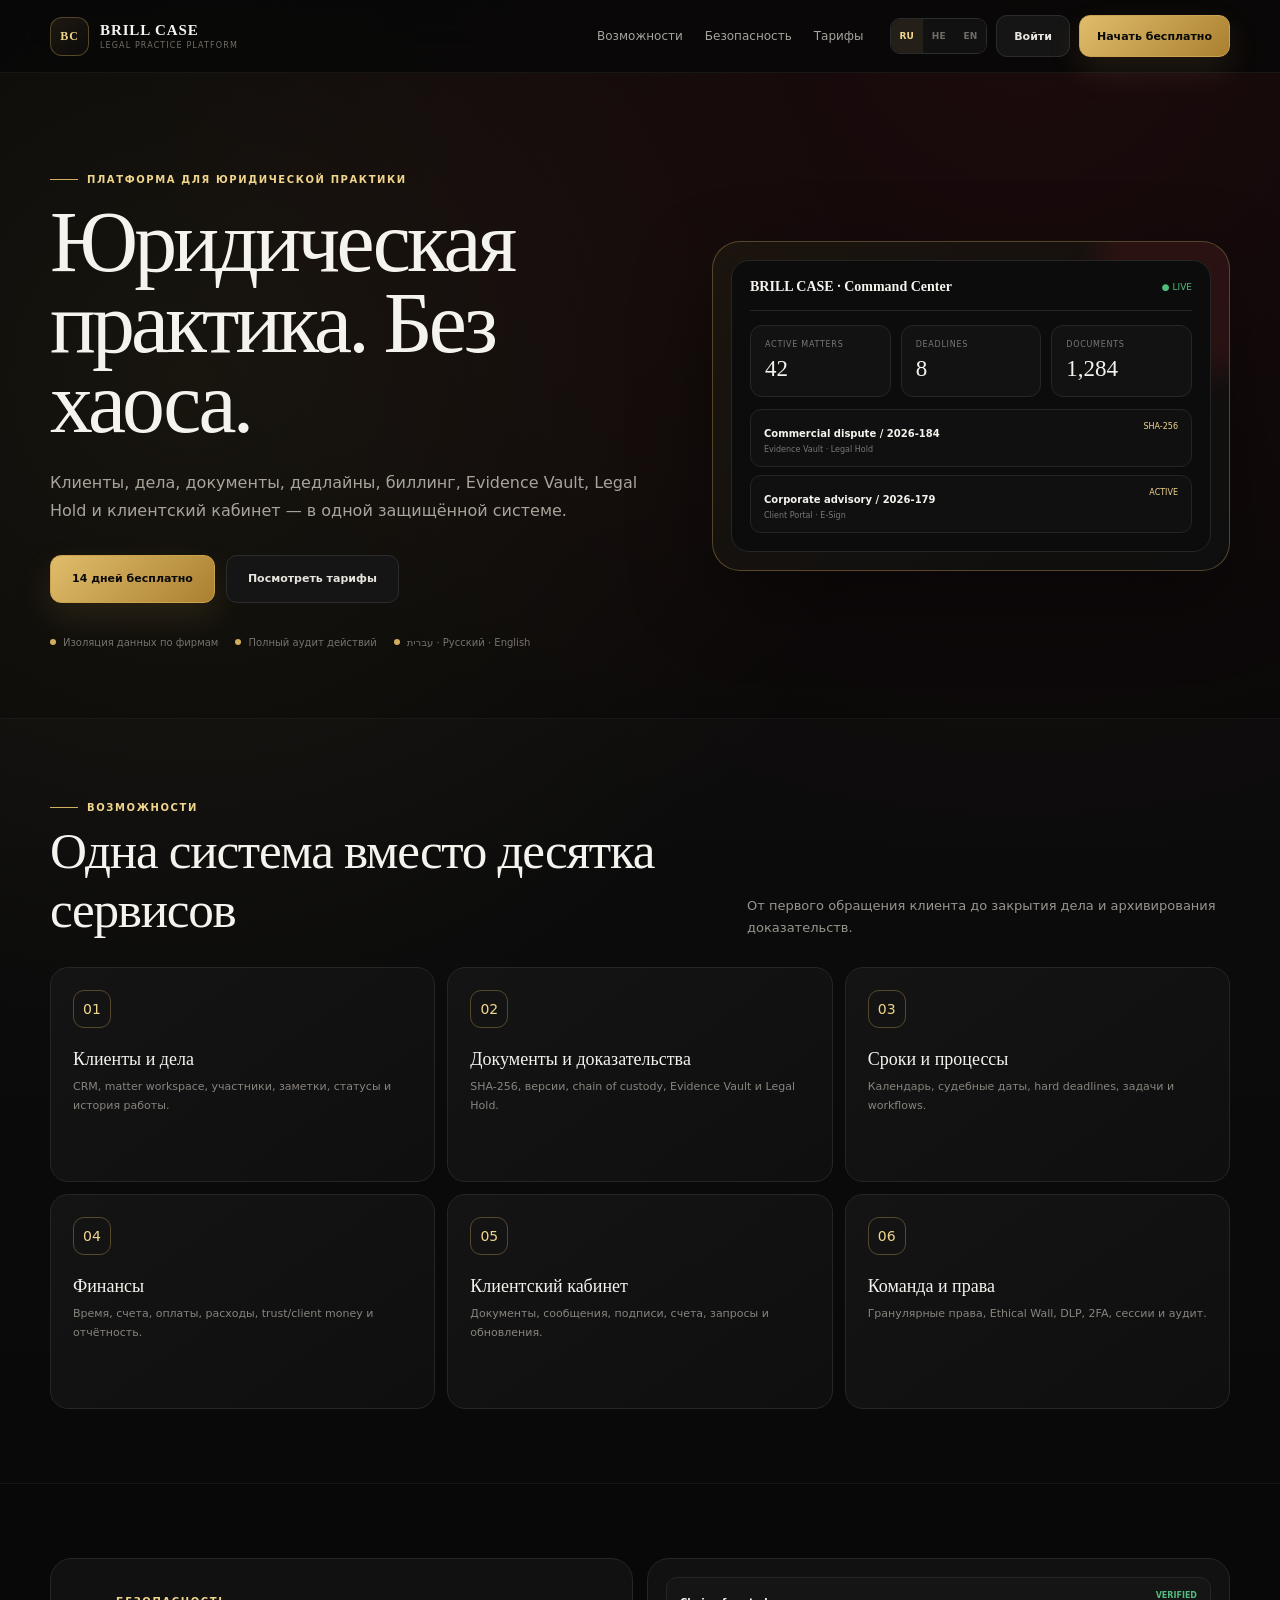
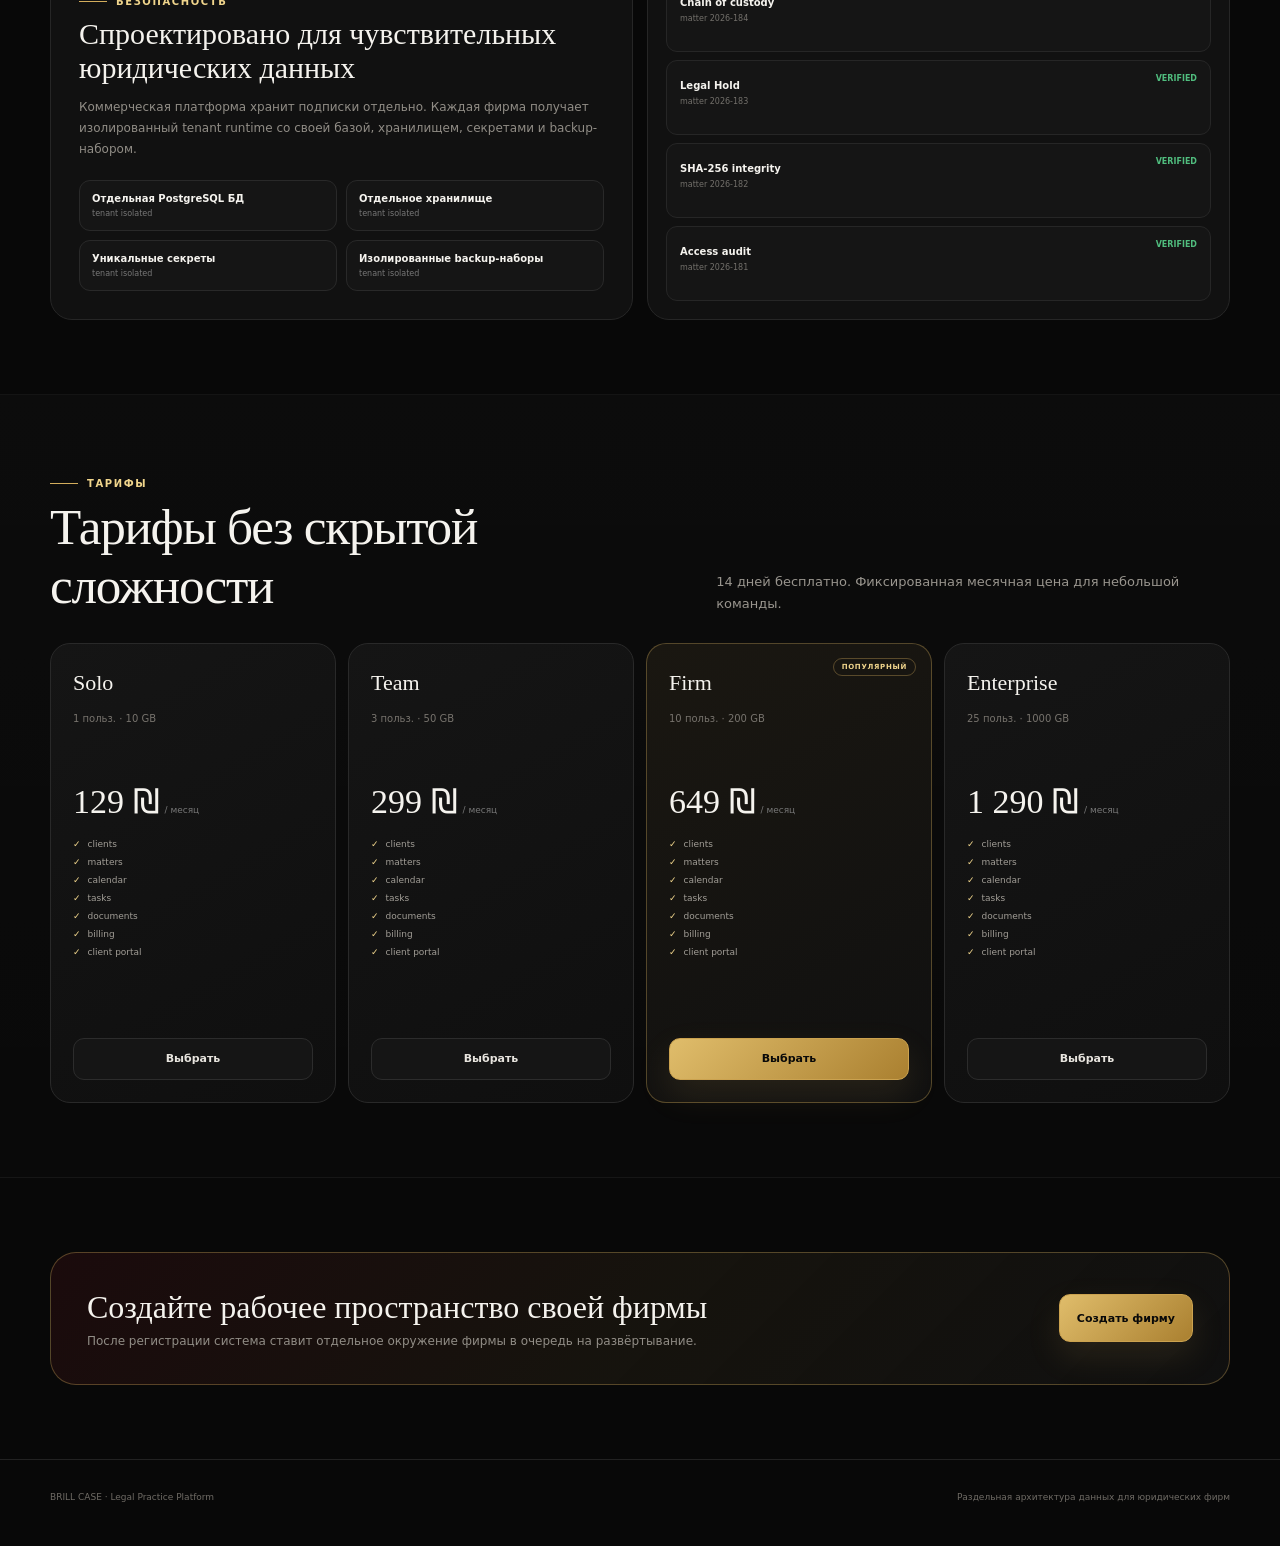
==== index.html @ d0a577e8 "feat: publish BRILL CASE interactive demo" ====
<!doctype html>
<html lang="ru">
<head>
  <meta charset="utf-8">
  <meta name="viewport" content="width=device-width,initial-scale=1,viewport-fit=cover">
  <meta name="theme-color" content="#090909">
  <meta name="description" content="BRILL CASE — secure legal practice management for modern law firms.">
  <title>BRILL CASE</title>
  <link rel="stylesheet" href="./styles.css">
  <script src="./demo-shim.js"></script>
  <script src="./app.js" defer></script>
</head>
<body>
  <div id="app">
    <div class="boot">
      <div class="brand-seal">BC</div>
      <strong>BRILL CASE</strong>
      <span>Legal Practice Platform</span>
    </div>
  </div>
</body>
</html>
---- styles.css ----
:root{
  --bg:#080808;
  --bg2:#101010;
  --panel:#141414;
  --panel2:#191919;
  --line:#2c2c2c;
  --line-gold:rgba(211,173,92,.34);
  --text:#f5f3ee;
  --muted:#99958e;
  --gold:#d3ad5c;
  --gold2:#f0d58c;
  --red:#b21f2d;
  --red2:#e14652;
  --green:#50bd7e;
  --shadow:0 28px 80px rgba(0,0,0,.38);
  --radius:22px;
}
*{box-sizing:border-box}
html{scroll-behavior:smooth}
body{margin:0;min-height:100vh;background:
  radial-gradient(circle at 80% 0,rgba(178,31,45,.12),transparent 27%),
  radial-gradient(circle at 15% 12%,rgba(211,173,92,.08),transparent 23%),
  var(--bg);color:var(--text);font-family:Inter,ui-sans-serif,system-ui,-apple-system,BlinkMacSystemFont,"Segoe UI",sans-serif}
body.rtl{direction:rtl}
button,input,select{font:inherit}
button,a{touch-action:manipulation}
a{color:inherit;text-decoration:none}
.boot{min-height:100vh;display:grid;place-items:center;align-content:center;gap:12px}
.brand-seal{width:64px;height:64px;border:1px solid var(--line-gold);border-radius:18px;display:grid;place-items:center;color:var(--gold2);font-family:Georgia,serif;font-size:20px;letter-spacing:.08em;background:linear-gradient(145deg,#1d1811,#0d0d0d)}
.boot strong{font-family:Georgia,serif;font-size:22px;letter-spacing:.08em}.boot span{color:var(--muted);font-size:12px}
.shell{min-height:100vh}.container{width:min(1180px,calc(100% - 36px));margin:0 auto}
.topbar{position:sticky;top:0;z-index:50;border-bottom:1px solid rgba(255,255,255,.06);background:rgba(8,8,8,.86);backdrop-filter:blur(18px)}
.topbar-in{height:72px;display:flex;align-items:center;gap:26px}
.brand{display:flex;align-items:center;gap:11px;min-width:max-content}
.brand-mark{width:39px;height:39px;border-radius:12px;border:1px solid var(--line-gold);display:grid;place-items:center;color:var(--gold2);font-family:Georgia,serif;font-size:12px;font-weight:700;letter-spacing:.08em;background:linear-gradient(145deg,#1e1810,#0b0b0b)}
.brand-copy strong{display:block;font-family:Georgia,serif;font-size:15px;letter-spacing:.06em}.brand-copy span{display:block;color:#746f67;font-size:8px;letter-spacing:.14em;text-transform:uppercase;margin-top:2px}
.nav{display:flex;gap:22px;margin-left:auto}.rtl .nav{margin-left:0;margin-right:auto}
.nav a{color:#a7a39d;font-size:12px}.nav a:hover{color:#fff}
.top-actions{display:flex;align-items:center;gap:9px}
.lang{display:flex;border:1px solid var(--line);border-radius:10px;overflow:hidden}.lang button{height:34px;padding:0 9px;border:0;background:#111;color:#716d66;cursor:pointer;font-size:9px;font-weight:900}.lang button.active{background:#242019;color:var(--gold2)}
.btn{height:42px;padding:0 17px;border-radius:11px;border:1px solid var(--line);background:#151515;color:#e7e4de;font-weight:800;font-size:11px;cursor:pointer;display:inline-flex;align-items:center;justify-content:center;gap:8px}
.btn:hover{border-color:#494949}.btn.primary{border-color:#cba24f;background:linear-gradient(135deg,#e0bd6b,#aa8030);color:#090909;box-shadow:0 14px 34px rgba(211,173,92,.12)}
.btn.red{border-color:#8f2731;background:linear-gradient(135deg,#b22230,#711922);color:#fff}
.hero{padding:92px 0 70px}.hero-grid{display:grid;grid-template-columns:1.08fr .92fr;gap:54px;align-items:center}
.kicker{display:inline-flex;align-items:center;gap:9px;color:var(--gold2);font-size:10px;font-weight:900;letter-spacing:.16em;text-transform:uppercase}.kicker:before{content:"";width:28px;height:1px;background:var(--gold)}
.hero h1{font-family:Georgia,serif;font-size:clamp(46px,6.7vw,86px);line-height:.94;letter-spacing:-.045em;margin:18px 0 24px;max-width:760px;font-weight:500}.hero h1 em{font-style:normal;color:var(--gold2)}
.hero p{max-width:690px;color:#a9a49b;font-size:16px;line-height:1.75;margin:0}.hero-actions{display:flex;gap:11px;margin-top:30px;flex-wrap:wrap}.hero-actions .btn{height:48px;padding:0 21px}
.trust-line{display:flex;flex-wrap:wrap;gap:17px;margin-top:34px;color:#77736d;font-size:10px}.trust-line span{display:flex;align-items:center;gap:7px}.trust-line i{width:6px;height:6px;border-radius:50%;background:var(--gold)}
.hero-card{position:relative;border:1px solid var(--line-gold);border-radius:28px;padding:18px;background:linear-gradient(145deg,rgba(30,24,16,.75),rgba(15,15,15,.96));box-shadow:var(--shadow);overflow:hidden}.hero-card:before{content:"";position:absolute;inset:-80px -80px auto auto;width:210px;height:210px;border-radius:50%;background:rgba(178,31,45,.14);filter:blur(15px)}
.mini-window{position:relative;background:#0c0c0c;border:1px solid #262626;border-radius:18px;padding:18px}.window-top{display:flex;justify-content:space-between;align-items:center;padding-bottom:15px;border-bottom:1px solid #242424}.window-top strong{font-family:Georgia,serif;font-size:14px}.live{color:var(--green);font-size:9px}.stats{display:grid;grid-template-columns:repeat(3,1fr);gap:10px;margin-top:14px}.stat{padding:14px;border:1px solid #262626;border-radius:12px;background:#121212}.stat span{display:block;color:#777;font-size:8px;text-transform:uppercase;letter-spacing:.09em}.stat b{display:block;font-family:Georgia,serif;font-size:23px;margin-top:7px;font-weight:500}
.case-list{display:grid;gap:8px;margin-top:12px}.case-row{display:grid;grid-template-columns:1fr auto;gap:12px;padding:12px 13px;border:1px solid #242424;border-radius:11px;background:#101010}.case-row strong{font-size:10px}.case-row span{display:block;color:#777;font-size:8px;margin-top:4px}.case-row small{color:var(--gold2);font-size:8px}
.section{padding:74px 0}.section.alt{background:linear-gradient(180deg,rgba(255,255,255,.015),rgba(255,255,255,.005));border-top:1px solid rgba(255,255,255,.045);border-bottom:1px solid rgba(255,255,255,.045)}
.section-head{display:flex;justify-content:space-between;gap:28px;align-items:flex-end;margin-bottom:28px}.section-head h2{font-family:Georgia,serif;font-size:clamp(30px,4vw,52px);font-weight:500;margin:8px 0 0;letter-spacing:-.025em}.section-head p{max-width:520px;color:var(--muted);font-size:13px;line-height:1.7;margin:0}
.feature-grid{display:grid;grid-template-columns:repeat(3,1fr);gap:12px}.feature{min-height:215px;padding:22px;border:1px solid #262626;border-radius:18px;background:linear-gradient(145deg,#141414,#0f0f0f)}.feature .icon{width:38px;height:38px;border:1px solid var(--line-gold);border-radius:11px;display:grid;place-items:center;color:var(--gold2);font-size:14px}.feature h3{font-family:Georgia,serif;font-size:18px;font-weight:500;margin:21px 0 8px}.feature p{color:#88847e;font-size:11px;line-height:1.7;margin:0}
.security-panel{display:grid;grid-template-columns:1fr 1fr;gap:14px}.security-main,.security-side{border:1px solid #262626;border-radius:22px;background:#111}.security-main{padding:28px}.security-main h3{font-family:Georgia,serif;font-size:30px;font-weight:500;margin:10px 0 12px}.security-main p{color:#918d86;line-height:1.75;font-size:12px}.security-points{display:grid;grid-template-columns:1fr 1fr;gap:9px;margin-top:20px}.security-point{padding:12px;border:1px solid #292929;border-radius:11px;background:#151515}.security-point strong{display:block;font-size:10px}.security-point span{display:block;color:#777;font-size:8px;margin-top:5px}
.security-side{padding:18px;display:grid;gap:8px}.audit-row{padding:13px;border:1px solid #262626;border-radius:11px;background:#151515;display:flex;justify-content:space-between;gap:10px}.audit-row strong{font-size:10px}.audit-row span{display:block;color:#73706b;font-size:8px;margin-top:4px}.audit-row b{color:var(--green);font-size:8px}
.pricing-grid{display:grid;grid-template-columns:repeat(4,1fr);gap:12px}.price-card{position:relative;padding:22px;border:1px solid #292929;border-radius:20px;background:linear-gradient(150deg,#151515,#0f0f0f);display:flex;flex-direction:column;min-height:460px}.price-card.featured{border-color:var(--line-gold);background:linear-gradient(150deg,#1a1711,#101010)}.price-badge{position:absolute;right:15px;top:14px;border:1px solid rgba(211,173,92,.35);border-radius:999px;padding:4px 8px;color:var(--gold2);font-size:7px;font-weight:900;text-transform:uppercase;letter-spacing:.1em}.rtl .price-badge{right:auto;left:15px}
.price-card h3{font-family:Georgia,serif;font-size:22px;font-weight:500;margin:4px 0 5px}.price-card>p{color:#77736d;font-size:10px;line-height:1.6;min-height:48px}.price{display:flex;align-items:flex-end;gap:5px;margin:12px 0 18px}.price strong{font-family:Georgia,serif;font-size:34px;font-weight:500}.price span{color:#777;font-size:9px;margin-bottom:6px}.features{display:grid;gap:8px;margin-bottom:20px}.features span{font-size:9px;color:#a19d96;display:flex;gap:7px;align-items:flex-start}.features span:before{content:"✓";color:var(--gold2);font-weight:900}.price-card .btn{margin-top:auto}
.trial-note{text-align:center;margin-top:18px;color:#777;font-size:10px}
.cta{padding:36px;border:1px solid var(--line-gold);border-radius:26px;background:linear-gradient(135deg,rgba(178,31,45,.11),rgba(211,173,92,.07),#101010);display:flex;justify-content:space-between;align-items:center;gap:24px}.cta h2{font-family:Georgia,serif;font-size:32px;font-weight:500;margin:0 0 8px}.cta p{color:#918d86;margin:0;font-size:12px}.cta .btn{height:48px}
.footer{padding:32px 0 44px;border-top:1px solid #222;color:#6f6b65;font-size:9px}.footer-in{display:flex;justify-content:space-between;gap:20px;align-items:center}
.modal-backdrop{position:fixed;inset:0;z-index:100;background:rgba(0,0,0,.74);backdrop-filter:blur(8px);display:grid;place-items:center;padding:18px}.modal{width:min(520px,100%);max-height:calc(100vh - 36px);overflow:auto;border:1px solid #333;border-radius:22px;background:#111;box-shadow:0 30px 100px rgba(0,0,0,.55)}.modal-head{padding:22px 22px 14px;display:flex;justify-content:space-between;gap:15px}.modal-head h2{font-family:Georgia,serif;font-size:25px;font-weight:500;margin:0}.modal-head p{color:#7f7b75;font-size:10px;margin:7px 0 0}.close{width:34px;height:34px;border:1px solid #303030;border-radius:10px;background:#151515;color:#aaa;cursor:pointer}.modal-body{padding:0 22px 22px}.form-grid{display:grid;grid-template-columns:1fr 1fr;gap:11px}.field{display:grid;gap:6px}.field.full{grid-column:1/-1}.field span{color:#8d8982;font-size:8px;font-weight:900;letter-spacing:.08em;text-transform:uppercase}.field input,.field select{height:44px;border:1px solid #303030;border-radius:10px;background:#0b0b0b;color:#eee;padding:0 12px;outline:0}.field input:focus,.field select:focus{border-color:#80692f}.form-error{min-height:18px;color:#f06a73;font-size:9px;margin-top:10px}.modal-foot{display:flex;gap:9px;justify-content:flex-end;margin-top:10px}
.dashboard{min-height:100vh}.dash-top{height:74px;border-bottom:1px solid #222;display:flex;align-items:center}.dash-top-in{display:flex;align-items:center;gap:14px}.dash-spacer{flex:1}.account-chip{padding:8px 11px;border:1px solid #2d2d2d;border-radius:10px;background:#111}.account-chip strong{display:block;font-size:9px}.account-chip span{display:block;color:#777;font-size:7px;margin-top:2px}
.dashboard-main{padding:36px 0 70px}.dash-head{display:flex;justify-content:space-between;gap:20px;align-items:flex-end;margin-bottom:22px}.dash-head h1{font-family:Georgia,serif;font-size:38px;font-weight:500;margin:0}.dash-head p{color:#888;margin:7px 0 0;font-size:11px}
.metric-grid{display:grid;grid-template-columns:repeat(4,1fr);gap:11px;margin-bottom:18px}.metric{padding:18px;border:1px solid #292929;border-radius:16px;background:#121212}.metric span{display:block;color:#74716b;font-size:8px;text-transform:uppercase;letter-spacing:.08em}.metric strong{display:block;font-family:Georgia,serif;font-size:25px;font-weight:500;margin-top:8px}
.firm-card{padding:20px;border:1px solid #292929;border-radius:18px;background:#111;margin-bottom:12px}.firm-top{display:flex;align-items:flex-start;justify-content:space-between;gap:15px}.firm-top h3{font-family:Georgia,serif;font-size:21px;font-weight:500;margin:0}.firm-top p{color:#777;font-size:9px;margin:5px 0 0}.pills{display:flex;gap:6px;flex-wrap:wrap}.pill{display:inline-flex;align-items:center;height:25px;padding:0 9px;border:1px solid #333;border-radius:999px;color:#aaa;font-size:8px}.pill.gold{border-color:rgba(211,173,92,.35);color:var(--gold2);background:rgba(211,173,92,.07)}.pill.green{border-color:rgba(80,189,126,.35);color:#83dca7;background:rgba(80,189,126,.06)}.pill.red{border-color:rgba(225,70,82,.35);color:#ef8088;background:rgba(178,31,45,.07)}
.firm-data{display:grid;grid-template-columns:repeat(4,1fr);gap:9px;margin-top:16px}.firm-data>div{padding:12px;border:1px solid #252525;border-radius:11px;background:#151515}.firm-data span{display:block;color:#73706a;font-size:7px;text-transform:uppercase}.firm-data strong{display:block;font-size:10px;margin-top:6px}.firm-actions{display:flex;gap:8px;flex-wrap:wrap;margin-top:15px}
.admin-table{overflow:auto;border:1px solid #292929;border-radius:16px;background:#111}.admin-table table{width:100%;border-collapse:collapse;min-width:920px}.admin-table th,.admin-table td{padding:12px 13px;border-bottom:1px solid #242424;text-align:left;font-size:9px}.rtl .admin-table th,.rtl .admin-table td{text-align:right}.admin-table th{color:#777;text-transform:uppercase;letter-spacing:.07em;font-size:7px}.admin-table tr:last-child td{border-bottom:0}.admin-table strong{font-size:10px}
.empty{padding:36px;border:1px dashed #333;border-radius:16px;text-align:center;color:#777}
.toast{position:fixed;z-index:200;right:20px;bottom:20px;max-width:340px;padding:13px 15px;border:1px solid #353535;border-radius:12px;background:#171717;color:#eee;font-size:10px;box-shadow:var(--shadow)}.rtl .toast{right:auto;left:20px}
@media(max-width:980px){.nav{display:none}.hero-grid,.security-panel{grid-template-columns:1fr}.hero-card{max-width:650px}.feature-grid{grid-template-columns:1fr 1fr}.pricing-grid{grid-template-columns:1fr 1fr}.metric-grid{grid-template-columns:1fr 1fr}.firm-data{grid-template-columns:1fr 1fr}}
@media(max-width:640px){.container{width:min(100% - 22px,1180px)}.topbar-in{height:66px}.brand-copy span{display:none}.top-actions>.btn:not(.primary){display:none}.hero{padding:58px 0 46px}.hero h1{font-size:46px}.hero p{font-size:13px}.section{padding:52px 0}.section-head{display:block}.section-head p{margin-top:12px}.feature-grid,.pricing-grid,.metric-grid,.security-points{grid-template-columns:1fr}.stats{grid-template-columns:1fr 1fr}.stats .stat:last-child{grid-column:1/-1}.cta{display:block;padding:25px}.cta .btn{margin-top:18px}.footer-in{display:block}.footer-in>div:last-child{margin-top:10px}.form-grid{grid-template-columns:1fr}.field.full{grid-column:auto}.dash-head,.firm-top{display:block}.pills{margin-top:11px}.firm-data{grid-template-columns:1fr 1fr}.top-actions{gap:5px}.lang button{padding:0 7px}.dashboard-main{padding-top:24px}.dash-head h1{font-size:30px}}
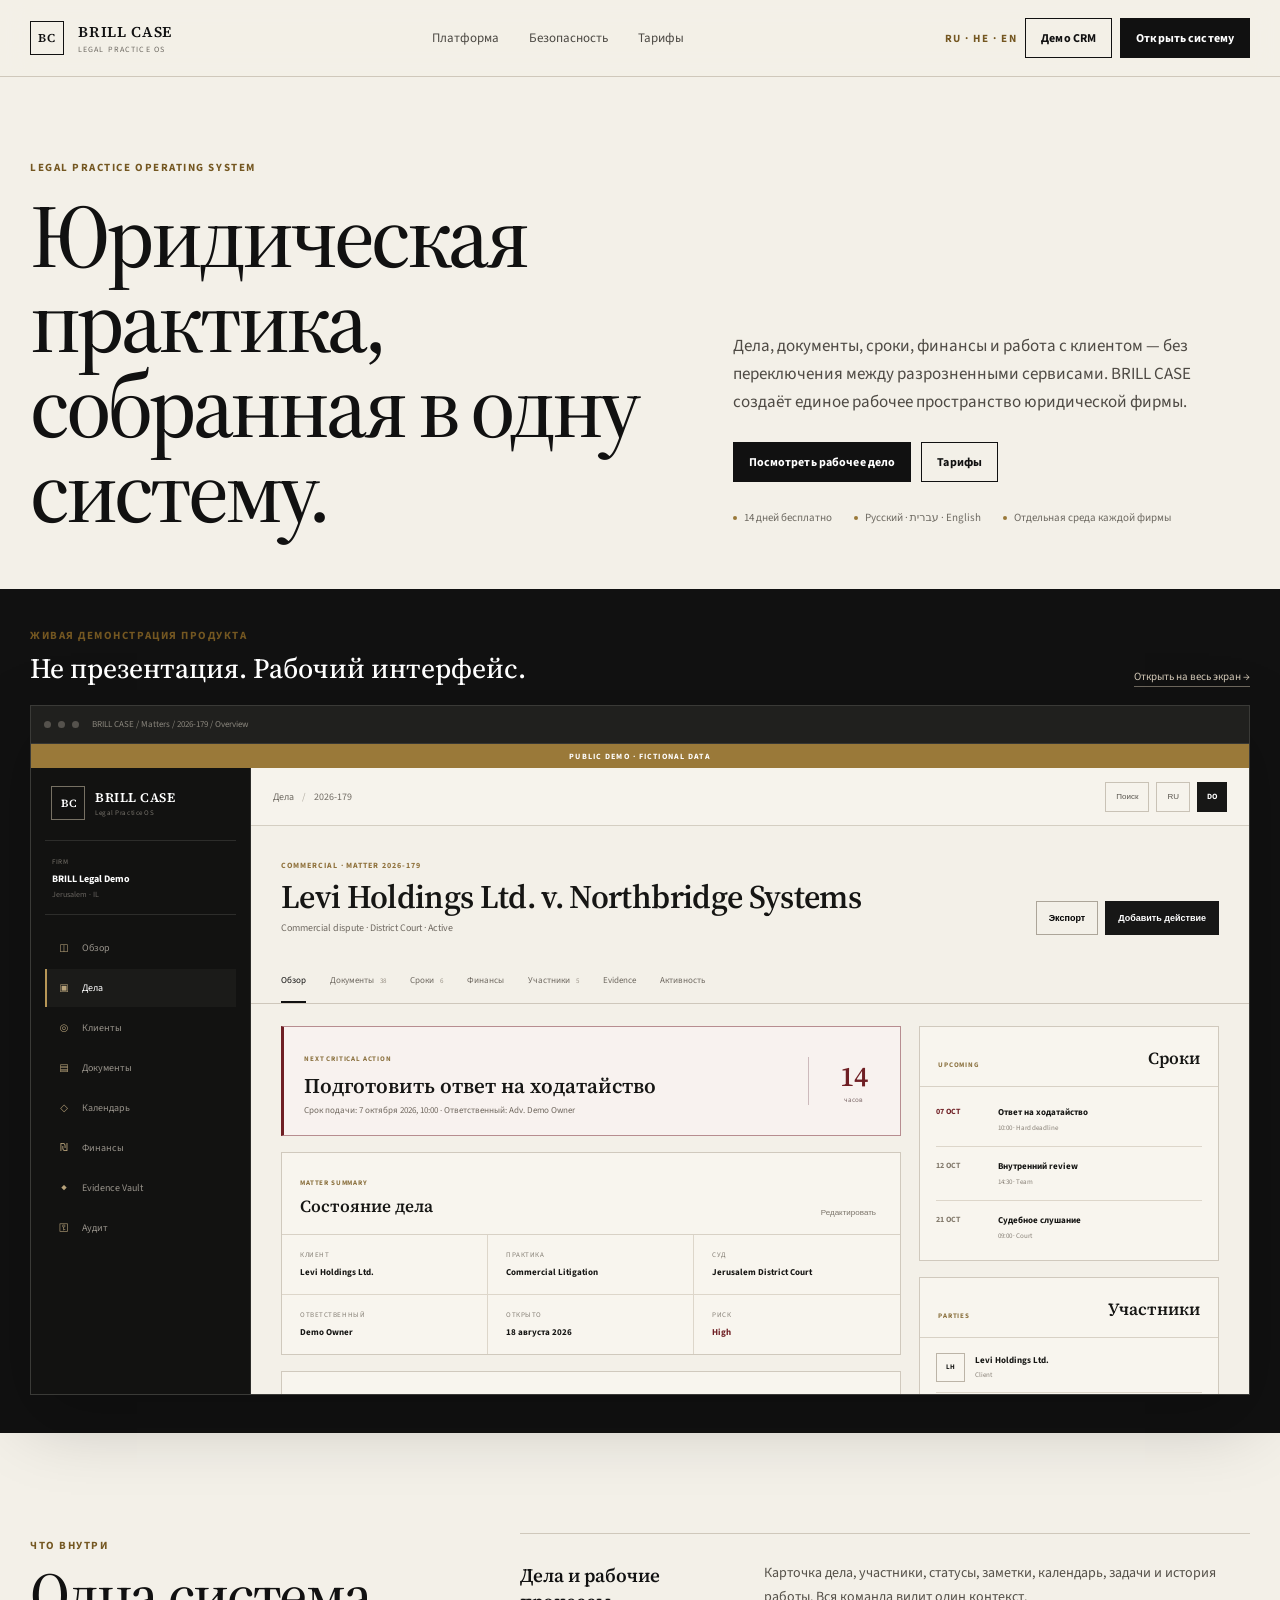
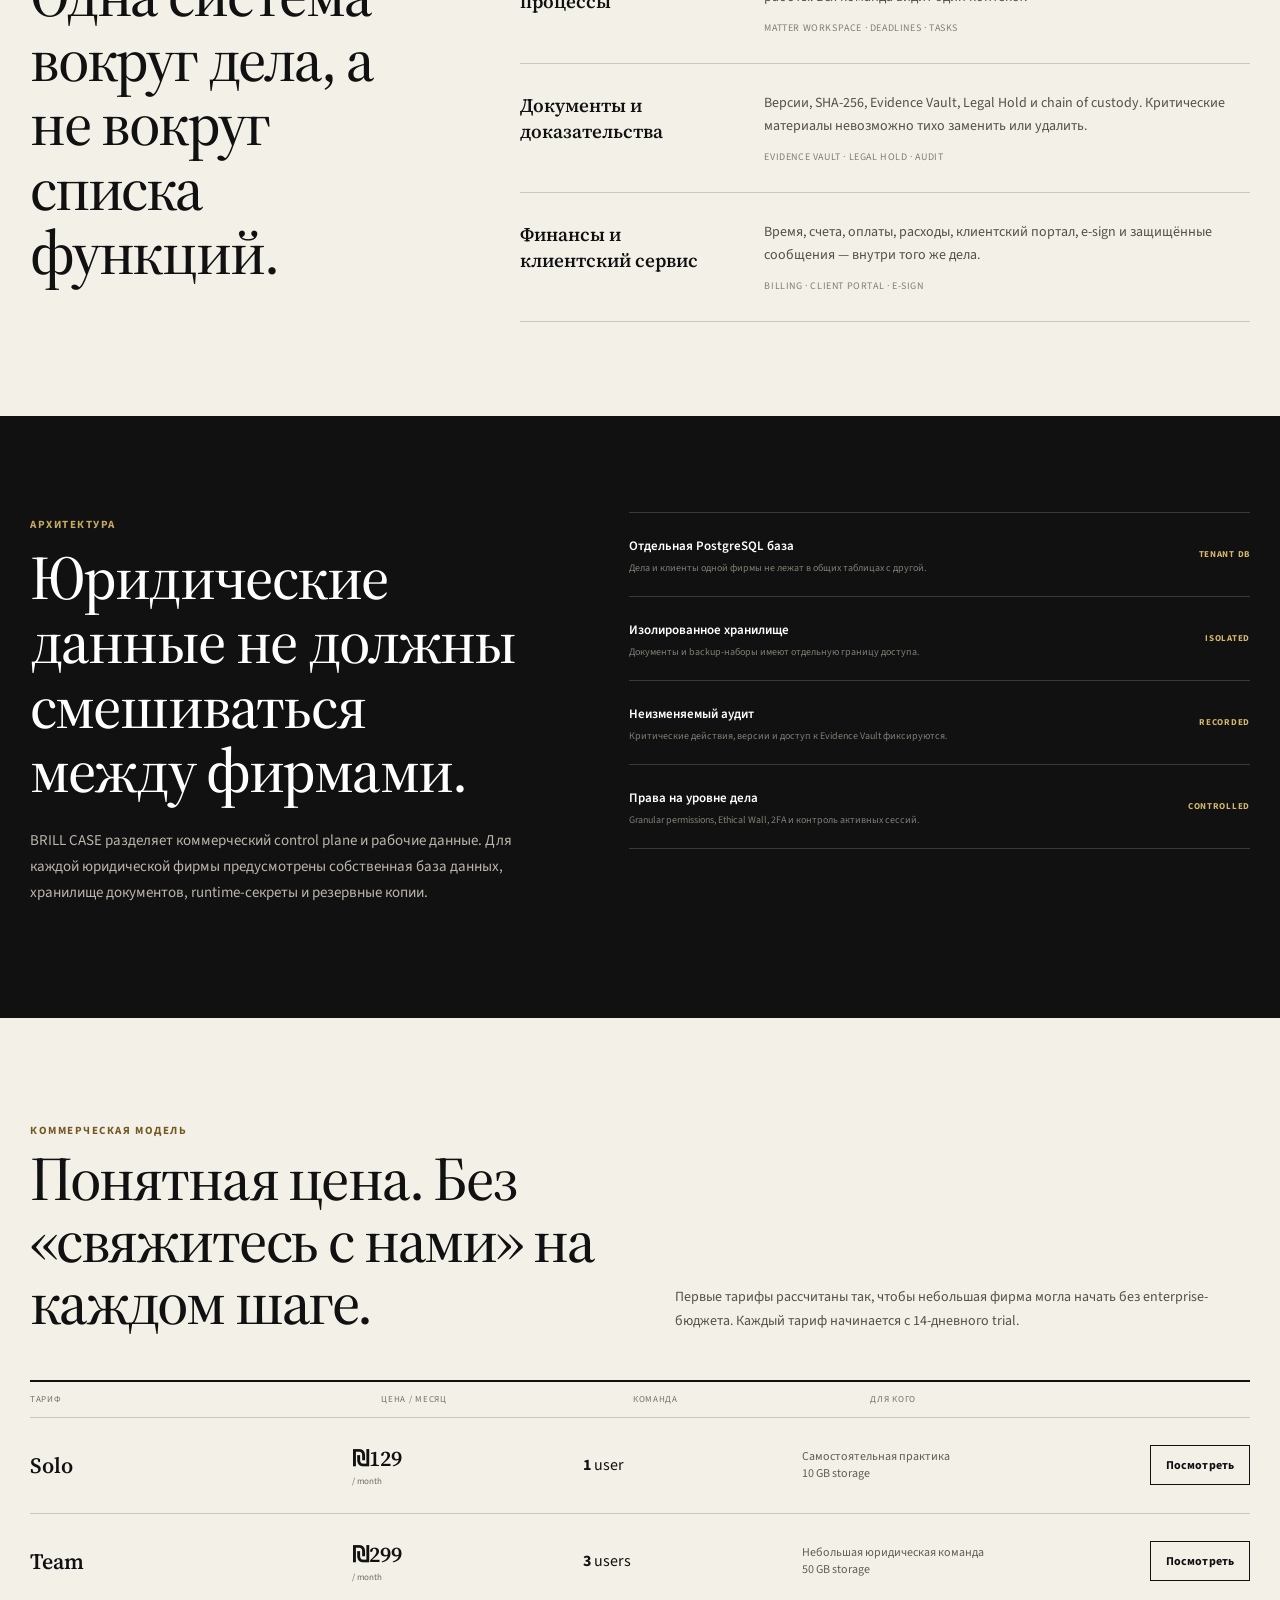
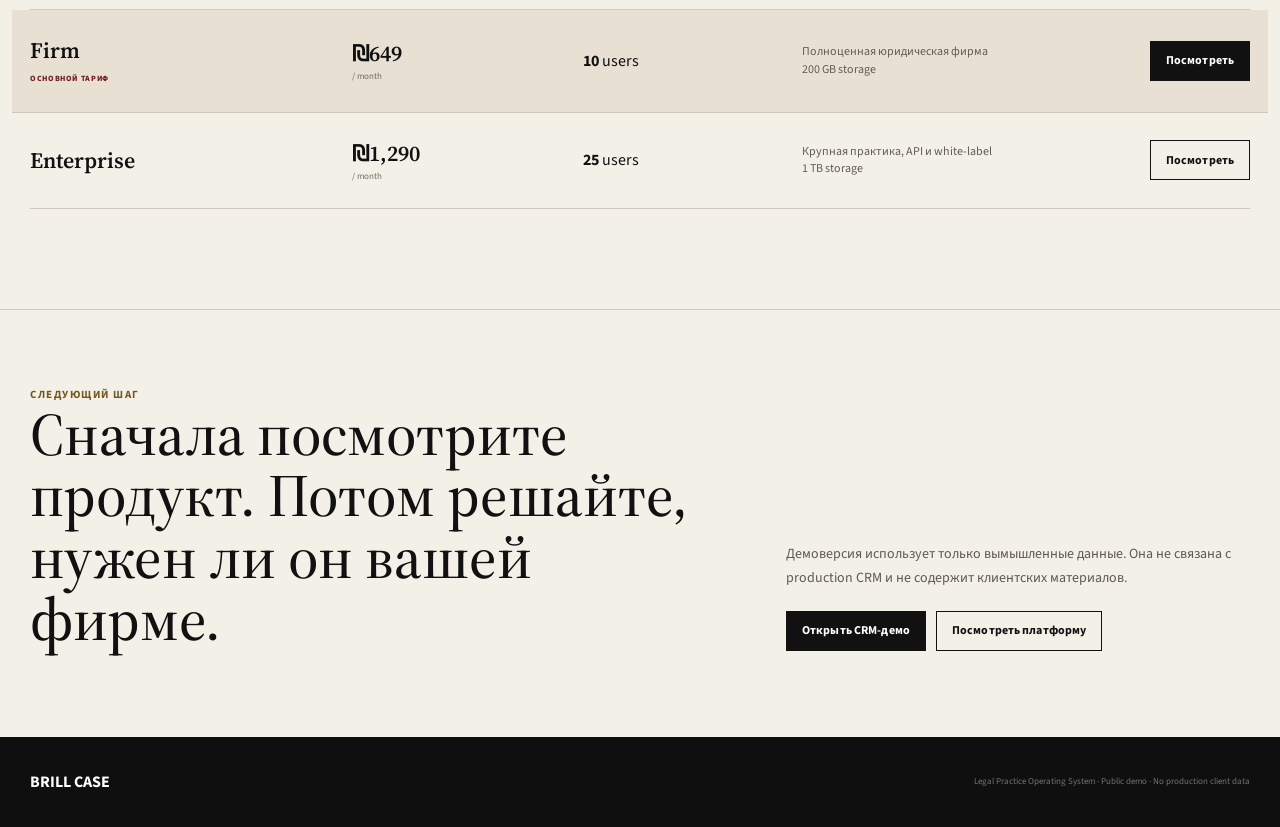
==== commit 87eed163: "redesign: replace AI-style demo with editorial legal product UI" ====
--- a/index.html
+++ b/index.html
@@ -3,20 +3,91 @@
 <head>
   <meta charset="utf-8">
   <meta name="viewport" content="width=device-width,initial-scale=1,viewport-fit=cover">
-  <meta name="theme-color" content="#090909">
-  <meta name="description" content="BRILL CASE — secure legal practice management for modern law firms.">
-  <title>BRILL CASE</title>
+  <meta name="theme-color" content="#111111">
+  <meta name="description" content="BRILL CASE — операционная система юридической фирмы.">
+  <title>BRILL CASE — Legal Practice Operating System</title>
+  <link rel="preconnect" href="https://fonts.googleapis.com">
+  <link rel="preconnect" href="https://fonts.gstatic.com" crossorigin>
+  <link href="https://fonts.googleapis.com/css2?family=Source+Sans+3:wght@400;500;600;700&family=Source+Serif+4:opsz,wght@8..60,500;8..60,600&display=swap" rel="stylesheet">
   <link rel="stylesheet" href="./styles.css">
-  <script src="./demo-shim.js"></script>
-  <script src="./app.js" defer></script>
 </head>
 <body>
-  <div id="app">
-    <div class="boot">
-      <div class="brand-seal">BC</div>
-      <strong>BRILL CASE</strong>
-      <span>Legal Practice Platform</span>
+<header class="site-header">
+  <div class="wrap header-row">
+    <a class="wordmark" href="./"><span class="mark">BC</span><span><strong>BRILL CASE</strong><small>Legal Practice OS</small></span></a>
+    <nav class="primary-nav"><a href="#platform">Платформа</a><a href="#security">Безопасность</a><a href="#pricing">Тарифы</a></nav>
+    <div class="header-actions"><span class="eyebrow">RU · HE · EN</span><a class="button" href="./crm-preview.html">Демо CRM</a><a class="button dark" href="./crm-preview.html">Открыть систему</a></div>
+  </div>
+</header>
+
+<main>
+  <section class="hero">
+    <div class="wrap">
+      <div class="hero-copy">
+        <div><span class="eyebrow">Legal Practice Operating System</span><h1>Юридическая практика, собранная в одну систему.</h1></div>
+        <div class="hero-note">
+          <p>Дела, документы, сроки, финансы и работа с клиентом — без переключения между разрозненными сервисами. BRILL CASE создаёт единое рабочее пространство юридической фирмы.</p>
+          <div class="hero-actions"><a class="button dark" href="./crm-preview.html">Посмотреть рабочее дело</a><a class="button" href="#pricing">Тарифы</a></div>
+          <div class="hero-proof"><span><i></i>14 дней бесплатно</span><span><i></i>Русский · עברית · English</span><span><i></i>Отдельная среда каждой фирмы</span></div>
+        </div>
+      </div>
     </div>
-  </div>
+  </section>
+
+  <section class="product-stage">
+    <div class="wrap">
+      <div class="stage-head"><div><span class="eyebrow">Живая демонстрация продукта</span><h2>Не презентация. Рабочий интерфейс.</h2></div><a href="./crm-preview.html">Открыть на весь экран →</a></div>
+      <div class="product-browser">
+        <div class="browser-bar"><i></i><i></i><i></i><span>BRILL CASE / Matters / 2026-179 / Overview</span></div>
+        <iframe src="./crm-preview.html" title="BRILL CASE CRM demo"></iframe>
+      </div>
+    </div>
+  </section>
+
+  <section class="statement" id="platform">
+    <div class="wrap statement-grid">
+      <div><span class="eyebrow">Что внутри</span><h2>Одна система вокруг дела, а не вокруг списка функций.</h2></div>
+      <div class="statement-copy">
+        <div class="cap-row"><h3>Дела и рабочие процессы</h3><div><p>Карточка дела, участники, статусы, заметки, календарь, задачи и история работы. Вся команда видит один контекст.</p><div class="cap-meta">Matter workspace · Deadlines · Tasks</div></div></div>
+        <div class="cap-row"><h3>Документы и доказательства</h3><div><p>Версии, SHA-256, Evidence Vault, Legal Hold и chain of custody. Критические материалы невозможно тихо заменить или удалить.</p><div class="cap-meta">Evidence Vault · Legal Hold · Audit</div></div></div>
+        <div class="cap-row"><h3>Финансы и клиентский сервис</h3><div><p>Время, счета, оплаты, расходы, клиентский портал, e-sign и защищённые сообщения — внутри того же дела.</p><div class="cap-meta">Billing · Client Portal · E-Sign</div></div></div>
+      </div>
+    </div>
+  </section>
+
+  <section class="security" id="security">
+    <div class="wrap security-grid">
+      <div><span class="eyebrow">Архитектура</span><h2>Юридические данные не должны смешиваться между фирмами.</h2><p>BRILL CASE разделяет коммерческий control plane и рабочие данные. Для каждой юридической фирмы предусмотрены собственная база данных, хранилище документов, runtime-секреты и резервные копии.</p></div>
+      <div class="ledger">
+        <div class="ledger-row"><div><strong>Отдельная PostgreSQL база</strong><span>Дела и клиенты одной фирмы не лежат в общих таблицах с другой.</span></div><b>Tenant DB</b></div>
+        <div class="ledger-row"><div><strong>Изолированное хранилище</strong><span>Документы и backup-наборы имеют отдельную границу доступа.</span></div><b>Isolated</b></div>
+        <div class="ledger-row"><div><strong>Неизменяемый аудит</strong><span>Критические действия, версии и доступ к Evidence Vault фиксируются.</span></div><b>Recorded</b></div>
+        <div class="ledger-row"><div><strong>Права на уровне дела</strong><span>Granular permissions, Ethical Wall, 2FA и контроль активных сессий.</span></div><b>Controlled</b></div>
+      </div>
+    </div>
+  </section>
+
+  <section class="pricing" id="pricing">
+    <div class="wrap">
+      <div class="pricing-head"><div><span class="eyebrow">Коммерческая модель</span><h2>Понятная цена. Без «свяжитесь с нами» на каждом шаге.</h2></div><p>Первые тарифы рассчитаны так, чтобы небольшая фирма могла начать без enterprise-бюджета. Каждый тариф начинается с 14-дневного trial.</p></div>
+      <div class="plan-table">
+        <div class="plan-row head"><span>Тариф</span><span>Цена / месяц</span><span>Команда</span><span>Для кого</span><span></span></div>
+        <div class="plan-row"><div><h3>Solo</h3></div><div class="price"><strong>₪129</strong><span>/ month</span></div><div><strong>1</strong> user</div><p>Самостоятельная практика<br>10 GB storage</p><a class="button" href="./crm-preview.html">Посмотреть</a></div>
+        <div class="plan-row"><div><h3>Team</h3></div><div class="price"><strong>₪299</strong><span>/ month</span></div><div><strong>3</strong> users</div><p>Небольшая юридическая команда<br>50 GB storage</p><a class="button" href="./crm-preview.html">Посмотреть</a></div>
+        <div class="plan-row featured"><div><h3>Firm</h3><span class="plan-tag">Основной тариф</span></div><div class="price"><strong>₪649</strong><span>/ month</span></div><div><strong>10</strong> users</div><p>Полноценная юридическая фирма<br>200 GB storage</p><a class="button dark" href="./crm-preview.html">Посмотреть</a></div>
+        <div class="plan-row"><div><h3>Enterprise</h3></div><div class="price"><strong>₪1,290</strong><span>/ month</span></div><div><strong>25</strong> users</div><p>Крупная практика, API и white-label<br>1 TB storage</p><a class="button" href="./crm-preview.html">Посмотреть</a></div>
+      </div>
+    </div>
+  </section>
+
+  <section class="closing">
+    <div class="wrap closing-grid">
+      <div><span class="eyebrow">Следующий шаг</span><h2>Сначала посмотрите продукт. Потом решайте, нужен ли он вашей фирме.</h2></div>
+      <div class="closing-copy"><p>Демоверсия использует только вымышленные данные. Она не связана с production CRM и не содержит клиентских материалов.</p><div class="hero-actions"><a class="button dark" href="./crm-preview.html">Открыть CRM-демо</a><a class="button" href="#platform">Посмотреть платформу</a></div></div>
+    </div>
+  </section>
+</main>
+
+<footer class="footer"><div class="wrap footer-row"><strong>BRILL CASE</strong><small>Legal Practice Operating System · Public demo · No production client data</small></div></footer>
 </body>
-</html>
+</html>
--- a/styles.css
+++ b/styles.css
@@ -1,72 +1,147 @@
 :root{
-  --bg:#080808;
-  --bg2:#101010;
-  --panel:#141414;
-  --panel2:#191919;
-  --line:#2c2c2c;
-  --line-gold:rgba(211,173,92,.34);
-  --text:#f5f3ee;
-  --muted:#99958e;
-  --gold:#d3ad5c;
-  --gold2:#f0d58c;
-  --red:#b21f2d;
-  --red2:#e14652;
-  --green:#50bd7e;
-  --shadow:0 28px 80px rgba(0,0,0,.38);
-  --radius:22px;
+  --ink:#111111;
+  --ink-2:#1b1b1a;
+  --paper:#f3f0e8;
+  --paper-2:#ebe6dc;
+  --paper-3:#ddd6c8;
+  --muted:#6e6a62;
+  --line:#cfc8bb;
+  --line-dark:#343432;
+  --gold:#9a7939;
+  --gold-dark:#745721;
+  --oxblood:#6f1f24;
+  --green:#2f6d4c;
 }
 *{box-sizing:border-box}
 html{scroll-behavior:smooth}
-body{margin:0;min-height:100vh;background:
-  radial-gradient(circle at 80% 0,rgba(178,31,45,.12),transparent 27%),
-  radial-gradient(circle at 15% 12%,rgba(211,173,92,.08),transparent 23%),
-  var(--bg);color:var(--text);font-family:Inter,ui-sans-serif,system-ui,-apple-system,BlinkMacSystemFont,"Segoe UI",sans-serif}
+body{margin:0;background:var(--paper);color:var(--ink);font-family:"Source Sans 3",system-ui,sans-serif;-webkit-font-smoothing:antialiased}
 body.rtl{direction:rtl}
 button,input,select{font:inherit}
-button,a{touch-action:manipulation}
+button{cursor:pointer}
 a{color:inherit;text-decoration:none}
-.boot{min-height:100vh;display:grid;place-items:center;align-content:center;gap:12px}
-.brand-seal{width:64px;height:64px;border:1px solid var(--line-gold);border-radius:18px;display:grid;place-items:center;color:var(--gold2);font-family:Georgia,serif;font-size:20px;letter-spacing:.08em;background:linear-gradient(145deg,#1d1811,#0d0d0d)}
-.boot strong{font-family:Georgia,serif;font-size:22px;letter-spacing:.08em}.boot span{color:var(--muted);font-size:12px}
-.shell{min-height:100vh}.container{width:min(1180px,calc(100% - 36px));margin:0 auto}
-.topbar{position:sticky;top:0;z-index:50;border-bottom:1px solid rgba(255,255,255,.06);background:rgba(8,8,8,.86);backdrop-filter:blur(18px)}
-.topbar-in{height:72px;display:flex;align-items:center;gap:26px}
-.brand{display:flex;align-items:center;gap:11px;min-width:max-content}
-.brand-mark{width:39px;height:39px;border-radius:12px;border:1px solid var(--line-gold);display:grid;place-items:center;color:var(--gold2);font-family:Georgia,serif;font-size:12px;font-weight:700;letter-spacing:.08em;background:linear-gradient(145deg,#1e1810,#0b0b0b)}
-.brand-copy strong{display:block;font-family:Georgia,serif;font-size:15px;letter-spacing:.06em}.brand-copy span{display:block;color:#746f67;font-size:8px;letter-spacing:.14em;text-transform:uppercase;margin-top:2px}
-.nav{display:flex;gap:22px;margin-left:auto}.rtl .nav{margin-left:0;margin-right:auto}
-.nav a{color:#a7a39d;font-size:12px}.nav a:hover{color:#fff}
-.top-actions{display:flex;align-items:center;gap:9px}
-.lang{display:flex;border:1px solid var(--line);border-radius:10px;overflow:hidden}.lang button{height:34px;padding:0 9px;border:0;background:#111;color:#716d66;cursor:pointer;font-size:9px;font-weight:900}.lang button.active{background:#242019;color:var(--gold2)}
-.btn{height:42px;padding:0 17px;border-radius:11px;border:1px solid var(--line);background:#151515;color:#e7e4de;font-weight:800;font-size:11px;cursor:pointer;display:inline-flex;align-items:center;justify-content:center;gap:8px}
-.btn:hover{border-color:#494949}.btn.primary{border-color:#cba24f;background:linear-gradient(135deg,#e0bd6b,#aa8030);color:#090909;box-shadow:0 14px 34px rgba(211,173,92,.12)}
-.btn.red{border-color:#8f2731;background:linear-gradient(135deg,#b22230,#711922);color:#fff}
-.hero{padding:92px 0 70px}.hero-grid{display:grid;grid-template-columns:1.08fr .92fr;gap:54px;align-items:center}
-.kicker{display:inline-flex;align-items:center;gap:9px;color:var(--gold2);font-size:10px;font-weight:900;letter-spacing:.16em;text-transform:uppercase}.kicker:before{content:"";width:28px;height:1px;background:var(--gold)}
-.hero h1{font-family:Georgia,serif;font-size:clamp(46px,6.7vw,86px);line-height:.94;letter-spacing:-.045em;margin:18px 0 24px;max-width:760px;font-weight:500}.hero h1 em{font-style:normal;color:var(--gold2)}
-.hero p{max-width:690px;color:#a9a49b;font-size:16px;line-height:1.75;margin:0}.hero-actions{display:flex;gap:11px;margin-top:30px;flex-wrap:wrap}.hero-actions .btn{height:48px;padding:0 21px}
-.trust-line{display:flex;flex-wrap:wrap;gap:17px;margin-top:34px;color:#77736d;font-size:10px}.trust-line span{display:flex;align-items:center;gap:7px}.trust-line i{width:6px;height:6px;border-radius:50%;background:var(--gold)}
-.hero-card{position:relative;border:1px solid var(--line-gold);border-radius:28px;padding:18px;background:linear-gradient(145deg,rgba(30,24,16,.75),rgba(15,15,15,.96));box-shadow:var(--shadow);overflow:hidden}.hero-card:before{content:"";position:absolute;inset:-80px -80px auto auto;width:210px;height:210px;border-radius:50%;background:rgba(178,31,45,.14);filter:blur(15px)}
-.mini-window{position:relative;background:#0c0c0c;border:1px solid #262626;border-radius:18px;padding:18px}.window-top{display:flex;justify-content:space-between;align-items:center;padding-bottom:15px;border-bottom:1px solid #242424}.window-top strong{font-family:Georgia,serif;font-size:14px}.live{color:var(--green);font-size:9px}.stats{display:grid;grid-template-columns:repeat(3,1fr);gap:10px;margin-top:14px}.stat{padding:14px;border:1px solid #262626;border-radius:12px;background:#121212}.stat span{display:block;color:#777;font-size:8px;text-transform:uppercase;letter-spacing:.09em}.stat b{display:block;font-family:Georgia,serif;font-size:23px;margin-top:7px;font-weight:500}
-.case-list{display:grid;gap:8px;margin-top:12px}.case-row{display:grid;grid-template-columns:1fr auto;gap:12px;padding:12px 13px;border:1px solid #242424;border-radius:11px;background:#101010}.case-row strong{font-size:10px}.case-row span{display:block;color:#777;font-size:8px;margin-top:4px}.case-row small{color:var(--gold2);font-size:8px}
-.section{padding:74px 0}.section.alt{background:linear-gradient(180deg,rgba(255,255,255,.015),rgba(255,255,255,.005));border-top:1px solid rgba(255,255,255,.045);border-bottom:1px solid rgba(255,255,255,.045)}
-.section-head{display:flex;justify-content:space-between;gap:28px;align-items:flex-end;margin-bottom:28px}.section-head h2{font-family:Georgia,serif;font-size:clamp(30px,4vw,52px);font-weight:500;margin:8px 0 0;letter-spacing:-.025em}.section-head p{max-width:520px;color:var(--muted);font-size:13px;line-height:1.7;margin:0}
-.feature-grid{display:grid;grid-template-columns:repeat(3,1fr);gap:12px}.feature{min-height:215px;padding:22px;border:1px solid #262626;border-radius:18px;background:linear-gradient(145deg,#141414,#0f0f0f)}.feature .icon{width:38px;height:38px;border:1px solid var(--line-gold);border-radius:11px;display:grid;place-items:center;color:var(--gold2);font-size:14px}.feature h3{font-family:Georgia,serif;font-size:18px;font-weight:500;margin:21px 0 8px}.feature p{color:#88847e;font-size:11px;line-height:1.7;margin:0}
-.security-panel{display:grid;grid-template-columns:1fr 1fr;gap:14px}.security-main,.security-side{border:1px solid #262626;border-radius:22px;background:#111}.security-main{padding:28px}.security-main h3{font-family:Georgia,serif;font-size:30px;font-weight:500;margin:10px 0 12px}.security-main p{color:#918d86;line-height:1.75;font-size:12px}.security-points{display:grid;grid-template-columns:1fr 1fr;gap:9px;margin-top:20px}.security-point{padding:12px;border:1px solid #292929;border-radius:11px;background:#151515}.security-point strong{display:block;font-size:10px}.security-point span{display:block;color:#777;font-size:8px;margin-top:5px}
-.security-side{padding:18px;display:grid;gap:8px}.audit-row{padding:13px;border:1px solid #262626;border-radius:11px;background:#151515;display:flex;justify-content:space-between;gap:10px}.audit-row strong{font-size:10px}.audit-row span{display:block;color:#73706b;font-size:8px;margin-top:4px}.audit-row b{color:var(--green);font-size:8px}
-.pricing-grid{display:grid;grid-template-columns:repeat(4,1fr);gap:12px}.price-card{position:relative;padding:22px;border:1px solid #292929;border-radius:20px;background:linear-gradient(150deg,#151515,#0f0f0f);display:flex;flex-direction:column;min-height:460px}.price-card.featured{border-color:var(--line-gold);background:linear-gradient(150deg,#1a1711,#101010)}.price-badge{position:absolute;right:15px;top:14px;border:1px solid rgba(211,173,92,.35);border-radius:999px;padding:4px 8px;color:var(--gold2);font-size:7px;font-weight:900;text-transform:uppercase;letter-spacing:.1em}.rtl .price-badge{right:auto;left:15px}
-.price-card h3{font-family:Georgia,serif;font-size:22px;font-weight:500;margin:4px 0 5px}.price-card>p{color:#77736d;font-size:10px;line-height:1.6;min-height:48px}.price{display:flex;align-items:flex-end;gap:5px;margin:12px 0 18px}.price strong{font-family:Georgia,serif;font-size:34px;font-weight:500}.price span{color:#777;font-size:9px;margin-bottom:6px}.features{display:grid;gap:8px;margin-bottom:20px}.features span{font-size:9px;color:#a19d96;display:flex;gap:7px;align-items:flex-start}.features span:before{content:"✓";color:var(--gold2);font-weight:900}.price-card .btn{margin-top:auto}
-.trial-note{text-align:center;margin-top:18px;color:#777;font-size:10px}
-.cta{padding:36px;border:1px solid var(--line-gold);border-radius:26px;background:linear-gradient(135deg,rgba(178,31,45,.11),rgba(211,173,92,.07),#101010);display:flex;justify-content:space-between;align-items:center;gap:24px}.cta h2{font-family:Georgia,serif;font-size:32px;font-weight:500;margin:0 0 8px}.cta p{color:#918d86;margin:0;font-size:12px}.cta .btn{height:48px}
-.footer{padding:32px 0 44px;border-top:1px solid #222;color:#6f6b65;font-size:9px}.footer-in{display:flex;justify-content:space-between;gap:20px;align-items:center}
-.modal-backdrop{position:fixed;inset:0;z-index:100;background:rgba(0,0,0,.74);backdrop-filter:blur(8px);display:grid;place-items:center;padding:18px}.modal{width:min(520px,100%);max-height:calc(100vh - 36px);overflow:auto;border:1px solid #333;border-radius:22px;background:#111;box-shadow:0 30px 100px rgba(0,0,0,.55)}.modal-head{padding:22px 22px 14px;display:flex;justify-content:space-between;gap:15px}.modal-head h2{font-family:Georgia,serif;font-size:25px;font-weight:500;margin:0}.modal-head p{color:#7f7b75;font-size:10px;margin:7px 0 0}.close{width:34px;height:34px;border:1px solid #303030;border-radius:10px;background:#151515;color:#aaa;cursor:pointer}.modal-body{padding:0 22px 22px}.form-grid{display:grid;grid-template-columns:1fr 1fr;gap:11px}.field{display:grid;gap:6px}.field.full{grid-column:1/-1}.field span{color:#8d8982;font-size:8px;font-weight:900;letter-spacing:.08em;text-transform:uppercase}.field input,.field select{height:44px;border:1px solid #303030;border-radius:10px;background:#0b0b0b;color:#eee;padding:0 12px;outline:0}.field input:focus,.field select:focus{border-color:#80692f}.form-error{min-height:18px;color:#f06a73;font-size:9px;margin-top:10px}.modal-foot{display:flex;gap:9px;justify-content:flex-end;margin-top:10px}
-.dashboard{min-height:100vh}.dash-top{height:74px;border-bottom:1px solid #222;display:flex;align-items:center}.dash-top-in{display:flex;align-items:center;gap:14px}.dash-spacer{flex:1}.account-chip{padding:8px 11px;border:1px solid #2d2d2d;border-radius:10px;background:#111}.account-chip strong{display:block;font-size:9px}.account-chip span{display:block;color:#777;font-size:7px;margin-top:2px}
-.dashboard-main{padding:36px 0 70px}.dash-head{display:flex;justify-content:space-between;gap:20px;align-items:flex-end;margin-bottom:22px}.dash-head h1{font-family:Georgia,serif;font-size:38px;font-weight:500;margin:0}.dash-head p{color:#888;margin:7px 0 0;font-size:11px}
-.metric-grid{display:grid;grid-template-columns:repeat(4,1fr);gap:11px;margin-bottom:18px}.metric{padding:18px;border:1px solid #292929;border-radius:16px;background:#121212}.metric span{display:block;color:#74716b;font-size:8px;text-transform:uppercase;letter-spacing:.08em}.metric strong{display:block;font-family:Georgia,serif;font-size:25px;font-weight:500;margin-top:8px}
-.firm-card{padding:20px;border:1px solid #292929;border-radius:18px;background:#111;margin-bottom:12px}.firm-top{display:flex;align-items:flex-start;justify-content:space-between;gap:15px}.firm-top h3{font-family:Georgia,serif;font-size:21px;font-weight:500;margin:0}.firm-top p{color:#777;font-size:9px;margin:5px 0 0}.pills{display:flex;gap:6px;flex-wrap:wrap}.pill{display:inline-flex;align-items:center;height:25px;padding:0 9px;border:1px solid #333;border-radius:999px;color:#aaa;font-size:8px}.pill.gold{border-color:rgba(211,173,92,.35);color:var(--gold2);background:rgba(211,173,92,.07)}.pill.green{border-color:rgba(80,189,126,.35);color:#83dca7;background:rgba(80,189,126,.06)}.pill.red{border-color:rgba(225,70,82,.35);color:#ef8088;background:rgba(178,31,45,.07)}
-.firm-data{display:grid;grid-template-columns:repeat(4,1fr);gap:9px;margin-top:16px}.firm-data>div{padding:12px;border:1px solid #252525;border-radius:11px;background:#151515}.firm-data span{display:block;color:#73706a;font-size:7px;text-transform:uppercase}.firm-data strong{display:block;font-size:10px;margin-top:6px}.firm-actions{display:flex;gap:8px;flex-wrap:wrap;margin-top:15px}
-.admin-table{overflow:auto;border:1px solid #292929;border-radius:16px;background:#111}.admin-table table{width:100%;border-collapse:collapse;min-width:920px}.admin-table th,.admin-table td{padding:12px 13px;border-bottom:1px solid #242424;text-align:left;font-size:9px}.rtl .admin-table th,.rtl .admin-table td{text-align:right}.admin-table th{color:#777;text-transform:uppercase;letter-spacing:.07em;font-size:7px}.admin-table tr:last-child td{border-bottom:0}.admin-table strong{font-size:10px}
-.empty{padding:36px;border:1px dashed #333;border-radius:16px;text-align:center;color:#777}
-.toast{position:fixed;z-index:200;right:20px;bottom:20px;max-width:340px;padding:13px 15px;border:1px solid #353535;border-radius:12px;background:#171717;color:#eee;font-size:10px;box-shadow:var(--shadow)}.rtl .toast{right:auto;left:20px}
-@media(max-width:980px){.nav{display:none}.hero-grid,.security-panel{grid-template-columns:1fr}.hero-card{max-width:650px}.feature-grid{grid-template-columns:1fr 1fr}.pricing-grid{grid-template-columns:1fr 1fr}.metric-grid{grid-template-columns:1fr 1fr}.firm-data{grid-template-columns:1fr 1fr}}
-@media(max-width:640px){.container{width:min(100% - 22px,1180px)}.topbar-in{height:66px}.brand-copy span{display:none}.top-actions>.btn:not(.primary){display:none}.hero{padding:58px 0 46px}.hero h1{font-size:46px}.hero p{font-size:13px}.section{padding:52px 0}.section-head{display:block}.section-head p{margin-top:12px}.feature-grid,.pricing-grid,.metric-grid,.security-points{grid-template-columns:1fr}.stats{grid-template-columns:1fr 1fr}.stats .stat:last-child{grid-column:1/-1}.cta{display:block;padding:25px}.cta .btn{margin-top:18px}.footer-in{display:block}.footer-in>div:last-child{margin-top:10px}.form-grid{grid-template-columns:1fr}.field.full{grid-column:auto}.dash-head,.firm-top{display:block}.pills{margin-top:11px}.firm-data{grid-template-columns:1fr 1fr}.top-actions{gap:5px}.lang button{padding:0 7px}.dashboard-main{padding-top:24px}.dash-head h1{font-size:30px}}
+.wrap{width:min(1220px,calc(100% - 48px));margin:0 auto}
+.rule{border-top:1px solid var(--line)}
+.serif{font-family:"Source Serif 4",Georgia,serif}
+.eyebrow{font-size:11px;font-weight:700;letter-spacing:.14em;text-transform:uppercase;color:var(--gold-dark)}
+.site-header{position:sticky;top:0;z-index:40;background:rgba(243,240,232,.96);backdrop-filter:blur(14px);border-bottom:1px solid var(--line)}
+.header-row{height:76px;display:grid;grid-template-columns:auto 1fr auto;align-items:center;gap:30px}
+.wordmark{display:flex;align-items:center;gap:14px}
+.mark{width:34px;height:34px;border:1px solid var(--ink);display:grid;place-items:center;font:600 12px "Source Serif 4",serif;letter-spacing:.07em}
+.wordmark strong{display:block;font:600 15px "Source Serif 4",serif;letter-spacing:.055em}
+.wordmark small{display:block;font-size:8px;letter-spacing:.14em;color:var(--muted);margin-top:2px;text-transform:uppercase}
+.primary-nav{display:flex;justify-content:center;gap:30px}
+.primary-nav a{font-size:13px;color:#4c4943}
+.primary-nav a:hover{color:var(--ink)}
+.header-actions{display:flex;align-items:center;gap:8px}
+.lang{display:flex;border:1px solid var(--line)}
+.lang button{border:0;border-right:1px solid var(--line);background:transparent;height:34px;padding:0 9px;font-size:9px;font-weight:700;color:var(--muted)}
+.lang button:last-child{border-right:0}
+.rtl .lang button{border-right:0;border-left:1px solid var(--line)}
+.rtl .lang button:last-child{border-left:0}
+.lang button.active{background:var(--ink);color:#fff}
+.button{min-height:40px;border:1px solid var(--ink);background:transparent;color:var(--ink);padding:0 15px;display:inline-flex;align-items:center;justify-content:center;gap:8px;font-size:12px;font-weight:700;letter-spacing:.01em}
+.button:hover{background:var(--ink);color:#fff}
+.button.dark{background:var(--ink);color:#fff}.button.dark:hover{background:#2a2a28}
+.button.oxblood{background:var(--oxblood);border-color:var(--oxblood);color:#fff}
+.button.text{border:0;padding:0;min-height:auto;border-bottom:1px solid currentColor}
+.hero{padding:78px 0 0}
+.hero-copy{display:grid;grid-template-columns:1.1fr .9fr;gap:70px;align-items:end;padding-bottom:56px}
+.hero h1{font:500 clamp(52px,7vw,90px)/.95 "Source Serif 4",Georgia,serif;letter-spacing:-.045em;margin:16px 0 0;max-width:880px}
+.hero-note{padding-bottom:8px}
+.hero-note p{font-size:17px;line-height:1.65;color:#4e4a44;margin:0 0 26px;max-width:520px}
+.hero-actions{display:flex;gap:10px;flex-wrap:wrap}
+.hero-proof{display:flex;gap:22px;flex-wrap:wrap;margin-top:28px;color:var(--muted);font-size:11px}
+.hero-proof span{display:inline-flex;align-items:center;gap:7px}
+.hero-proof i{width:4px;height:4px;background:var(--gold);border-radius:50%}
+.product-stage{background:var(--ink);padding:34px 0 38px}
+.stage-head{display:flex;justify-content:space-between;gap:20px;align-items:end;color:#fff;margin-bottom:18px}
+.stage-head h2{font:500 28px "Source Serif 4",serif;margin:4px 0 0}
+.stage-head a{font-size:11px;color:#d1c7b6;border-bottom:1px solid #6b655b;padding-bottom:2px}
+.product-browser{background:#20201e;border:1px solid #3a3a37;box-shadow:0 24px 70px rgba(0,0,0,.22)}
+.browser-bar{height:38px;border-bottom:1px solid #373734;display:flex;align-items:center;gap:7px;padding:0 13px;color:#89857c;font-size:9px}
+.browser-bar i{width:7px;height:7px;border-radius:50%;background:#55524d}
+.browser-bar span{margin-left:6px}
+.rtl .browser-bar span{margin-left:0;margin-right:6px}
+.product-browser iframe{display:block;width:100%;height:650px;border:0;background:#0d0d0d}
+.statement{padding:100px 0 94px}
+.statement-grid{display:grid;grid-template-columns:.72fr 1.28fr;gap:80px}
+.statement h2{font:500 clamp(38px,5vw,62px)/1.04 "Source Serif 4",serif;letter-spacing:-.035em;margin:8px 0 0}
+.statement-copy{border-top:1px solid var(--line)}
+.cap-row{display:grid;grid-template-columns:210px 1fr;gap:34px;padding:28px 0;border-bottom:1px solid var(--line)}
+.cap-row h3{font:600 19px "Source Serif 4",serif;margin:0}
+.cap-row p{margin:0;color:#555149;line-height:1.65;font-size:14px;max-width:650px}
+.cap-meta{display:flex;gap:14px;flex-wrap:wrap;margin-top:12px;color:#847e74;font-size:10px;text-transform:uppercase;letter-spacing:.06em}
+.security{background:var(--ink);color:#fff;padding:96px 0}
+.security-grid{display:grid;grid-template-columns:.9fr 1.1fr;gap:90px}
+.security h2{font:500 clamp(38px,5vw,62px)/1.04 "Source Serif 4",serif;letter-spacing:-.03em;margin:12px 0 24px;max-width:600px}
+.security p{font-size:15px;line-height:1.75;color:#bbb5aa;max-width:600px}
+.security .eyebrow{color:#c8a963}
+.ledger{border-top:1px solid #393936}
+.ledger-row{display:grid;grid-template-columns:1fr auto;gap:30px;padding:21px 0;border-bottom:1px solid #393936}
+.ledger-row strong{font-size:13px;font-weight:600}.ledger-row span{display:block;color:#817d75;font-size:10px;margin-top:5px}
+.ledger-row b{font-size:9px;color:#d3b76e;letter-spacing:.08em;text-transform:uppercase;align-self:center}
+.pricing{padding:100px 0}
+.pricing-head{display:grid;grid-template-columns:1fr 1fr;gap:70px;align-items:end;margin-bottom:46px}
+.pricing h2{font:500 clamp(40px,5vw,62px)/1 "Source Serif 4",serif;letter-spacing:-.035em;margin:8px 0 0}
+.pricing-head p{margin:0;color:#565149;font-size:14px;line-height:1.7;max-width:570px}
+.plan-table{border-top:2px solid var(--ink)}
+.plan-row{display:grid;grid-template-columns:1.15fr .8fr .75fr 1.25fr auto;gap:24px;align-items:center;padding:25px 0;border-bottom:1px solid var(--line)}
+.plan-row.head{padding:11px 0;color:#777168;text-transform:uppercase;letter-spacing:.08em;font-size:9px}
+.plan-row h3{font:600 22px "Source Serif 4",serif;margin:0}
+.plan-row .price strong{font:600 22px "Source Serif 4",serif}.plan-row .price span{display:block;color:var(--muted);font-size:9px;margin-top:2px}
+.plan-row p{margin:0;color:#625d55;font-size:12px;line-height:1.45}
+.plan-row.featured{background:#e8e0d2;margin:0 -18px;padding-left:18px;padding-right:18px}
+.rtl .plan-row.featured{padding-left:18px;padding-right:18px}
+.plan-tag{display:inline-block;margin-top:5px;color:var(--oxblood);font-size:8px;font-weight:800;letter-spacing:.08em;text-transform:uppercase}
+.closing{border-top:1px solid var(--line);padding:72px 0 86px}
+.closing-grid{display:grid;grid-template-columns:1.2fr .8fr;gap:60px;align-items:end}
+.closing h2{font:500 clamp(38px,5vw,60px)/1.03 "Source Serif 4",serif;margin:0}
+.closing-copy p{color:#5f5a52;line-height:1.7;font-size:14px;margin:0 0 20px}
+.footer{background:#0f0f0f;color:#fff;padding:34px 0}
+.footer-row{display:flex;justify-content:space-between;gap:30px;align-items:center}
+.footer small{color:#77736c;font-size:9px}
+.modal-backdrop{position:fixed;inset:0;z-index:100;background:rgba(15,15,15,.72);display:grid;place-items:center;padding:18px}
+.modal{width:min(510px,100%);max-height:calc(100vh - 36px);overflow:auto;background:var(--paper);border:1px solid var(--ink)}
+.modal-head{display:flex;justify-content:space-between;gap:18px;padding:24px 25px 16px;border-bottom:1px solid var(--line)}
+.modal-head h2{font:600 28px "Source Serif 4",serif;margin:0}.modal-head p{margin:5px 0 0;color:var(--muted);font-size:11px}
+.close{border:0;background:transparent;font-size:22px;color:#655f56}
+.modal-body{padding:23px 25px 25px}
+.form-grid{display:grid;grid-template-columns:1fr 1fr;gap:14px}.field{display:grid;gap:6px}.field.full{grid-column:1/-1}
+.field span{font-size:9px;font-weight:700;letter-spacing:.08em;text-transform:uppercase;color:#706a61}
+.field input,.field select{height:44px;border:1px solid #aaa397;background:#fffdf7;color:var(--ink);padding:0 11px;outline:none;border-radius:0}
+.field input:focus,.field select:focus{border-color:var(--ink)}
+.form-error{min-height:18px;color:var(--oxblood);font-size:10px;margin-top:10px}
+.modal-foot{display:flex;justify-content:flex-end;gap:9px;margin-top:5px}
+.dashboard{min-height:100vh;background:#ece8df}
+.dash-header{background:#111;color:#fff;border-bottom:1px solid #333}
+.dash-header .header-row{height:70px}.dash-header .mark{border-color:#777;color:#fff}.dash-header .wordmark small{color:#777}
+.account{margin-left:auto}.rtl .account{margin-left:0;margin-right:auto}
+.account strong{display:block;font-size:11px}.account small{display:block;font-size:8px;color:#888}
+.dashboard-main{padding:54px 0 80px}
+.dashboard-intro{display:grid;grid-template-columns:1.3fr .7fr;gap:40px;align-items:end;padding-bottom:28px;border-bottom:1px solid #c8c2b8}
+.dashboard-intro h1{font:500 48px "Source Serif 4",serif;margin:8px 0 0}
+.dashboard-intro p{margin:0;color:#635e56;line-height:1.65}
+.firm-sheet{margin-top:28px;background:#f7f4ed;border:1px solid #c8c1b5}
+.firm-head{padding:24px 26px;display:flex;justify-content:space-between;gap:24px;border-bottom:1px solid #d4cec2}
+.firm-head h2{font:600 24px "Source Serif 4",serif;margin:0}.firm-head p{font-size:10px;color:#777168;margin:5px 0 0}
+.status{font-size:9px;font-weight:800;text-transform:uppercase;letter-spacing:.08em;padding:7px 9px;border:1px solid #9f998e;height:max-content}
+.status.good{color:var(--green);border-color:#7ca18d}.status.wait{color:var(--gold-dark);border-color:#af9662}
+.firm-body{display:grid;grid-template-columns:repeat(4,1fr)}
+.firm-cell{padding:20px 24px;border-right:1px solid #d4cec2}.rtl .firm-cell{border-right:0;border-left:1px solid #d4cec2}.firm-cell:last-child{border-right:0;border-left:0}
+.firm-cell span{display:block;color:#777168;font-size:8px;text-transform:uppercase;letter-spacing:.08em}.firm-cell strong{display:block;font-size:13px;margin-top:7px}
+.firm-actions{padding:18px 24px;border-top:1px solid #d4cec2;display:flex;gap:10px;flex-wrap:wrap}
+.toast{position:fixed;z-index:200;right:22px;bottom:22px;background:#111;color:#fff;padding:12px 14px;font-size:11px;max-width:330px}.rtl .toast{right:auto;left:22px}
+@media(max-width:980px){
+  .primary-nav{display:none}.hero-copy,.statement-grid,.security-grid,.pricing-head,.closing-grid,.dashboard-intro{grid-template-columns:1fr;gap:32px}
+  .hero{padding-top:50px}.product-browser iframe{height:560px}.statement,.security,.pricing{padding:72px 0}
+  .plan-row{grid-template-columns:1fr .7fr .65fr auto}.plan-row>p{display:none}.firm-body{grid-template-columns:1fr 1fr}.firm-cell:nth-child(2){border-right:0}.rtl .firm-cell:nth-child(2){border-left:0}
+}
+@media(max-width:680px){
+  .wrap{width:min(100% - 24px,1220px)}.header-row{grid-template-columns:1fr auto;height:66px}.wordmark small{display:none}.header-actions>.button:not(.dark){display:none}
+  .hero-copy{padding-bottom:38px}.hero h1{font-size:48px}.hero-note p{font-size:15px}.product-stage{padding-top:24px}.product-browser iframe{height:610px}
+  .stage-head{display:block}.stage-head a{display:inline-block;margin-top:10px}.statement{padding:62px 0}.cap-row{grid-template-columns:1fr;gap:10px;padding:22px 0}
+  .security{padding:64px 0}.pricing{padding:64px 0}.plan-row,.plan-row.head{grid-template-columns:1fr auto}.plan-row.head{display:none}.plan-row .price{grid-column:2}.plan-row p{display:block;grid-column:1/-1}.plan-row .button{grid-column:1/-1;width:100%}
+  .closing{padding:54px 0 62px}.footer-row{display:block}.footer-row small{display:block;margin-top:8px}.lang button{padding:0 7px}
+  .dashboard-main{padding-top:36px}.dashboard-intro h1{font-size:36px}.firm-head{display:block}.firm-head .status{display:inline-block;margin-top:12px}
+  .firm-body{grid-template-columns:1fr}.firm-cell{border-right:0!important;border-left:0!important;border-bottom:1px solid #d4cec2}.firm-cell:last-child{border-bottom:0}
+}
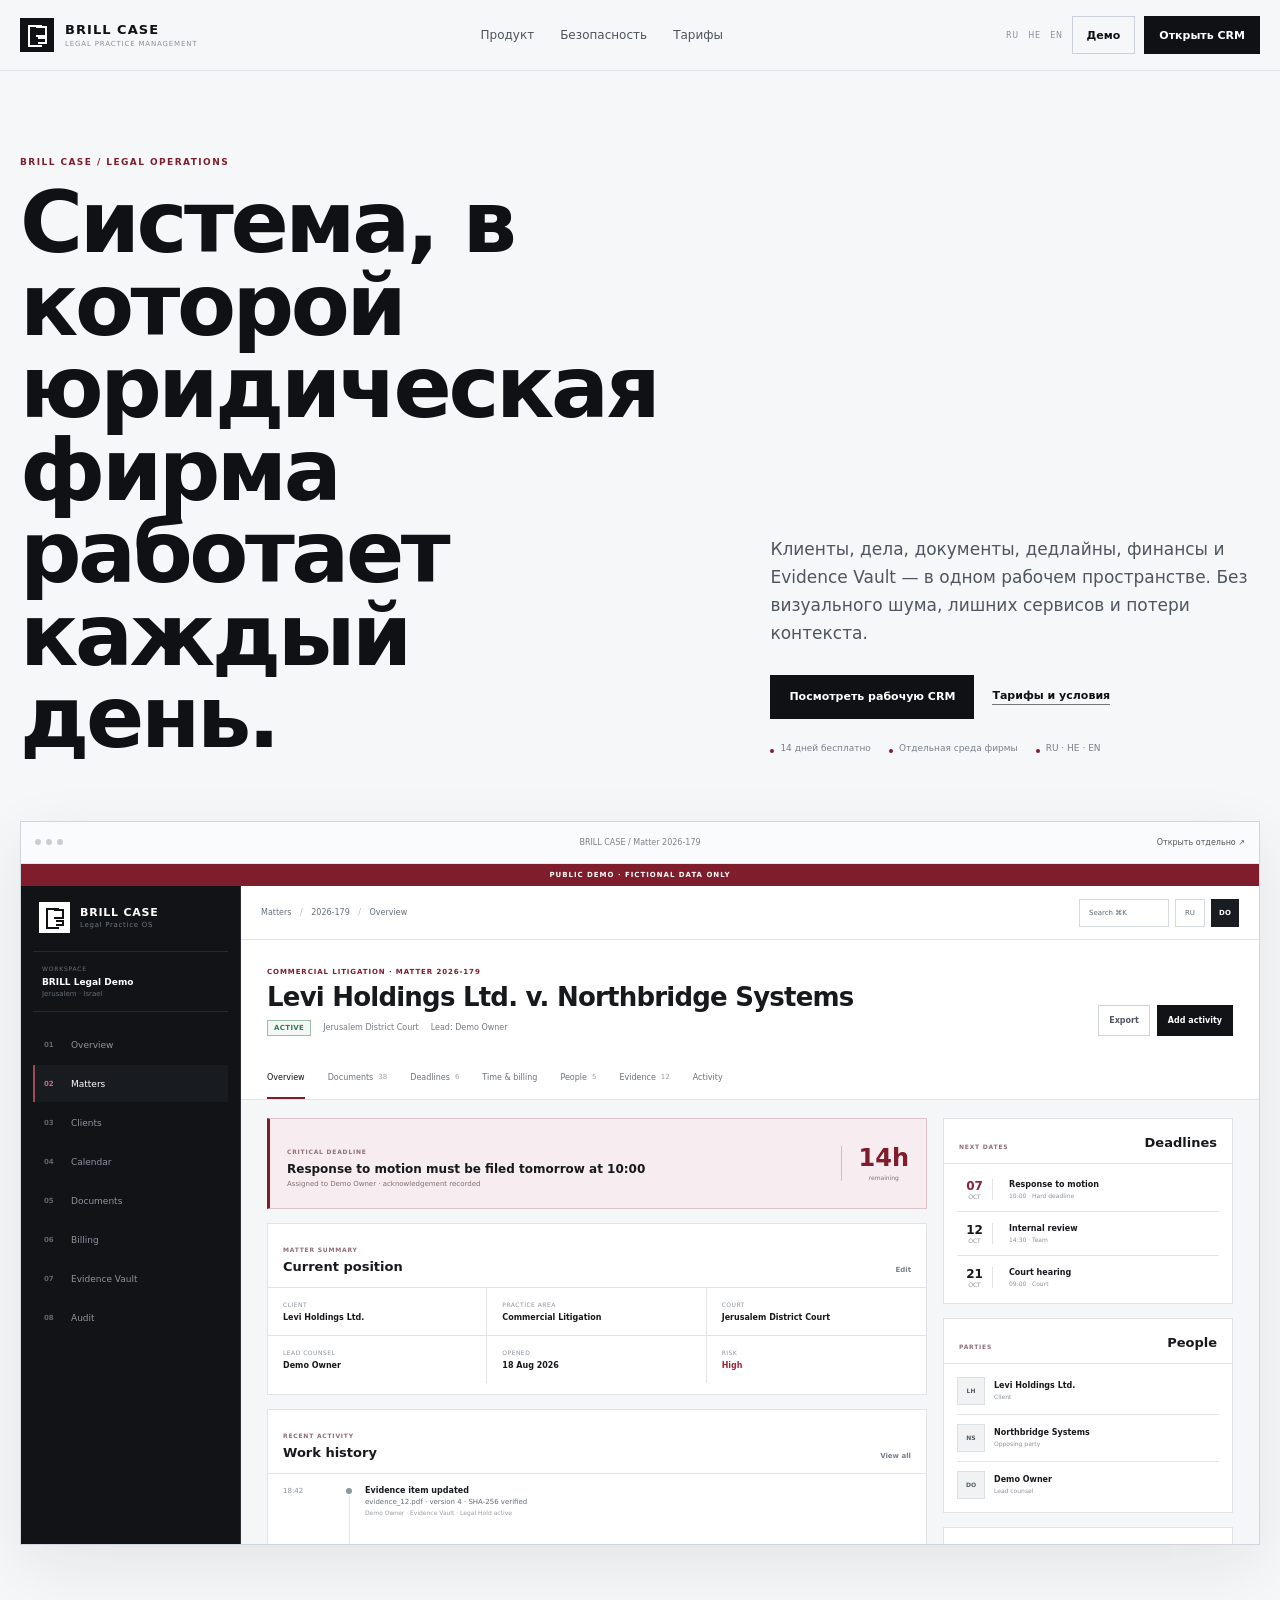
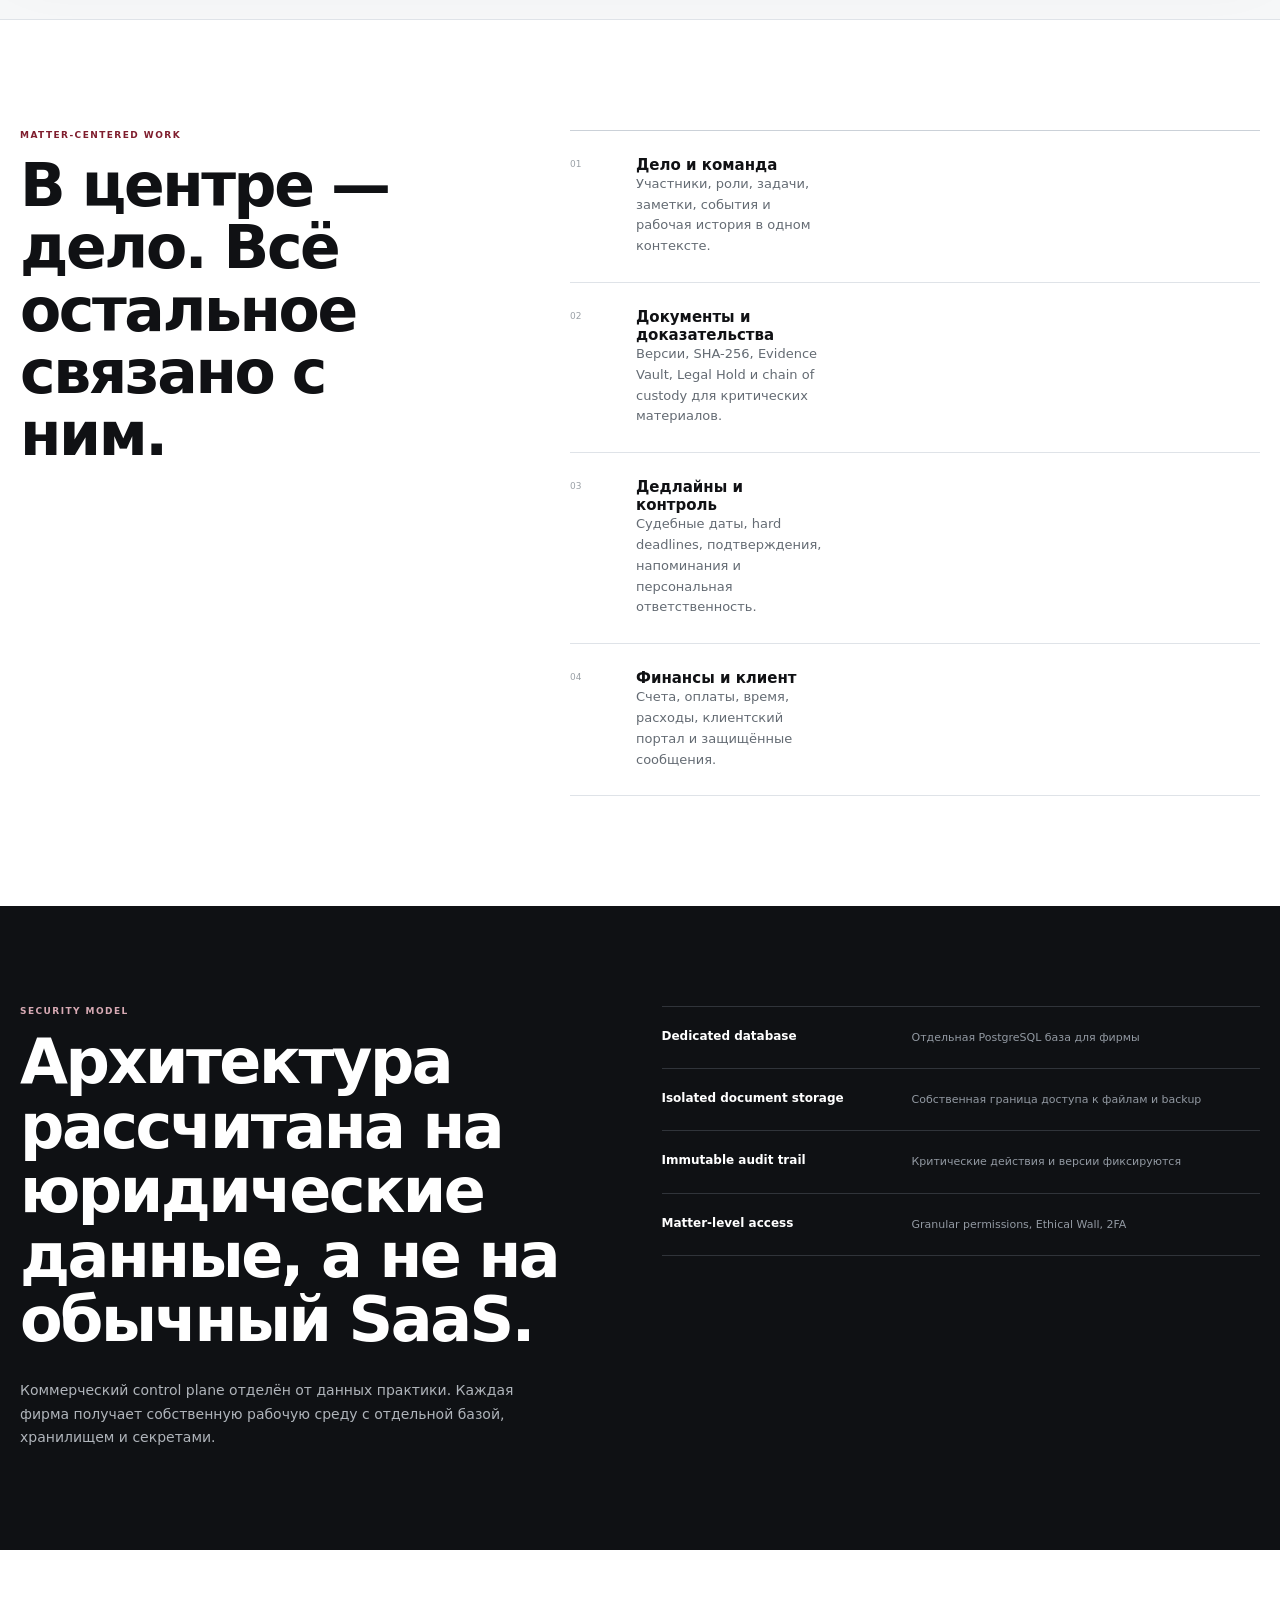
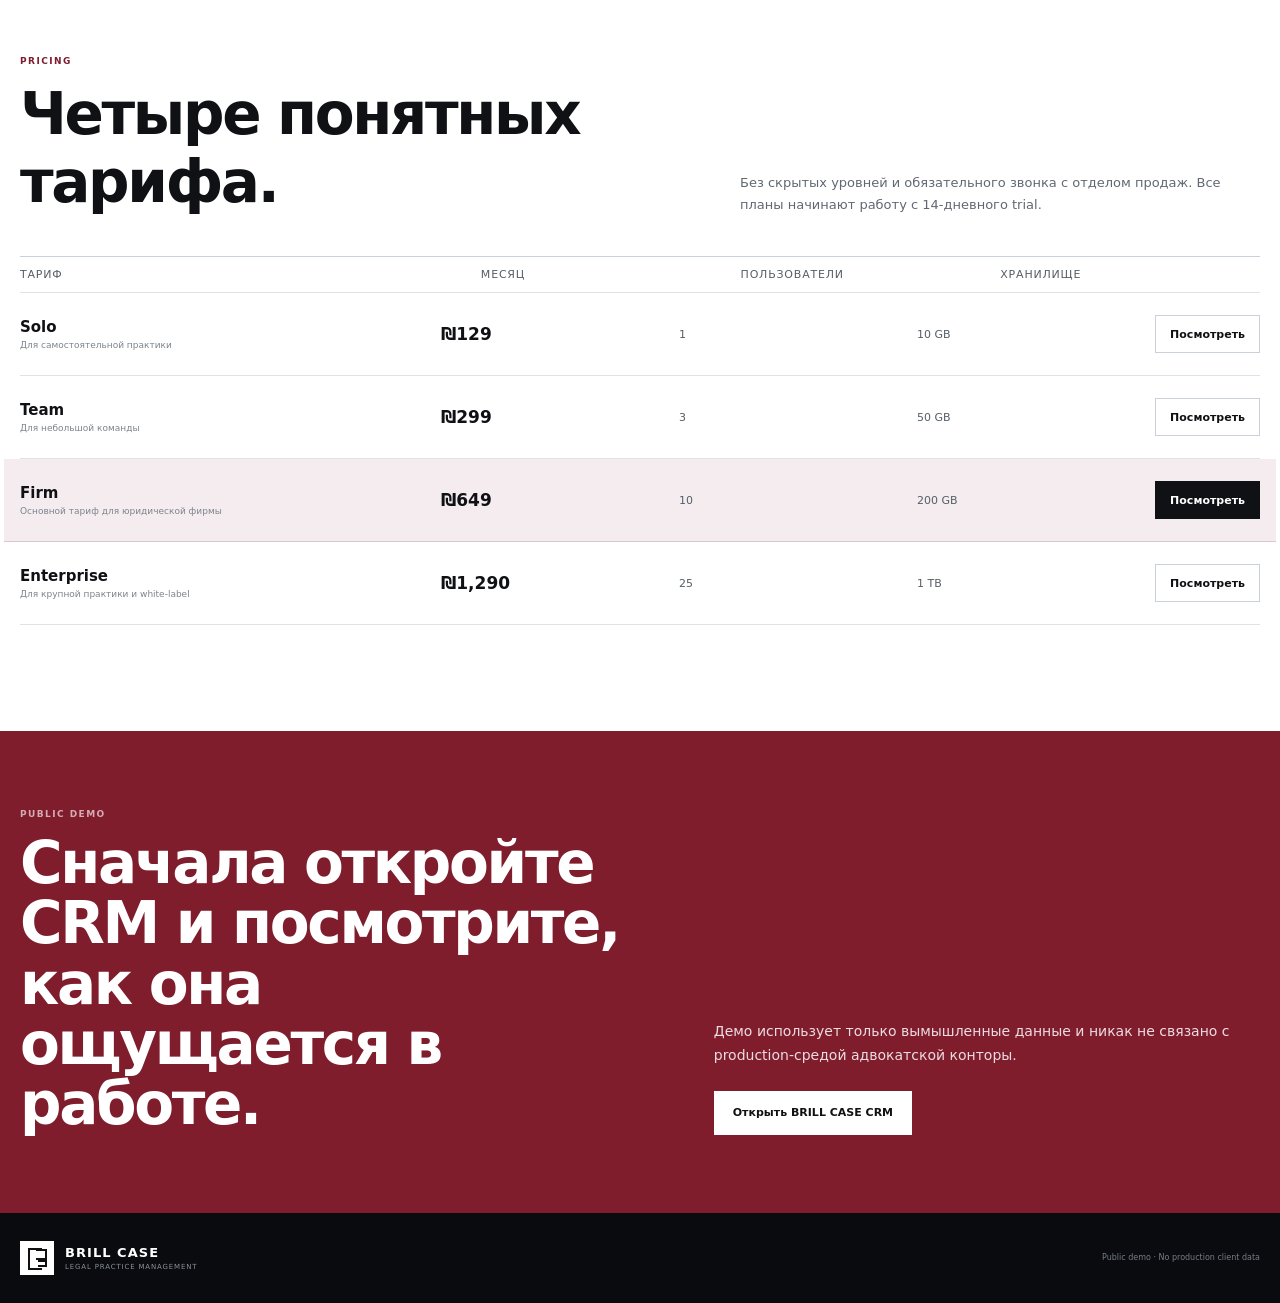
==== commit 1e84419e: "redesign: rebuild demo as clean enterprise legal software" ====
--- a/index.html
+++ b/index.html
@@ -3,91 +3,160 @@
 <head>
   <meta charset="utf-8">
   <meta name="viewport" content="width=device-width,initial-scale=1,viewport-fit=cover">
-  <meta name="theme-color" content="#111111">
-  <meta name="description" content="BRILL CASE — операционная система юридической фирмы.">
-  <title>BRILL CASE — Legal Practice Operating System</title>
-  <link rel="preconnect" href="https://fonts.googleapis.com">
-  <link rel="preconnect" href="https://fonts.gstatic.com" crossorigin>
-  <link href="https://fonts.googleapis.com/css2?family=Source+Sans+3:wght@400;500;600;700&family=Source+Serif+4:opsz,wght@8..60,500;8..60,600&display=swap" rel="stylesheet">
+  <meta name="theme-color" content="#0f1114">
+  <meta name="description" content="BRILL CASE — современная система управления юридической практикой.">
+  <title>BRILL CASE — Legal Practice Management</title>
   <link rel="stylesheet" href="./styles.css">
 </head>
 <body>
-<header class="site-header">
-  <div class="wrap header-row">
-    <a class="wordmark" href="./"><span class="mark">BC</span><span><strong>BRILL CASE</strong><small>Legal Practice OS</small></span></a>
-    <nav class="primary-nav"><a href="#platform">Платформа</a><a href="#security">Безопасность</a><a href="#pricing">Тарифы</a></nav>
-    <div class="header-actions"><span class="eyebrow">RU · HE · EN</span><a class="button" href="./crm-preview.html">Демо CRM</a><a class="button dark" href="./crm-preview.html">Открыть систему</a></div>
-  </div>
-</header>
+  <header class="top">
+    <div class="shell top-row">
+      <a class="brand" href="./">
+        <span class="brand-symbol"><span></span></span>
+        <span class="brand-copy"><strong>BRILL CASE</strong><small>LEGAL PRACTICE MANAGEMENT</small></span>
+      </a>
+      <nav class="nav">
+        <a href="#product">Продукт</a>
+        <a href="#security">Безопасность</a>
+        <a href="#pricing">Тарифы</a>
+      </nav>
+      <div class="top-actions">
+        <span class="langs">RU&nbsp;&nbsp; HE&nbsp;&nbsp; EN</span>
+        <a class="btn ghost" href="./crm-preview.html">Демо</a>
+        <a class="btn dark" href="./crm-preview.html">Открыть CRM</a>
+      </div>
+    </div>
+  </header>
 
-<main>
-  <section class="hero">
-    <div class="wrap">
-      <div class="hero-copy">
-        <div><span class="eyebrow">Legal Practice Operating System</span><h1>Юридическая практика, собранная в одну систему.</h1></div>
-        <div class="hero-note">
-          <p>Дела, документы, сроки, финансы и работа с клиентом — без переключения между разрозненными сервисами. BRILL CASE создаёт единое рабочее пространство юридической фирмы.</p>
-          <div class="hero-actions"><a class="button dark" href="./crm-preview.html">Посмотреть рабочее дело</a><a class="button" href="#pricing">Тарифы</a></div>
-          <div class="hero-proof"><span><i></i>14 дней бесплатно</span><span><i></i>Русский · עברית · English</span><span><i></i>Отдельная среда каждой фирмы</span></div>
+  <main>
+    <section class="hero">
+      <div class="shell">
+        <div class="hero-grid">
+          <div>
+            <div class="micro">BRILL CASE / LEGAL OPERATIONS</div>
+            <h1>Система, в которой юридическая фирма работает каждый день.</h1>
+          </div>
+          <div class="hero-side">
+            <p>Клиенты, дела, документы, дедлайны, финансы и Evidence Vault — в одном рабочем пространстве. Без визуального шума, лишних сервисов и потери контекста.</p>
+            <div class="hero-actions">
+              <a class="btn dark large" href="./crm-preview.html">Посмотреть рабочую CRM</a>
+              <a class="text-link" href="#pricing">Тарифы и условия</a>
+            </div>
+            <div class="proof">
+              <span>14 дней бесплатно</span>
+              <span>Отдельная среда фирмы</span>
+              <span>RU · HE · EN</span>
+            </div>
+          </div>
+        </div>
+
+        <div class="product-frame" id="product">
+          <div class="frame-bar">
+            <div class="frame-dots"><i></i><i></i><i></i></div>
+            <div>BRILL CASE / Matter 2026-179</div>
+            <a href="./crm-preview.html">Открыть отдельно ↗</a>
+          </div>
+          <iframe src="./crm-preview.html" title="BRILL CASE CRM demo"></iframe>
         </div>
       </div>
+    </section>
+
+    <section class="plain-section">
+      <div class="shell split">
+        <div>
+          <div class="micro">MATTER-CENTERED WORK</div>
+          <h2>В центре — дело. Всё остальное связано с ним.</h2>
+        </div>
+        <div class="feature-lines">
+          <article>
+            <span>01</span>
+            <div><h3>Дело и команда</h3><p>Участники, роли, задачи, заметки, события и рабочая история в одном контексте.</p></div>
+          </article>
+          <article>
+            <span>02</span>
+            <div><h3>Документы и доказательства</h3><p>Версии, SHA-256, Evidence Vault, Legal Hold и chain of custody для критических материалов.</p></div>
+          </article>
+          <article>
+            <span>03</span>
+            <div><h3>Дедлайны и контроль</h3><p>Судебные даты, hard deadlines, подтверждения, напоминания и персональная ответственность.</p></div>
+          </article>
+          <article>
+            <span>04</span>
+            <div><h3>Финансы и клиент</h3><p>Счета, оплаты, время, расходы, клиентский портал и защищённые сообщения.</p></div>
+          </article>
+        </div>
+      </div>
+    </section>
+
+    <section class="security" id="security">
+      <div class="shell security-grid">
+        <div class="security-copy">
+          <div class="micro light">SECURITY MODEL</div>
+          <h2>Архитектура рассчитана на юридические данные, а не на обычный SaaS.</h2>
+          <p>Коммерческий control plane отделён от данных практики. Каждая фирма получает собственную рабочую среду с отдельной базой, хранилищем и секретами.</p>
+        </div>
+        <div class="security-list">
+          <div><strong>Dedicated database</strong><span>Отдельная PostgreSQL база для фирмы</span></div>
+          <div><strong>Isolated document storage</strong><span>Собственная граница доступа к файлам и backup</span></div>
+          <div><strong>Immutable audit trail</strong><span>Критические действия и версии фиксируются</span></div>
+          <div><strong>Matter-level access</strong><span>Granular permissions, Ethical Wall, 2FA</span></div>
+        </div>
+      </div>
+    </section>
+
+    <section class="pricing" id="pricing">
+      <div class="shell">
+        <div class="pricing-intro">
+          <div><div class="micro">PRICING</div><h2>Четыре понятных тарифа.</h2></div>
+          <p>Без скрытых уровней и обязательного звонка с отделом продаж. Все планы начинают работу с 14-дневного trial.</p>
+        </div>
+
+        <div class="pricing-table">
+          <div class="pricing-row pricing-head">
+            <span>Тариф</span><span>Месяц</span><span>Пользователи</span><span>Хранилище</span><span></span>
+          </div>
+          <div class="pricing-row">
+            <div><strong>Solo</strong><small>Для самостоятельной практики</small></div>
+            <b>₪129</b><span>1</span><span>10 GB</span><a class="btn ghost" href="./crm-preview.html">Посмотреть</a>
+          </div>
+          <div class="pricing-row">
+            <div><strong>Team</strong><small>Для небольшой команды</small></div>
+            <b>₪299</b><span>3</span><span>50 GB</span><a class="btn ghost" href="./crm-preview.html">Посмотреть</a>
+          </div>
+          <div class="pricing-row highlight">
+            <div><strong>Firm</strong><small>Основной тариф для юридической фирмы</small></div>
+            <b>₪649</b><span>10</span><span>200 GB</span><a class="btn dark" href="./crm-preview.html">Посмотреть</a>
+          </div>
+          <div class="pricing-row">
+            <div><strong>Enterprise</strong><small>Для крупной практики и white-label</small></div>
+            <b>₪1,290</b><span>25</span><span>1 TB</span><a class="btn ghost" href="./crm-preview.html">Посмотреть</a>
+          </div>
+        </div>
+      </div>
+    </section>
+
+    <section class="final-cta">
+      <div class="shell final-grid">
+        <div>
+          <div class="micro light">PUBLIC DEMO</div>
+          <h2>Сначала откройте CRM и посмотрите, как она ощущается в работе.</h2>
+        </div>
+        <div>
+          <p>Демо использует только вымышленные данные и никак не связано с production-средой адвокатской конторы.</p>
+          <a class="btn white large" href="./crm-preview.html">Открыть BRILL CASE CRM</a>
+        </div>
+      </div>
+    </section>
+  </main>
+
+  <footer>
+    <div class="shell footer-row">
+      <div class="brand footer-brand">
+        <span class="brand-symbol"><span></span></span>
+        <span class="brand-copy"><strong>BRILL CASE</strong><small>LEGAL PRACTICE MANAGEMENT</small></span>
+      </div>
+      <span>Public demo · No production client data</span>
     </div>
-  </section>
-
-  <section class="product-stage">
-    <div class="wrap">
-      <div class="stage-head"><div><span class="eyebrow">Живая демонстрация продукта</span><h2>Не презентация. Рабочий интерфейс.</h2></div><a href="./crm-preview.html">Открыть на весь экран →</a></div>
-      <div class="product-browser">
-        <div class="browser-bar"><i></i><i></i><i></i><span>BRILL CASE / Matters / 2026-179 / Overview</span></div>
-        <iframe src="./crm-preview.html" title="BRILL CASE CRM demo"></iframe>
-      </div>
-    </div>
-  </section>
-
-  <section class="statement" id="platform">
-    <div class="wrap statement-grid">
-      <div><span class="eyebrow">Что внутри</span><h2>Одна система вокруг дела, а не вокруг списка функций.</h2></div>
-      <div class="statement-copy">
-        <div class="cap-row"><h3>Дела и рабочие процессы</h3><div><p>Карточка дела, участники, статусы, заметки, календарь, задачи и история работы. Вся команда видит один контекст.</p><div class="cap-meta">Matter workspace · Deadlines · Tasks</div></div></div>
-        <div class="cap-row"><h3>Документы и доказательства</h3><div><p>Версии, SHA-256, Evidence Vault, Legal Hold и chain of custody. Критические материалы невозможно тихо заменить или удалить.</p><div class="cap-meta">Evidence Vault · Legal Hold · Audit</div></div></div>
-        <div class="cap-row"><h3>Финансы и клиентский сервис</h3><div><p>Время, счета, оплаты, расходы, клиентский портал, e-sign и защищённые сообщения — внутри того же дела.</p><div class="cap-meta">Billing · Client Portal · E-Sign</div></div></div>
-      </div>
-    </div>
-  </section>
-
-  <section class="security" id="security">
-    <div class="wrap security-grid">
-      <div><span class="eyebrow">Архитектура</span><h2>Юридические данные не должны смешиваться между фирмами.</h2><p>BRILL CASE разделяет коммерческий control plane и рабочие данные. Для каждой юридической фирмы предусмотрены собственная база данных, хранилище документов, runtime-секреты и резервные копии.</p></div>
-      <div class="ledger">
-        <div class="ledger-row"><div><strong>Отдельная PostgreSQL база</strong><span>Дела и клиенты одной фирмы не лежат в общих таблицах с другой.</span></div><b>Tenant DB</b></div>
-        <div class="ledger-row"><div><strong>Изолированное хранилище</strong><span>Документы и backup-наборы имеют отдельную границу доступа.</span></div><b>Isolated</b></div>
-        <div class="ledger-row"><div><strong>Неизменяемый аудит</strong><span>Критические действия, версии и доступ к Evidence Vault фиксируются.</span></div><b>Recorded</b></div>
-        <div class="ledger-row"><div><strong>Права на уровне дела</strong><span>Granular permissions, Ethical Wall, 2FA и контроль активных сессий.</span></div><b>Controlled</b></div>
-      </div>
-    </div>
-  </section>
-
-  <section class="pricing" id="pricing">
-    <div class="wrap">
-      <div class="pricing-head"><div><span class="eyebrow">Коммерческая модель</span><h2>Понятная цена. Без «свяжитесь с нами» на каждом шаге.</h2></div><p>Первые тарифы рассчитаны так, чтобы небольшая фирма могла начать без enterprise-бюджета. Каждый тариф начинается с 14-дневного trial.</p></div>
-      <div class="plan-table">
-        <div class="plan-row head"><span>Тариф</span><span>Цена / месяц</span><span>Команда</span><span>Для кого</span><span></span></div>
-        <div class="plan-row"><div><h3>Solo</h3></div><div class="price"><strong>₪129</strong><span>/ month</span></div><div><strong>1</strong> user</div><p>Самостоятельная практика<br>10 GB storage</p><a class="button" href="./crm-preview.html">Посмотреть</a></div>
-        <div class="plan-row"><div><h3>Team</h3></div><div class="price"><strong>₪299</strong><span>/ month</span></div><div><strong>3</strong> users</div><p>Небольшая юридическая команда<br>50 GB storage</p><a class="button" href="./crm-preview.html">Посмотреть</a></div>
-        <div class="plan-row featured"><div><h3>Firm</h3><span class="plan-tag">Основной тариф</span></div><div class="price"><strong>₪649</strong><span>/ month</span></div><div><strong>10</strong> users</div><p>Полноценная юридическая фирма<br>200 GB storage</p><a class="button dark" href="./crm-preview.html">Посмотреть</a></div>
-        <div class="plan-row"><div><h3>Enterprise</h3></div><div class="price"><strong>₪1,290</strong><span>/ month</span></div><div><strong>25</strong> users</div><p>Крупная практика, API и white-label<br>1 TB storage</p><a class="button" href="./crm-preview.html">Посмотреть</a></div>
-      </div>
-    </div>
-  </section>
-
-  <section class="closing">
-    <div class="wrap closing-grid">
-      <div><span class="eyebrow">Следующий шаг</span><h2>Сначала посмотрите продукт. Потом решайте, нужен ли он вашей фирме.</h2></div>
-      <div class="closing-copy"><p>Демоверсия использует только вымышленные данные. Она не связана с production CRM и не содержит клиентских материалов.</p><div class="hero-actions"><a class="button dark" href="./crm-preview.html">Открыть CRM-демо</a><a class="button" href="#platform">Посмотреть платформу</a></div></div>
-    </div>
-  </section>
-</main>
-
-<footer class="footer"><div class="wrap footer-row"><strong>BRILL CASE</strong><small>Legal Practice Operating System · Public demo · No production client data</small></div></footer>
+  </footer>
 </body>
 </html>
--- a/styles.css
+++ b/styles.css
@@ -1,147 +1,102 @@
 :root{
-  --ink:#111111;
-  --ink-2:#1b1b1a;
-  --paper:#f3f0e8;
-  --paper-2:#ebe6dc;
-  --paper-3:#ddd6c8;
-  --muted:#6e6a62;
-  --line:#cfc8bb;
-  --line-dark:#343432;
-  --gold:#9a7939;
-  --gold-dark:#745721;
-  --oxblood:#6f1f24;
-  --green:#2f6d4c;
+  --bg:#f6f7f8;
+  --surface:#ffffff;
+  --ink:#101114;
+  --muted:#69707a;
+  --line:#dfe3e8;
+  --line-strong:#cbd1d8;
+  --accent:#7f1d2d;
+  --accent-soft:#f5ecef;
+  --dark:#0f1114;
 }
 *{box-sizing:border-box}
 html{scroll-behavior:smooth}
-body{margin:0;background:var(--paper);color:var(--ink);font-family:"Source Sans 3",system-ui,sans-serif;-webkit-font-smoothing:antialiased}
-body.rtl{direction:rtl}
+body{margin:0;background:var(--bg);color:var(--ink);font-family:Inter,ui-sans-serif,system-ui,-apple-system,BlinkMacSystemFont,"Segoe UI",sans-serif;-webkit-font-smoothing:antialiased}
+a{text-decoration:none;color:inherit}
 button,input,select{font:inherit}
-button{cursor:pointer}
-a{color:inherit;text-decoration:none}
-.wrap{width:min(1220px,calc(100% - 48px));margin:0 auto}
-.rule{border-top:1px solid var(--line)}
-.serif{font-family:"Source Serif 4",Georgia,serif}
-.eyebrow{font-size:11px;font-weight:700;letter-spacing:.14em;text-transform:uppercase;color:var(--gold-dark)}
-.site-header{position:sticky;top:0;z-index:40;background:rgba(243,240,232,.96);backdrop-filter:blur(14px);border-bottom:1px solid var(--line)}
-.header-row{height:76px;display:grid;grid-template-columns:auto 1fr auto;align-items:center;gap:30px}
-.wordmark{display:flex;align-items:center;gap:14px}
-.mark{width:34px;height:34px;border:1px solid var(--ink);display:grid;place-items:center;font:600 12px "Source Serif 4",serif;letter-spacing:.07em}
-.wordmark strong{display:block;font:600 15px "Source Serif 4",serif;letter-spacing:.055em}
-.wordmark small{display:block;font-size:8px;letter-spacing:.14em;color:var(--muted);margin-top:2px;text-transform:uppercase}
-.primary-nav{display:flex;justify-content:center;gap:30px}
-.primary-nav a{font-size:13px;color:#4c4943}
-.primary-nav a:hover{color:var(--ink)}
-.header-actions{display:flex;align-items:center;gap:8px}
-.lang{display:flex;border:1px solid var(--line)}
-.lang button{border:0;border-right:1px solid var(--line);background:transparent;height:34px;padding:0 9px;font-size:9px;font-weight:700;color:var(--muted)}
-.lang button:last-child{border-right:0}
-.rtl .lang button{border-right:0;border-left:1px solid var(--line)}
-.rtl .lang button:last-child{border-left:0}
-.lang button.active{background:var(--ink);color:#fff}
-.button{min-height:40px;border:1px solid var(--ink);background:transparent;color:var(--ink);padding:0 15px;display:inline-flex;align-items:center;justify-content:center;gap:8px;font-size:12px;font-weight:700;letter-spacing:.01em}
-.button:hover{background:var(--ink);color:#fff}
-.button.dark{background:var(--ink);color:#fff}.button.dark:hover{background:#2a2a28}
-.button.oxblood{background:var(--oxblood);border-color:var(--oxblood);color:#fff}
-.button.text{border:0;padding:0;min-height:auto;border-bottom:1px solid currentColor}
-.hero{padding:78px 0 0}
-.hero-copy{display:grid;grid-template-columns:1.1fr .9fr;gap:70px;align-items:end;padding-bottom:56px}
-.hero h1{font:500 clamp(52px,7vw,90px)/.95 "Source Serif 4",Georgia,serif;letter-spacing:-.045em;margin:16px 0 0;max-width:880px}
-.hero-note{padding-bottom:8px}
-.hero-note p{font-size:17px;line-height:1.65;color:#4e4a44;margin:0 0 26px;max-width:520px}
-.hero-actions{display:flex;gap:10px;flex-wrap:wrap}
-.hero-proof{display:flex;gap:22px;flex-wrap:wrap;margin-top:28px;color:var(--muted);font-size:11px}
-.hero-proof span{display:inline-flex;align-items:center;gap:7px}
-.hero-proof i{width:4px;height:4px;background:var(--gold);border-radius:50%}
-.product-stage{background:var(--ink);padding:34px 0 38px}
-.stage-head{display:flex;justify-content:space-between;gap:20px;align-items:end;color:#fff;margin-bottom:18px}
-.stage-head h2{font:500 28px "Source Serif 4",serif;margin:4px 0 0}
-.stage-head a{font-size:11px;color:#d1c7b6;border-bottom:1px solid #6b655b;padding-bottom:2px}
-.product-browser{background:#20201e;border:1px solid #3a3a37;box-shadow:0 24px 70px rgba(0,0,0,.22)}
-.browser-bar{height:38px;border-bottom:1px solid #373734;display:flex;align-items:center;gap:7px;padding:0 13px;color:#89857c;font-size:9px}
-.browser-bar i{width:7px;height:7px;border-radius:50%;background:#55524d}
-.browser-bar span{margin-left:6px}
-.rtl .browser-bar span{margin-left:0;margin-right:6px}
-.product-browser iframe{display:block;width:100%;height:650px;border:0;background:#0d0d0d}
-.statement{padding:100px 0 94px}
-.statement-grid{display:grid;grid-template-columns:.72fr 1.28fr;gap:80px}
-.statement h2{font:500 clamp(38px,5vw,62px)/1.04 "Source Serif 4",serif;letter-spacing:-.035em;margin:8px 0 0}
-.statement-copy{border-top:1px solid var(--line)}
-.cap-row{display:grid;grid-template-columns:210px 1fr;gap:34px;padding:28px 0;border-bottom:1px solid var(--line)}
-.cap-row h3{font:600 19px "Source Serif 4",serif;margin:0}
-.cap-row p{margin:0;color:#555149;line-height:1.65;font-size:14px;max-width:650px}
-.cap-meta{display:flex;gap:14px;flex-wrap:wrap;margin-top:12px;color:#847e74;font-size:10px;text-transform:uppercase;letter-spacing:.06em}
-.security{background:var(--ink);color:#fff;padding:96px 0}
-.security-grid{display:grid;grid-template-columns:.9fr 1.1fr;gap:90px}
-.security h2{font:500 clamp(38px,5vw,62px)/1.04 "Source Serif 4",serif;letter-spacing:-.03em;margin:12px 0 24px;max-width:600px}
-.security p{font-size:15px;line-height:1.75;color:#bbb5aa;max-width:600px}
-.security .eyebrow{color:#c8a963}
-.ledger{border-top:1px solid #393936}
-.ledger-row{display:grid;grid-template-columns:1fr auto;gap:30px;padding:21px 0;border-bottom:1px solid #393936}
-.ledger-row strong{font-size:13px;font-weight:600}.ledger-row span{display:block;color:#817d75;font-size:10px;margin-top:5px}
-.ledger-row b{font-size:9px;color:#d3b76e;letter-spacing:.08em;text-transform:uppercase;align-self:center}
-.pricing{padding:100px 0}
-.pricing-head{display:grid;grid-template-columns:1fr 1fr;gap:70px;align-items:end;margin-bottom:46px}
-.pricing h2{font:500 clamp(40px,5vw,62px)/1 "Source Serif 4",serif;letter-spacing:-.035em;margin:8px 0 0}
-.pricing-head p{margin:0;color:#565149;font-size:14px;line-height:1.7;max-width:570px}
-.plan-table{border-top:2px solid var(--ink)}
-.plan-row{display:grid;grid-template-columns:1.15fr .8fr .75fr 1.25fr auto;gap:24px;align-items:center;padding:25px 0;border-bottom:1px solid var(--line)}
-.plan-row.head{padding:11px 0;color:#777168;text-transform:uppercase;letter-spacing:.08em;font-size:9px}
-.plan-row h3{font:600 22px "Source Serif 4",serif;margin:0}
-.plan-row .price strong{font:600 22px "Source Serif 4",serif}.plan-row .price span{display:block;color:var(--muted);font-size:9px;margin-top:2px}
-.plan-row p{margin:0;color:#625d55;font-size:12px;line-height:1.45}
-.plan-row.featured{background:#e8e0d2;margin:0 -18px;padding-left:18px;padding-right:18px}
-.rtl .plan-row.featured{padding-left:18px;padding-right:18px}
-.plan-tag{display:inline-block;margin-top:5px;color:var(--oxblood);font-size:8px;font-weight:800;letter-spacing:.08em;text-transform:uppercase}
-.closing{border-top:1px solid var(--line);padding:72px 0 86px}
-.closing-grid{display:grid;grid-template-columns:1.2fr .8fr;gap:60px;align-items:end}
-.closing h2{font:500 clamp(38px,5vw,60px)/1.03 "Source Serif 4",serif;margin:0}
-.closing-copy p{color:#5f5a52;line-height:1.7;font-size:14px;margin:0 0 20px}
-.footer{background:#0f0f0f;color:#fff;padding:34px 0}
-.footer-row{display:flex;justify-content:space-between;gap:30px;align-items:center}
-.footer small{color:#77736c;font-size:9px}
-.modal-backdrop{position:fixed;inset:0;z-index:100;background:rgba(15,15,15,.72);display:grid;place-items:center;padding:18px}
-.modal{width:min(510px,100%);max-height:calc(100vh - 36px);overflow:auto;background:var(--paper);border:1px solid var(--ink)}
-.modal-head{display:flex;justify-content:space-between;gap:18px;padding:24px 25px 16px;border-bottom:1px solid var(--line)}
-.modal-head h2{font:600 28px "Source Serif 4",serif;margin:0}.modal-head p{margin:5px 0 0;color:var(--muted);font-size:11px}
-.close{border:0;background:transparent;font-size:22px;color:#655f56}
-.modal-body{padding:23px 25px 25px}
-.form-grid{display:grid;grid-template-columns:1fr 1fr;gap:14px}.field{display:grid;gap:6px}.field.full{grid-column:1/-1}
-.field span{font-size:9px;font-weight:700;letter-spacing:.08em;text-transform:uppercase;color:#706a61}
-.field input,.field select{height:44px;border:1px solid #aaa397;background:#fffdf7;color:var(--ink);padding:0 11px;outline:none;border-radius:0}
-.field input:focus,.field select:focus{border-color:var(--ink)}
-.form-error{min-height:18px;color:var(--oxblood);font-size:10px;margin-top:10px}
-.modal-foot{display:flex;justify-content:flex-end;gap:9px;margin-top:5px}
-.dashboard{min-height:100vh;background:#ece8df}
-.dash-header{background:#111;color:#fff;border-bottom:1px solid #333}
-.dash-header .header-row{height:70px}.dash-header .mark{border-color:#777;color:#fff}.dash-header .wordmark small{color:#777}
-.account{margin-left:auto}.rtl .account{margin-left:0;margin-right:auto}
-.account strong{display:block;font-size:11px}.account small{display:block;font-size:8px;color:#888}
-.dashboard-main{padding:54px 0 80px}
-.dashboard-intro{display:grid;grid-template-columns:1.3fr .7fr;gap:40px;align-items:end;padding-bottom:28px;border-bottom:1px solid #c8c2b8}
-.dashboard-intro h1{font:500 48px "Source Serif 4",serif;margin:8px 0 0}
-.dashboard-intro p{margin:0;color:#635e56;line-height:1.65}
-.firm-sheet{margin-top:28px;background:#f7f4ed;border:1px solid #c8c1b5}
-.firm-head{padding:24px 26px;display:flex;justify-content:space-between;gap:24px;border-bottom:1px solid #d4cec2}
-.firm-head h2{font:600 24px "Source Serif 4",serif;margin:0}.firm-head p{font-size:10px;color:#777168;margin:5px 0 0}
-.status{font-size:9px;font-weight:800;text-transform:uppercase;letter-spacing:.08em;padding:7px 9px;border:1px solid #9f998e;height:max-content}
-.status.good{color:var(--green);border-color:#7ca18d}.status.wait{color:var(--gold-dark);border-color:#af9662}
-.firm-body{display:grid;grid-template-columns:repeat(4,1fr)}
-.firm-cell{padding:20px 24px;border-right:1px solid #d4cec2}.rtl .firm-cell{border-right:0;border-left:1px solid #d4cec2}.firm-cell:last-child{border-right:0;border-left:0}
-.firm-cell span{display:block;color:#777168;font-size:8px;text-transform:uppercase;letter-spacing:.08em}.firm-cell strong{display:block;font-size:13px;margin-top:7px}
-.firm-actions{padding:18px 24px;border-top:1px solid #d4cec2;display:flex;gap:10px;flex-wrap:wrap}
-.toast{position:fixed;z-index:200;right:22px;bottom:22px;background:#111;color:#fff;padding:12px 14px;font-size:11px;max-width:330px}.rtl .toast{right:auto;left:22px}
-@media(max-width:980px){
-  .primary-nav{display:none}.hero-copy,.statement-grid,.security-grid,.pricing-head,.closing-grid,.dashboard-intro{grid-template-columns:1fr;gap:32px}
-  .hero{padding-top:50px}.product-browser iframe{height:560px}.statement,.security,.pricing{padding:72px 0}
-  .plan-row{grid-template-columns:1fr .7fr .65fr auto}.plan-row>p{display:none}.firm-body{grid-template-columns:1fr 1fr}.firm-cell:nth-child(2){border-right:0}.rtl .firm-cell:nth-child(2){border-left:0}
+.shell{width:min(1240px,calc(100% - 40px));margin:0 auto}
+.top{position:sticky;top:0;z-index:50;background:rgba(246,247,248,.92);backdrop-filter:blur(14px);border-bottom:1px solid var(--line)}
+.top-row{height:70px;display:grid;grid-template-columns:auto 1fr auto;align-items:center;gap:30px}
+.brand{display:flex;align-items:center;gap:11px}
+.brand-symbol{width:34px;height:34px;background:var(--dark);position:relative;display:grid;place-items:center}
+.brand-symbol:before,.brand-symbol:after,.brand-symbol span{content:"";position:absolute;border:2px solid #fff}
+.brand-symbol:before{width:12px;height:18px;left:8px;top:7px;border-right:0}
+.brand-symbol:after{width:9px;height:7px;right:7px;top:8px;border-left:0}
+.brand-symbol span{width:9px;height:7px;right:7px;bottom:8px;border-left:0}
+.brand-copy strong{display:block;font-size:13px;letter-spacing:.08em}
+.brand-copy small{display:block;font-size:7px;letter-spacing:.12em;color:#8b9198;margin-top:3px}
+.nav{display:flex;justify-content:center;gap:26px;font-size:12px;color:#4d535b}
+.nav a:hover{color:#000}
+.top-actions{display:flex;align-items:center;gap:9px}
+.langs{font-size:8px;color:#888f98;letter-spacing:.08em}
+.btn{height:38px;padding:0 14px;border:1px solid var(--line-strong);display:inline-flex;align-items:center;justify-content:center;font-size:11px;font-weight:700;background:#fff;color:var(--ink);transition:.15s ease}
+.btn:hover{transform:translateY(-1px);border-color:#9aa2aa}
+.btn.dark{background:var(--dark);border-color:var(--dark);color:#fff}
+.btn.white{background:#fff;border-color:#fff;color:#111}
+.btn.ghost{background:transparent}
+.btn.large{height:44px;padding:0 18px}
+.hero{padding:86px 0 74px}
+.hero-grid{display:grid;grid-template-columns:1.15fr .85fr;gap:88px;align-items:end}
+.micro{font-size:9px;font-weight:800;letter-spacing:.16em;color:var(--accent);text-transform:uppercase}
+.micro.light{color:#d7aab4}
+.hero h1,.plain-section h2,.security h2,.pricing h2,.final-cta h2{margin:14px 0 0;letter-spacing:-.04em;font-weight:650}
+.hero h1{font-size:clamp(50px,7vw,86px);line-height:.96;max-width:820px}
+.hero-side{padding-bottom:6px}
+.hero-side p{margin:0;color:#4f565f;font-size:17px;line-height:1.65;max-width:520px}
+.hero-actions{display:flex;align-items:center;gap:18px;flex-wrap:wrap;margin-top:28px}
+.text-link{font-size:11px;font-weight:700;border-bottom:1px solid #777;padding-bottom:2px}
+.proof{display:flex;gap:18px;flex-wrap:wrap;margin-top:24px;color:#7a8088;font-size:9px}
+.proof span{position:relative;padding-left:10px}
+.proof span:before{content:"";width:4px;height:4px;border-radius:50%;background:var(--accent);position:absolute;left:0;top:6px}
+.product-frame{margin-top:62px;border:1px solid #cfd5dc;background:#fff;box-shadow:0 20px 60px rgba(17,24,39,.08)}
+.frame-bar{height:42px;border-bottom:1px solid #e2e6ea;display:grid;grid-template-columns:1fr auto 1fr;align-items:center;padding:0 14px;font-size:8px;color:#7b828a;background:#fafbfc}
+.frame-dots{display:flex;gap:5px}.frame-dots i{width:6px;height:6px;border-radius:50%;background:#c9ced3}
+.frame-bar>a{justify-self:end;color:#4f5660}
+.product-frame iframe{display:block;width:100%;height:680px;border:0;background:#fff}
+.plain-section{padding:110px 0;background:#fff;border-top:1px solid var(--line)}
+.split{display:grid;grid-template-columns:.8fr 1.2fr;gap:90px}
+.plain-section h2{font-size:clamp(36px,4.7vw,60px);line-height:1.04;max-width:560px}
+.feature-lines{border-top:1px solid var(--line-strong)}
+.feature-lines article{display:grid;grid-template-columns:46px 190px 1fr;gap:20px;padding:25px 0;border-bottom:1px solid var(--line)}
+.feature-lines>article>span{font-size:9px;color:#9aa0a6;padding-top:3px}
+.feature-lines h3{margin:0;font-size:15px}
+.feature-lines p{margin:0;color:#646b73;line-height:1.6;font-size:13px}
+.security{background:var(--dark);color:#fff;padding:100px 0}
+.security-grid{display:grid;grid-template-columns:.95fr 1.05fr;gap:100px}
+.security h2{font-size:clamp(38px,5vw,62px);line-height:1.04;max-width:590px}
+.security-copy p{color:#afb4ba;line-height:1.7;font-size:14px;max-width:560px;margin:26px 0 0}
+.security-list{border-top:1px solid #30343a}
+.security-list>div{display:grid;grid-template-columns:220px 1fr;gap:30px;padding:22px 0;border-bottom:1px solid #30343a}
+.security-list strong{font-size:12px}
+.security-list span{font-size:11px;line-height:1.55;color:#9299a2}
+.pricing{padding:106px 0;background:#fff}
+.pricing-intro{display:grid;grid-template-columns:1fr .8fr;gap:70px;align-items:end;margin-bottom:40px}
+.pricing h2{font-size:clamp(40px,5vw,58px)}
+.pricing-intro p{margin:0;color:#616872;line-height:1.7;font-size:13px;max-width:500px}
+.pricing-table{border-top:1px solid var(--line-strong)}
+.pricing-row{display:grid;grid-template-columns:1.2fr .65fr .65fr .65fr auto;gap:22px;align-items:center;padding:22px 0;border-bottom:1px solid var(--line)}
+.pricing-head{font-size:8px;text-transform:uppercase;letter-spacing:.1em;color:#8d949c;padding:11px 0}
+.pricing-row strong{display:block;font-size:15px}.pricing-row small{display:block;color:#7d848c;font-size:9px;margin-top:4px}
+.pricing-row b{font-size:17px}.pricing-row>span{font-size:11px;color:#575e66}
+.pricing-row.highlight{background:var(--accent-soft);margin:0 -16px;padding-left:16px;padding-right:16px;border-bottom-color:#dcc7cd}
+.final-cta{background:var(--accent);color:#fff;padding:78px 0}
+.final-grid{display:grid;grid-template-columns:1.05fr .95fr;gap:90px;align-items:end}
+.final-cta h2{font-size:clamp(38px,5vw,58px);line-height:1.04}
+.final-cta p{color:#eddde1;line-height:1.65;font-size:14px;margin:0 0 24px}
+footer{background:#090b0e;color:#fff;padding:28px 0}
+.footer-row{display:flex;justify-content:space-between;align-items:center;gap:24px}
+.footer-brand .brand-symbol{background:#fff}.footer-brand .brand-symbol:before,.footer-brand .brand-symbol:after,.footer-brand .brand-symbol span{border-color:#111}
+footer>div>span{color:#777e86;font-size:8px}
+@media(max-width:1000px){
+  .nav{display:none}.hero-grid,.split,.security-grid,.pricing-intro,.final-grid{grid-template-columns:1fr;gap:36px}
+  .hero{padding-top:58px}.product-frame iframe{height:620px}
+  .feature-lines article{grid-template-columns:34px 170px 1fr}
 }
-@media(max-width:680px){
-  .wrap{width:min(100% - 24px,1220px)}.header-row{grid-template-columns:1fr auto;height:66px}.wordmark small{display:none}.header-actions>.button:not(.dark){display:none}
-  .hero-copy{padding-bottom:38px}.hero h1{font-size:48px}.hero-note p{font-size:15px}.product-stage{padding-top:24px}.product-browser iframe{height:610px}
-  .stage-head{display:block}.stage-head a{display:inline-block;margin-top:10px}.statement{padding:62px 0}.cap-row{grid-template-columns:1fr;gap:10px;padding:22px 0}
-  .security{padding:64px 0}.pricing{padding:64px 0}.plan-row,.plan-row.head{grid-template-columns:1fr auto}.plan-row.head{display:none}.plan-row .price{grid-column:2}.plan-row p{display:block;grid-column:1/-1}.plan-row .button{grid-column:1/-1;width:100%}
-  .closing{padding:54px 0 62px}.footer-row{display:block}.footer-row small{display:block;margin-top:8px}.lang button{padding:0 7px}
-  .dashboard-main{padding-top:36px}.dashboard-intro h1{font-size:36px}.firm-head{display:block}.firm-head .status{display:inline-block;margin-top:12px}
-  .firm-body{grid-template-columns:1fr}.firm-cell{border-right:0!important;border-left:0!important;border-bottom:1px solid #d4cec2}.firm-cell:last-child{border-bottom:0}
+@media(max-width:720px){
+  .shell{width:min(100% - 24px,1240px)}.top-row{height:62px;grid-template-columns:1fr auto}.brand-copy small,.langs{display:none}.top-actions .btn.ghost{display:none}
+  .hero{padding:48px 0 48px}.hero h1{font-size:46px}.hero-side p{font-size:15px}.product-frame{margin-top:40px}.product-frame iframe{height:650px}.frame-bar{grid-template-columns:1fr auto}.frame-bar>div:nth-child(2){display:none}
+  .plain-section,.pricing{padding:72px 0}.feature-lines article{grid-template-columns:28px 1fr}.feature-lines h3{grid-column:2}.feature-lines p{grid-column:2}
+  .security{padding:72px 0}.security-list>div{grid-template-columns:1fr;gap:8px}
+  .pricing-row,.pricing-head{grid-template-columns:1fr auto}.pricing-head{display:none}.pricing-row b{grid-column:2}.pricing-row>span{display:none}.pricing-row .btn{grid-column:1/-1;width:100%}
+  .final-cta{padding:62px 0}.footer-row{display:block}.footer-row>span{display:block;margin-top:12px}
 }
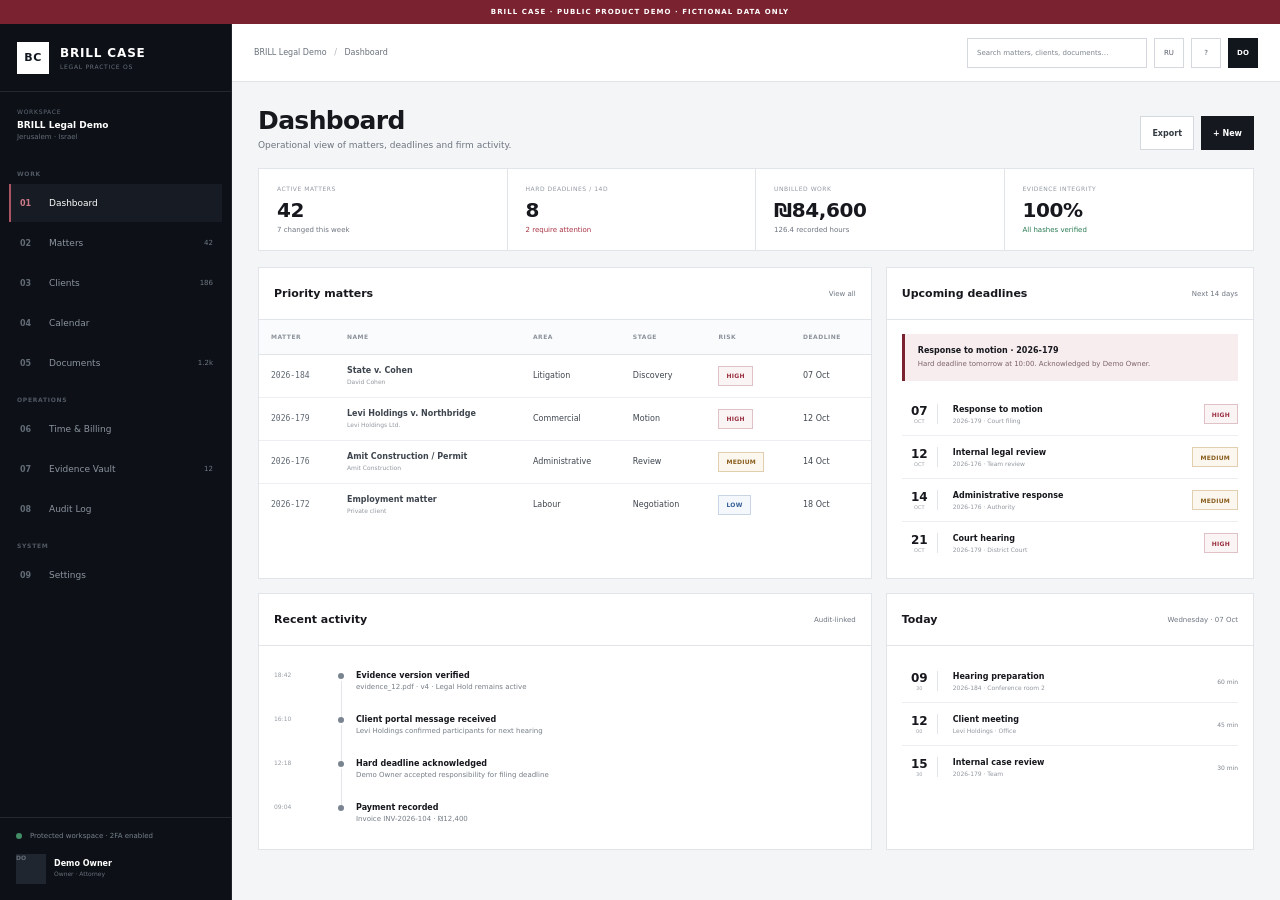
==== commit fd05ffd0: "redesign: replace marketing mock with interactive product demo" ====
--- a/index.html
+++ b/index.html
@@ -3,160 +3,13 @@
 <head>
   <meta charset="utf-8">
   <meta name="viewport" content="width=device-width,initial-scale=1,viewport-fit=cover">
-  <meta name="theme-color" content="#0f1114">
-  <meta name="description" content="BRILL CASE — современная система управления юридической практикой.">
-  <title>BRILL CASE — Legal Practice Management</title>
+  <meta name="theme-color" content="#0d1117">
+  <meta name="description" content="BRILL CASE public product demo">
+  <title>BRILL CASE — Product Demo</title>
   <link rel="stylesheet" href="./styles.css">
 </head>
 <body>
-  <header class="top">
-    <div class="shell top-row">
-      <a class="brand" href="./">
-        <span class="brand-symbol"><span></span></span>
-        <span class="brand-copy"><strong>BRILL CASE</strong><small>LEGAL PRACTICE MANAGEMENT</small></span>
-      </a>
-      <nav class="nav">
-        <a href="#product">Продукт</a>
-        <a href="#security">Безопасность</a>
-        <a href="#pricing">Тарифы</a>
-      </nav>
-      <div class="top-actions">
-        <span class="langs">RU&nbsp;&nbsp; HE&nbsp;&nbsp; EN</span>
-        <a class="btn ghost" href="./crm-preview.html">Демо</a>
-        <a class="btn dark" href="./crm-preview.html">Открыть CRM</a>
-      </div>
-    </div>
-  </header>
-
-  <main>
-    <section class="hero">
-      <div class="shell">
-        <div class="hero-grid">
-          <div>
-            <div class="micro">BRILL CASE / LEGAL OPERATIONS</div>
-            <h1>Система, в которой юридическая фирма работает каждый день.</h1>
-          </div>
-          <div class="hero-side">
-            <p>Клиенты, дела, документы, дедлайны, финансы и Evidence Vault — в одном рабочем пространстве. Без визуального шума, лишних сервисов и потери контекста.</p>
-            <div class="hero-actions">
-              <a class="btn dark large" href="./crm-preview.html">Посмотреть рабочую CRM</a>
-              <a class="text-link" href="#pricing">Тарифы и условия</a>
-            </div>
-            <div class="proof">
-              <span>14 дней бесплатно</span>
-              <span>Отдельная среда фирмы</span>
-              <span>RU · HE · EN</span>
-            </div>
-          </div>
-        </div>
-
-        <div class="product-frame" id="product">
-          <div class="frame-bar">
-            <div class="frame-dots"><i></i><i></i><i></i></div>
-            <div>BRILL CASE / Matter 2026-179</div>
-            <a href="./crm-preview.html">Открыть отдельно ↗</a>
-          </div>
-          <iframe src="./crm-preview.html" title="BRILL CASE CRM demo"></iframe>
-        </div>
-      </div>
-    </section>
-
-    <section class="plain-section">
-      <div class="shell split">
-        <div>
-          <div class="micro">MATTER-CENTERED WORK</div>
-          <h2>В центре — дело. Всё остальное связано с ним.</h2>
-        </div>
-        <div class="feature-lines">
-          <article>
-            <span>01</span>
-            <div><h3>Дело и команда</h3><p>Участники, роли, задачи, заметки, события и рабочая история в одном контексте.</p></div>
-          </article>
-          <article>
-            <span>02</span>
-            <div><h3>Документы и доказательства</h3><p>Версии, SHA-256, Evidence Vault, Legal Hold и chain of custody для критических материалов.</p></div>
-          </article>
-          <article>
-            <span>03</span>
-            <div><h3>Дедлайны и контроль</h3><p>Судебные даты, hard deadlines, подтверждения, напоминания и персональная ответственность.</p></div>
-          </article>
-          <article>
-            <span>04</span>
-            <div><h3>Финансы и клиент</h3><p>Счета, оплаты, время, расходы, клиентский портал и защищённые сообщения.</p></div>
-          </article>
-        </div>
-      </div>
-    </section>
-
-    <section class="security" id="security">
-      <div class="shell security-grid">
-        <div class="security-copy">
-          <div class="micro light">SECURITY MODEL</div>
-          <h2>Архитектура рассчитана на юридические данные, а не на обычный SaaS.</h2>
-          <p>Коммерческий control plane отделён от данных практики. Каждая фирма получает собственную рабочую среду с отдельной базой, хранилищем и секретами.</p>
-        </div>
-        <div class="security-list">
-          <div><strong>Dedicated database</strong><span>Отдельная PostgreSQL база для фирмы</span></div>
-          <div><strong>Isolated document storage</strong><span>Собственная граница доступа к файлам и backup</span></div>
-          <div><strong>Immutable audit trail</strong><span>Критические действия и версии фиксируются</span></div>
-          <div><strong>Matter-level access</strong><span>Granular permissions, Ethical Wall, 2FA</span></div>
-        </div>
-      </div>
-    </section>
-
-    <section class="pricing" id="pricing">
-      <div class="shell">
-        <div class="pricing-intro">
-          <div><div class="micro">PRICING</div><h2>Четыре понятных тарифа.</h2></div>
-          <p>Без скрытых уровней и обязательного звонка с отделом продаж. Все планы начинают работу с 14-дневного trial.</p>
-        </div>
-
-        <div class="pricing-table">
-          <div class="pricing-row pricing-head">
-            <span>Тариф</span><span>Месяц</span><span>Пользователи</span><span>Хранилище</span><span></span>
-          </div>
-          <div class="pricing-row">
-            <div><strong>Solo</strong><small>Для самостоятельной практики</small></div>
-            <b>₪129</b><span>1</span><span>10 GB</span><a class="btn ghost" href="./crm-preview.html">Посмотреть</a>
-          </div>
-          <div class="pricing-row">
-            <div><strong>Team</strong><small>Для небольшой команды</small></div>
-            <b>₪299</b><span>3</span><span>50 GB</span><a class="btn ghost" href="./crm-preview.html">Посмотреть</a>
-          </div>
-          <div class="pricing-row highlight">
-            <div><strong>Firm</strong><small>Основной тариф для юридической фирмы</small></div>
-            <b>₪649</b><span>10</span><span>200 GB</span><a class="btn dark" href="./crm-preview.html">Посмотреть</a>
-          </div>
-          <div class="pricing-row">
-            <div><strong>Enterprise</strong><small>Для крупной практики и white-label</small></div>
-            <b>₪1,290</b><span>25</span><span>1 TB</span><a class="btn ghost" href="./crm-preview.html">Посмотреть</a>
-          </div>
-        </div>
-      </div>
-    </section>
-
-    <section class="final-cta">
-      <div class="shell final-grid">
-        <div>
-          <div class="micro light">PUBLIC DEMO</div>
-          <h2>Сначала откройте CRM и посмотрите, как она ощущается в работе.</h2>
-        </div>
-        <div>
-          <p>Демо использует только вымышленные данные и никак не связано с production-средой адвокатской конторы.</p>
-          <a class="btn white large" href="./crm-preview.html">Открыть BRILL CASE CRM</a>
-        </div>
-      </div>
-    </section>
-  </main>
-
-  <footer>
-    <div class="shell footer-row">
-      <div class="brand footer-brand">
-        <span class="brand-symbol"><span></span></span>
-        <span class="brand-copy"><strong>BRILL CASE</strong><small>LEGAL PRACTICE MANAGEMENT</small></span>
-      </div>
-      <span>Public demo · No production client data</span>
-    </div>
-  </footer>
+  <div id="app"></div>
+  <script src="./app.js"></script>
 </body>
 </html>
--- a/styles.css
+++ b/styles.css
@@ -1,102 +1,153 @@
 :root{
-  --bg:#f6f7f8;
+  --bg:#f4f5f7;
   --surface:#ffffff;
-  --ink:#101114;
-  --muted:#69707a;
-  --line:#dfe3e8;
-  --line-strong:#cbd1d8;
-  --accent:#7f1d2d;
-  --accent-soft:#f5ecef;
-  --dark:#0f1114;
+  --surface-2:#f8f9fa;
+  --sidebar:#0d1117;
+  --sidebar-2:#151a21;
+  --text:#16181d;
+  --muted:#6e7580;
+  --muted-2:#9298a1;
+  --line:#e1e4e8;
+  --line-2:#d5d9df;
+  --accent:#7a2230;
+  --accent-soft:#f7edef;
+  --green:#287a52;
+  --amber:#9a681f;
+  --red:#a83243;
+  --blue:#2f5f9e;
+  --shadow:0 10px 35px rgba(15,23,42,.06);
+  --sidebar-w:232px;
 }
 *{box-sizing:border-box}
-html{scroll-behavior:smooth}
-body{margin:0;background:var(--bg);color:var(--ink);font-family:Inter,ui-sans-serif,system-ui,-apple-system,BlinkMacSystemFont,"Segoe UI",sans-serif;-webkit-font-smoothing:antialiased}
+html,body{margin:0;min-height:100%;font-family:Inter,ui-sans-serif,system-ui,-apple-system,BlinkMacSystemFont,"Segoe UI",sans-serif;background:var(--bg);color:var(--text);-webkit-font-smoothing:antialiased}
+button,input,select{font:inherit}
+button,a{touch-action:manipulation}
 a{text-decoration:none;color:inherit}
-button,input,select{font:inherit}
-.shell{width:min(1240px,calc(100% - 40px));margin:0 auto}
-.top{position:sticky;top:0;z-index:50;background:rgba(246,247,248,.92);backdrop-filter:blur(14px);border-bottom:1px solid var(--line)}
-.top-row{height:70px;display:grid;grid-template-columns:auto 1fr auto;align-items:center;gap:30px}
-.brand{display:flex;align-items:center;gap:11px}
-.brand-symbol{width:34px;height:34px;background:var(--dark);position:relative;display:grid;place-items:center}
-.brand-symbol:before,.brand-symbol:after,.brand-symbol span{content:"";position:absolute;border:2px solid #fff}
-.brand-symbol:before{width:12px;height:18px;left:8px;top:7px;border-right:0}
-.brand-symbol:after{width:9px;height:7px;right:7px;top:8px;border-left:0}
-.brand-symbol span{width:9px;height:7px;right:7px;bottom:8px;border-left:0}
-.brand-copy strong{display:block;font-size:13px;letter-spacing:.08em}
-.brand-copy small{display:block;font-size:7px;letter-spacing:.12em;color:#8b9198;margin-top:3px}
-.nav{display:flex;justify-content:center;gap:26px;font-size:12px;color:#4d535b}
-.nav a:hover{color:#000}
-.top-actions{display:flex;align-items:center;gap:9px}
-.langs{font-size:8px;color:#888f98;letter-spacing:.08em}
-.btn{height:38px;padding:0 14px;border:1px solid var(--line-strong);display:inline-flex;align-items:center;justify-content:center;font-size:11px;font-weight:700;background:#fff;color:var(--ink);transition:.15s ease}
-.btn:hover{transform:translateY(-1px);border-color:#9aa2aa}
-.btn.dark{background:var(--dark);border-color:var(--dark);color:#fff}
-.btn.white{background:#fff;border-color:#fff;color:#111}
-.btn.ghost{background:transparent}
-.btn.large{height:44px;padding:0 18px}
-.hero{padding:86px 0 74px}
-.hero-grid{display:grid;grid-template-columns:1.15fr .85fr;gap:88px;align-items:end}
-.micro{font-size:9px;font-weight:800;letter-spacing:.16em;color:var(--accent);text-transform:uppercase}
-.micro.light{color:#d7aab4}
-.hero h1,.plain-section h2,.security h2,.pricing h2,.final-cta h2{margin:14px 0 0;letter-spacing:-.04em;font-weight:650}
-.hero h1{font-size:clamp(50px,7vw,86px);line-height:.96;max-width:820px}
-.hero-side{padding-bottom:6px}
-.hero-side p{margin:0;color:#4f565f;font-size:17px;line-height:1.65;max-width:520px}
-.hero-actions{display:flex;align-items:center;gap:18px;flex-wrap:wrap;margin-top:28px}
-.text-link{font-size:11px;font-weight:700;border-bottom:1px solid #777;padding-bottom:2px}
-.proof{display:flex;gap:18px;flex-wrap:wrap;margin-top:24px;color:#7a8088;font-size:9px}
-.proof span{position:relative;padding-left:10px}
-.proof span:before{content:"";width:4px;height:4px;border-radius:50%;background:var(--accent);position:absolute;left:0;top:6px}
-.product-frame{margin-top:62px;border:1px solid #cfd5dc;background:#fff;box-shadow:0 20px 60px rgba(17,24,39,.08)}
-.frame-bar{height:42px;border-bottom:1px solid #e2e6ea;display:grid;grid-template-columns:1fr auto 1fr;align-items:center;padding:0 14px;font-size:8px;color:#7b828a;background:#fafbfc}
-.frame-dots{display:flex;gap:5px}.frame-dots i{width:6px;height:6px;border-radius:50%;background:#c9ced3}
-.frame-bar>a{justify-self:end;color:#4f5660}
-.product-frame iframe{display:block;width:100%;height:680px;border:0;background:#fff}
-.plain-section{padding:110px 0;background:#fff;border-top:1px solid var(--line)}
-.split{display:grid;grid-template-columns:.8fr 1.2fr;gap:90px}
-.plain-section h2{font-size:clamp(36px,4.7vw,60px);line-height:1.04;max-width:560px}
-.feature-lines{border-top:1px solid var(--line-strong)}
-.feature-lines article{display:grid;grid-template-columns:46px 190px 1fr;gap:20px;padding:25px 0;border-bottom:1px solid var(--line)}
-.feature-lines>article>span{font-size:9px;color:#9aa0a6;padding-top:3px}
-.feature-lines h3{margin:0;font-size:15px}
-.feature-lines p{margin:0;color:#646b73;line-height:1.6;font-size:13px}
-.security{background:var(--dark);color:#fff;padding:100px 0}
-.security-grid{display:grid;grid-template-columns:.95fr 1.05fr;gap:100px}
-.security h2{font-size:clamp(38px,5vw,62px);line-height:1.04;max-width:590px}
-.security-copy p{color:#afb4ba;line-height:1.7;font-size:14px;max-width:560px;margin:26px 0 0}
-.security-list{border-top:1px solid #30343a}
-.security-list>div{display:grid;grid-template-columns:220px 1fr;gap:30px;padding:22px 0;border-bottom:1px solid #30343a}
-.security-list strong{font-size:12px}
-.security-list span{font-size:11px;line-height:1.55;color:#9299a2}
-.pricing{padding:106px 0;background:#fff}
-.pricing-intro{display:grid;grid-template-columns:1fr .8fr;gap:70px;align-items:end;margin-bottom:40px}
-.pricing h2{font-size:clamp(40px,5vw,58px)}
-.pricing-intro p{margin:0;color:#616872;line-height:1.7;font-size:13px;max-width:500px}
-.pricing-table{border-top:1px solid var(--line-strong)}
-.pricing-row{display:grid;grid-template-columns:1.2fr .65fr .65fr .65fr auto;gap:22px;align-items:center;padding:22px 0;border-bottom:1px solid var(--line)}
-.pricing-head{font-size:8px;text-transform:uppercase;letter-spacing:.1em;color:#8d949c;padding:11px 0}
-.pricing-row strong{display:block;font-size:15px}.pricing-row small{display:block;color:#7d848c;font-size:9px;margin-top:4px}
-.pricing-row b{font-size:17px}.pricing-row>span{font-size:11px;color:#575e66}
-.pricing-row.highlight{background:var(--accent-soft);margin:0 -16px;padding-left:16px;padding-right:16px;border-bottom-color:#dcc7cd}
-.final-cta{background:var(--accent);color:#fff;padding:78px 0}
-.final-grid{display:grid;grid-template-columns:1.05fr .95fr;gap:90px;align-items:end}
-.final-cta h2{font-size:clamp(38px,5vw,58px);line-height:1.04}
-.final-cta p{color:#eddde1;line-height:1.65;font-size:14px;margin:0 0 24px}
-footer{background:#090b0e;color:#fff;padding:28px 0}
-.footer-row{display:flex;justify-content:space-between;align-items:center;gap:24px}
-.footer-brand .brand-symbol{background:#fff}.footer-brand .brand-symbol:before,.footer-brand .brand-symbol:after,.footer-brand .brand-symbol span{border-color:#111}
-footer>div>span{color:#777e86;font-size:8px}
-@media(max-width:1000px){
-  .nav{display:none}.hero-grid,.split,.security-grid,.pricing-intro,.final-grid{grid-template-columns:1fr;gap:36px}
-  .hero{padding-top:58px}.product-frame iframe{height:620px}
-  .feature-lines article{grid-template-columns:34px 170px 1fr}
+.demo-strip{height:24px;background:var(--accent);color:#fff;display:flex;align-items:center;justify-content:center;font-size:7px;font-weight:800;letter-spacing:.15em}
+.shell{min-height:calc(100vh - 24px);display:grid;grid-template-columns:var(--sidebar-w) minmax(0,1fr)}
+.sidebar{background:var(--sidebar);color:#fff;display:flex;flex-direction:column;border-right:1px solid #20252d}
+.brand{height:68px;display:flex;align-items:center;gap:11px;padding:0 17px;border-bottom:1px solid #232831}
+.brand-mark{width:32px;height:32px;background:#fff;color:#111820;display:grid;place-items:center;font-size:11px;font-weight:900;letter-spacing:.04em}
+.brand-copy strong{display:block;font-size:12px;letter-spacing:.07em}
+.brand-copy span{display:block;font-size:6px;color:#68717d;letter-spacing:.12em;margin-top:3px}
+.workspace-meta{padding:16px 17px 13px}
+.workspace-meta small{display:block;font-size:6px;letter-spacing:.12em;color:#626b77}
+.workspace-meta strong{display:block;font-size:9px;margin-top:5px}
+.workspace-meta span{display:block;font-size:7px;color:#646d78;margin-top:3px}
+.nav{padding:4px 9px 12px;display:grid;gap:2px}
+.nav-label{padding:12px 8px 5px;color:#515965;font-size:6px;font-weight:800;letter-spacing:.12em}
+.nav button{height:38px;border:0;background:transparent;color:#8c949f;display:flex;align-items:center;gap:9px;padding:0 9px;text-align:left;font-size:9px;cursor:pointer;border-left:2px solid transparent}
+.nav button:hover{background:#141922;color:#fff}
+.nav button.active{background:#171c24;color:#fff;border-left-color:#aa5362}
+.nav-icon{width:20px;color:#626b76;font-size:8px;font-weight:700}
+.nav button.active .nav-icon{color:#cf7b89}
+.nav-count{margin-left:auto;font-size:7px;color:#6f7883}
+.sidebar-foot{margin-top:auto;padding:14px 16px 16px;border-top:1px solid #232831}
+.security-state{display:flex;align-items:center;gap:8px;color:#78818d;font-size:7px}
+.security-state i{width:6px;height:6px;border-radius:50%;background:#448d67}
+.user-card{margin-top:12px;display:flex;align-items:center;gap:8px}
+.user-avatar{width:30px;height:30px;background:#202630;color:#fff;display:grid;place-items:center;font-size:7px;font-weight:800}
+.user-card strong{display:block;font-size:8px}.user-card span{display:block;color:#686f79;font-size:6px;margin-top:2px}
+.main{min-width:0}
+.topbar{height:58px;background:rgba(255,255,255,.96);backdrop-filter:blur(12px);border-bottom:1px solid var(--line);display:flex;align-items:center;justify-content:space-between;padding:0 22px;position:sticky;top:0;z-index:20}
+.crumbs{font-size:8px;color:#69717b}
+.crumbs span{color:#adb2b8;padding:0 5px}
+.top-actions{display:flex;align-items:center;gap:7px}
+.search{height:30px;width:180px;border:1px solid var(--line-2);background:#fff;color:#7d848d;padding:0 9px;font-size:7px;text-align:left}
+.icon-btn{height:30px;min-width:30px;border:1px solid var(--line-2);background:#fff;color:#555d67;font-size:7px;padding:0 8px}
+.avatar{width:30px;height:30px;background:#11161c;color:#fff;display:grid;place-items:center;font-size:7px;font-weight:800}
+.content{padding:24px 26px 40px}
+.page-head{display:flex;align-items:flex-end;justify-content:space-between;gap:20px;margin-bottom:18px}
+.page-head h1{margin:0;font-size:25px;letter-spacing:-.025em}
+.page-head p{margin:5px 0 0;color:var(--muted);font-size:9px}
+.page-actions{display:flex;gap:7px}
+.btn{height:34px;border:1px solid var(--line-2);background:#fff;color:#343a42;padding:0 11px;font-size:8px;font-weight:700;cursor:pointer}
+.btn.primary{background:#15191f;border-color:#15191f;color:#fff}
+.btn.accent{background:var(--accent);border-color:var(--accent);color:#fff}
+.summary{display:grid;grid-template-columns:repeat(4,1fr);background:var(--surface);border:1px solid var(--line);margin-bottom:16px}
+.summary>div{padding:16px 18px;border-right:1px solid var(--line)}
+.summary>div:last-child{border-right:0}
+.summary span{display:block;color:var(--muted-2);font-size:6px;text-transform:uppercase;letter-spacing:.09em}
+.summary strong{display:block;font-size:20px;margin-top:6px;letter-spacing:-.02em}
+.summary small{display:block;color:var(--muted);font-size:7px;margin-top:4px}
+.summary small.good{color:var(--green)}.summary small.warn{color:var(--amber)}.summary small.bad{color:var(--red)}
+.grid-2{display:grid;grid-template-columns:minmax(0,1.25fr) minmax(300px,.75fr);gap:14px}
+.grid-3{display:grid;grid-template-columns:repeat(3,minmax(0,1fr));gap:14px}
+.panel{background:var(--surface);border:1px solid var(--line);min-width:0}
+.panel-head{height:52px;padding:0 15px;border-bottom:1px solid var(--line);display:flex;align-items:center;justify-content:space-between;gap:12px}
+.panel-head h2{font-size:11px;margin:0}
+.panel-head span,.panel-head a{font-size:7px;color:var(--muted)}
+.panel-body{padding:14px 15px}
+.table-wrap{overflow:auto}
+table{width:100%;border-collapse:collapse;min-width:700px}
+th{height:34px;text-align:left;border-bottom:1px solid var(--line);padding:0 12px;color:#8b929b;font-size:6px;font-weight:800;text-transform:uppercase;letter-spacing:.08em;background:#fafbfc}
+td{padding:11px 12px;border-bottom:1px solid #eceef1;font-size:8px;color:#3e454e}
+tr:last-child td{border-bottom:0}
+tbody tr:hover td{background:#fafbfc}
+.entity strong{display:block;font-size:8px}.entity span{display:block;font-size:6px;color:#9298a0;margin-top:3px}
+.case-id{font-family:ui-monospace,SFMono-Regular,Consolas,monospace;color:#5e6670}
+.pill{display:inline-flex;align-items:center;height:20px;padding:0 7px;border:1px solid #d8dde2;font-size:6px;font-weight:800;letter-spacing:.04em;text-transform:uppercase;color:#68707a;background:#fff}
+.pill.red{color:#9a2f3f;border-color:#dfc2c7;background:#fbf4f5}
+.pill.green{color:#2d704e;border-color:#bcd7c7;background:#f3f9f5}
+.pill.amber{color:#8a5d1d;border-color:#e2cfb0;background:#fbf7ef}
+.pill.blue{color:#315d95;border-color:#c8d5e5;background:#f4f7fb}
+.timeline{display:grid}
+.timeline-row{display:grid;grid-template-columns:56px 10px 1fr;gap:8px;padding:11px 0}
+.timeline-row time{font-size:6px;color:#969ca4}
+.timeline-row i{width:6px;height:6px;border-radius:50%;background:#7a8490;margin-top:2px;position:relative}
+.timeline-row i:after{content:"";position:absolute;left:2.5px;top:8px;width:1px;height:41px;background:#e1e4e8}
+.timeline-row:last-child i:after{display:none}
+.timeline-row strong{display:block;font-size:8px}.timeline-row p{margin:3px 0 0;color:#757d86;font-size:7px;line-height:1.4}
+.deadline-list{display:grid}
+.deadline-item{display:grid;grid-template-columns:42px 1fr auto;gap:9px;align-items:center;padding:11px 0;border-bottom:1px solid #eceef1}
+.deadline-item:last-child{border-bottom:0}
+.deadline-date{width:36px;text-align:center;border-right:1px solid var(--line)}
+.deadline-date b{display:block;font-size:12px}.deadline-date span{display:block;font-size:5px;color:#989ea6}
+.deadline-item strong{display:block;font-size:8px}.deadline-item small{display:block;font-size:6px;color:#91979f;margin-top:3px}
+.deadline-item>span{font-size:6px;color:#7d848d}
+.alert{border-left:3px solid var(--accent);background:var(--accent-soft);padding:12px 13px;margin-bottom:12px}
+.alert strong{display:block;font-size:8px}.alert p{margin:4px 0 0;color:#7b6267;font-size:7px;line-height:1.45}
+.section-gap{margin-top:14px}
+.filters{display:flex;gap:7px;align-items:center;margin-bottom:12px;flex-wrap:wrap}
+.filters input,.filters select{height:32px;border:1px solid var(--line-2);background:#fff;padding:0 9px;font-size:7px;color:#4f5760}
+.filters input{min-width:220px}
+.spacer{flex:1}
+.client-grid{display:grid;grid-template-columns:repeat(3,minmax(0,1fr));gap:12px}
+.client-card{background:#fff;border:1px solid var(--line);padding:15px}
+.client-card-top{display:flex;justify-content:space-between;gap:12px}
+.client-card h3{font-size:10px;margin:0}.client-card p{font-size:7px;color:#79818a;margin:5px 0 0}
+.client-meta{display:grid;grid-template-columns:1fr 1fr;gap:8px;margin-top:14px;padding-top:12px;border-top:1px solid var(--line)}
+.client-meta span{display:block;font-size:5px;color:#959ba3;text-transform:uppercase}.client-meta strong{display:block;font-size:7px;margin-top:3px}
+.calendar{display:grid;grid-template-columns:64px repeat(5,minmax(130px,1fr));border:1px solid var(--line);background:#fff;overflow:auto}
+.cal-cell{min-height:82px;border-right:1px solid var(--line);border-bottom:1px solid var(--line);padding:7px}
+.cal-head{min-height:38px;background:#fafbfc;color:#717983;font-size:7px;font-weight:800}.cal-time{background:#fbfbfc;color:#8c939b;font-size:6px}
+.event{font-size:6px;line-height:1.35;padding:6px;border-left:2px solid var(--blue);background:#f4f7fb;color:#3d4a59}
+.event.red{border-left-color:var(--accent);background:#fbf2f4}.event.green{border-left-color:var(--green);background:#f2f8f5}
+.file-list{display:grid}
+.file-row{display:grid;grid-template-columns:34px minmax(0,1fr) 95px 90px 64px;gap:10px;align-items:center;padding:11px 0;border-bottom:1px solid #eceef1}
+.file-row:last-child{border-bottom:0}
+.file-type{width:30px;height:30px;border:1px solid #d9dde2;display:grid;place-items:center;font-size:6px;font-weight:800;color:#637080}
+.file-type.pdf{color:#963549;border-color:#dcc3c9}.file-row strong{display:block;font-size:8px}.file-row small{display:block;font-size:6px;color:#9198a0;margin-top:3px}
+.hash{font-family:ui-monospace,SFMono-Regular,Consolas,monospace;font-size:6px;color:#7b838c;white-space:nowrap;overflow:hidden;text-overflow:ellipsis}
+.money-grid{display:grid;grid-template-columns:repeat(4,1fr);background:#fff;border:1px solid var(--line)}
+.money-grid>div{padding:16px;border-right:1px solid var(--line)}.money-grid>div:last-child{border-right:0}
+.money-grid span{display:block;font-size:6px;color:#9198a0;text-transform:uppercase}.money-grid strong{display:block;font-size:18px;margin-top:6px}
+.evidence-head{display:flex;justify-content:space-between;gap:20px;align-items:center;background:#fff;border:1px solid var(--line);padding:17px 18px;margin-bottom:12px}
+.evidence-head h2{margin:0;font-size:13px}.evidence-head p{margin:4px 0 0;color:#79818a;font-size:7px}
+.integrity{display:flex;align-items:center;gap:8px}.integrity strong{font-size:18px;color:var(--green)}.integrity span{font-size:6px;color:#7e858e}
+.audit-list{display:grid}
+.audit-row{display:grid;grid-template-columns:110px 150px 1fr 120px;gap:12px;padding:10px 0;border-bottom:1px solid #eceef1;font-size:7px}
+.audit-row:last-child{border-bottom:0}.audit-row time,.audit-row span{color:#868d96}
+.settings-grid{display:grid;grid-template-columns:230px 1fr;gap:14px}
+.settings-menu{background:#fff;border:1px solid var(--line);padding:8px}
+.settings-menu button{width:100%;height:36px;border:0;background:transparent;text-align:left;padding:0 9px;font-size:8px;color:#68707a}
+.settings-menu button.active{background:#f1f3f5;color:#111;font-weight:700}
+.setting-row{display:flex;justify-content:space-between;gap:20px;padding:13px 0;border-bottom:1px solid #eceef1}
+.setting-row:last-child{border-bottom:0}.setting-row strong{font-size:8px}.setting-row p{margin:3px 0 0;font-size:7px;color:#838a93}
+.toggle{width:34px;height:18px;border-radius:999px;background:#d9dde2;position:relative}.toggle:after{content:"";width:14px;height:14px;border-radius:50%;background:#fff;position:absolute;top:2px;left:2px;box-shadow:0 1px 2px rgba(0,0,0,.15)}.toggle.on{background:#305e48}.toggle.on:after{left:18px}
+.mobile-menu{display:none}
+@media(max-width:1100px){.summary{grid-template-columns:1fr 1fr}.summary>div:nth-child(2){border-right:0}.summary>div:nth-child(-n+2){border-bottom:1px solid var(--line)}.grid-2{grid-template-columns:1fr}.client-grid{grid-template-columns:1fr 1fr}.settings-grid{grid-template-columns:1fr}}
+@media(max-width:820px){
+  .shell{grid-template-columns:1fr}.sidebar{position:fixed;z-index:50;left:-245px;top:24px;width:232px;height:calc(100vh - 24px);transition:.2s}.sidebar.open{left:0}.mobile-menu{display:inline-flex}.topbar{padding:0 12px}.search{width:34px;font-size:0}.content{padding:16px 12px 32px}.page-head{display:block}.page-actions{margin-top:12px}.client-grid{grid-template-columns:1fr}.grid-3{grid-template-columns:1fr}.money-grid{grid-template-columns:1fr 1fr}.money-grid>div:nth-child(2){border-right:0}.money-grid>div:nth-child(-n+2){border-bottom:1px solid var(--line)}
 }
-@media(max-width:720px){
-  .shell{width:min(100% - 24px,1240px)}.top-row{height:62px;grid-template-columns:1fr auto}.brand-copy small,.langs{display:none}.top-actions .btn.ghost{display:none}
-  .hero{padding:48px 0 48px}.hero h1{font-size:46px}.hero-side p{font-size:15px}.product-frame{margin-top:40px}.product-frame iframe{height:650px}.frame-bar{grid-template-columns:1fr auto}.frame-bar>div:nth-child(2){display:none}
-  .plain-section,.pricing{padding:72px 0}.feature-lines article{grid-template-columns:28px 1fr}.feature-lines h3{grid-column:2}.feature-lines p{grid-column:2}
-  .security{padding:72px 0}.security-list>div{grid-template-columns:1fr;gap:8px}
-  .pricing-row,.pricing-head{grid-template-columns:1fr auto}.pricing-head{display:none}.pricing-row b{grid-column:2}.pricing-row>span{display:none}.pricing-row .btn{grid-column:1/-1;width:100%}
-  .final-cta{padding:62px 0}.footer-row{display:block}.footer-row>span{display:block;margin-top:12px}
-}+@media(max-width:540px){.summary{grid-template-columns:1fr}.summary>div{border-right:0!important;border-bottom:1px solid var(--line)}.summary>div:last-child{border-bottom:0}.top-actions .icon-btn:nth-of-type(2){display:none}.file-row{grid-template-columns:34px 1fr}.file-row>:nth-child(n+3){display:none}.money-grid{grid-template-columns:1fr}.money-grid>div{border-right:0;border-bottom:1px solid var(--line)}.money-grid>div:last-child{border-bottom:0}.audit-row{grid-template-columns:90px 1fr}.audit-row>:nth-child(n+3){display:none}}
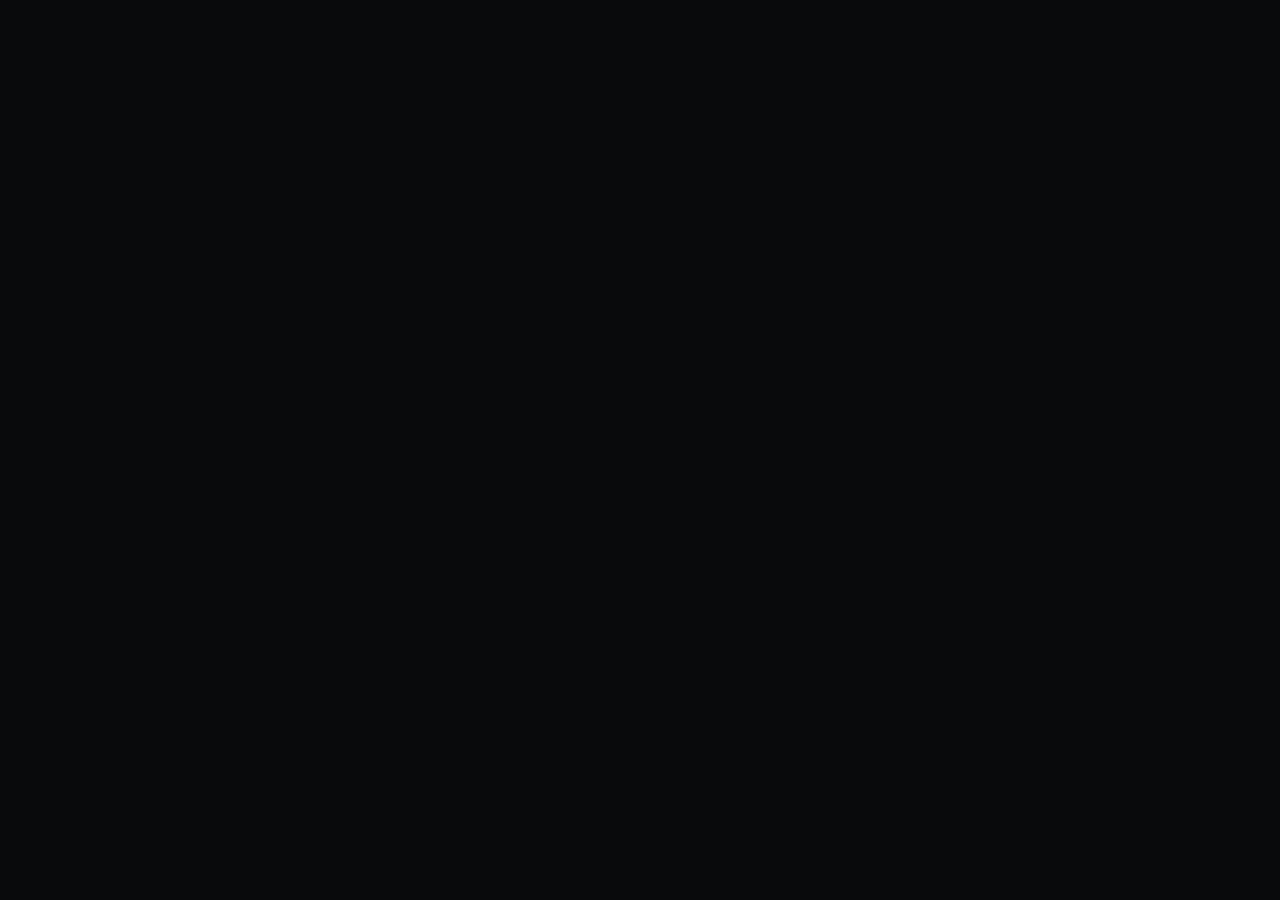
==== commit ece837ec: "redesign: replace dashboard template with matter desk workspace" ====
--- a/index.html
+++ b/index.html
@@ -3,9 +3,9 @@
 <head>
   <meta charset="utf-8">
   <meta name="viewport" content="width=device-width,initial-scale=1,viewport-fit=cover">
-  <meta name="theme-color" content="#0d1117">
-  <meta name="description" content="BRILL CASE public product demo">
-  <title>BRILL CASE — Product Demo</title>
+  <meta name="theme-color" content="#0a0b0d">
+  <meta name="description" content="BRILL CASE — public product demo">
+  <title>BRILL CASE — Matter Desk</title>
   <link rel="stylesheet" href="./styles.css">
 </head>
 <body>
--- a/styles.css
+++ b/styles.css
@@ -1,153 +1,131 @@
 :root{
-  --bg:#f4f5f7;
-  --surface:#ffffff;
-  --surface-2:#f8f9fa;
-  --sidebar:#0d1117;
-  --sidebar-2:#151a21;
-  --text:#16181d;
-  --muted:#6e7580;
-  --muted-2:#9298a1;
-  --line:#e1e4e8;
-  --line-2:#d5d9df;
-  --accent:#7a2230;
-  --accent-soft:#f7edef;
-  --green:#287a52;
-  --amber:#9a681f;
-  --red:#a83243;
-  --blue:#2f5f9e;
-  --shadow:0 10px 35px rgba(15,23,42,.06);
-  --sidebar-w:232px;
+  --bg:#090a0c;
+  --rail:#07080a;
+  --pane:#0e1013;
+  --pane2:#12151a;
+  --pane3:#171a20;
+  --line:#242830;
+  --line2:#303640;
+  --text:#f1eee8;
+  --soft:#cbc6bd;
+  --muted:#7d848e;
+  --muted2:#555c65;
+  --wine:#85293a;
+  --wine2:#b14c5f;
+  --wine-soft:#1c1115;
+  --gold:#a78f62;
+  --green:#4d8d69;
+  --amber:#a87935;
 }
 *{box-sizing:border-box}
-html,body{margin:0;min-height:100%;font-family:Inter,ui-sans-serif,system-ui,-apple-system,BlinkMacSystemFont,"Segoe UI",sans-serif;background:var(--bg);color:var(--text);-webkit-font-smoothing:antialiased}
-button,input,select{font:inherit}
-button,a{touch-action:manipulation}
+html,body,#app{margin:0;min-height:100%;height:100%;background:var(--bg);color:var(--text);font-family:Inter,ui-sans-serif,system-ui,-apple-system,BlinkMacSystemFont,"Segoe UI",sans-serif;-webkit-font-smoothing:antialiased}
+button,input{font:inherit}
+button{cursor:pointer}
 a{text-decoration:none;color:inherit}
-.demo-strip{height:24px;background:var(--accent);color:#fff;display:flex;align-items:center;justify-content:center;font-size:7px;font-weight:800;letter-spacing:.15em}
-.shell{min-height:calc(100vh - 24px);display:grid;grid-template-columns:var(--sidebar-w) minmax(0,1fr)}
-.sidebar{background:var(--sidebar);color:#fff;display:flex;flex-direction:column;border-right:1px solid #20252d}
-.brand{height:68px;display:flex;align-items:center;gap:11px;padding:0 17px;border-bottom:1px solid #232831}
-.brand-mark{width:32px;height:32px;background:#fff;color:#111820;display:grid;place-items:center;font-size:11px;font-weight:900;letter-spacing:.04em}
-.brand-copy strong{display:block;font-size:12px;letter-spacing:.07em}
-.brand-copy span{display:block;font-size:6px;color:#68717d;letter-spacing:.12em;margin-top:3px}
-.workspace-meta{padding:16px 17px 13px}
-.workspace-meta small{display:block;font-size:6px;letter-spacing:.12em;color:#626b77}
-.workspace-meta strong{display:block;font-size:9px;margin-top:5px}
-.workspace-meta span{display:block;font-size:7px;color:#646d78;margin-top:3px}
-.nav{padding:4px 9px 12px;display:grid;gap:2px}
-.nav-label{padding:12px 8px 5px;color:#515965;font-size:6px;font-weight:800;letter-spacing:.12em}
-.nav button{height:38px;border:0;background:transparent;color:#8c949f;display:flex;align-items:center;gap:9px;padding:0 9px;text-align:left;font-size:9px;cursor:pointer;border-left:2px solid transparent}
-.nav button:hover{background:#141922;color:#fff}
-.nav button.active{background:#171c24;color:#fff;border-left-color:#aa5362}
-.nav-icon{width:20px;color:#626b76;font-size:8px;font-weight:700}
-.nav button.active .nav-icon{color:#cf7b89}
-.nav-count{margin-left:auto;font-size:7px;color:#6f7883}
-.sidebar-foot{margin-top:auto;padding:14px 16px 16px;border-top:1px solid #232831}
-.security-state{display:flex;align-items:center;gap:8px;color:#78818d;font-size:7px}
-.security-state i{width:6px;height:6px;border-radius:50%;background:#448d67}
-.user-card{margin-top:12px;display:flex;align-items:center;gap:8px}
-.user-avatar{width:30px;height:30px;background:#202630;color:#fff;display:grid;place-items:center;font-size:7px;font-weight:800}
-.user-card strong{display:block;font-size:8px}.user-card span{display:block;color:#686f79;font-size:6px;margin-top:2px}
-.main{min-width:0}
-.topbar{height:58px;background:rgba(255,255,255,.96);backdrop-filter:blur(12px);border-bottom:1px solid var(--line);display:flex;align-items:center;justify-content:space-between;padding:0 22px;position:sticky;top:0;z-index:20}
-.crumbs{font-size:8px;color:#69717b}
-.crumbs span{color:#adb2b8;padding:0 5px}
-.top-actions{display:flex;align-items:center;gap:7px}
-.search{height:30px;width:180px;border:1px solid var(--line-2);background:#fff;color:#7d848d;padding:0 9px;font-size:7px;text-align:left}
-.icon-btn{height:30px;min-width:30px;border:1px solid var(--line-2);background:#fff;color:#555d67;font-size:7px;padding:0 8px}
-.avatar{width:30px;height:30px;background:#11161c;color:#fff;display:grid;place-items:center;font-size:7px;font-weight:800}
-.content{padding:24px 26px 40px}
-.page-head{display:flex;align-items:flex-end;justify-content:space-between;gap:20px;margin-bottom:18px}
-.page-head h1{margin:0;font-size:25px;letter-spacing:-.025em}
-.page-head p{margin:5px 0 0;color:var(--muted);font-size:9px}
-.page-actions{display:flex;gap:7px}
-.btn{height:34px;border:1px solid var(--line-2);background:#fff;color:#343a42;padding:0 11px;font-size:8px;font-weight:700;cursor:pointer}
-.btn.primary{background:#15191f;border-color:#15191f;color:#fff}
-.btn.accent{background:var(--accent);border-color:var(--accent);color:#fff}
-.summary{display:grid;grid-template-columns:repeat(4,1fr);background:var(--surface);border:1px solid var(--line);margin-bottom:16px}
-.summary>div{padding:16px 18px;border-right:1px solid var(--line)}
-.summary>div:last-child{border-right:0}
-.summary span{display:block;color:var(--muted-2);font-size:6px;text-transform:uppercase;letter-spacing:.09em}
-.summary strong{display:block;font-size:20px;margin-top:6px;letter-spacing:-.02em}
-.summary small{display:block;color:var(--muted);font-size:7px;margin-top:4px}
-.summary small.good{color:var(--green)}.summary small.warn{color:var(--amber)}.summary small.bad{color:var(--red)}
-.grid-2{display:grid;grid-template-columns:minmax(0,1.25fr) minmax(300px,.75fr);gap:14px}
-.grid-3{display:grid;grid-template-columns:repeat(3,minmax(0,1fr));gap:14px}
-.panel{background:var(--surface);border:1px solid var(--line);min-width:0}
-.panel-head{height:52px;padding:0 15px;border-bottom:1px solid var(--line);display:flex;align-items:center;justify-content:space-between;gap:12px}
-.panel-head h2{font-size:11px;margin:0}
-.panel-head span,.panel-head a{font-size:7px;color:var(--muted)}
-.panel-body{padding:14px 15px}
-.table-wrap{overflow:auto}
-table{width:100%;border-collapse:collapse;min-width:700px}
-th{height:34px;text-align:left;border-bottom:1px solid var(--line);padding:0 12px;color:#8b929b;font-size:6px;font-weight:800;text-transform:uppercase;letter-spacing:.08em;background:#fafbfc}
-td{padding:11px 12px;border-bottom:1px solid #eceef1;font-size:8px;color:#3e454e}
-tr:last-child td{border-bottom:0}
-tbody tr:hover td{background:#fafbfc}
-.entity strong{display:block;font-size:8px}.entity span{display:block;font-size:6px;color:#9298a0;margin-top:3px}
-.case-id{font-family:ui-monospace,SFMono-Regular,Consolas,monospace;color:#5e6670}
-.pill{display:inline-flex;align-items:center;height:20px;padding:0 7px;border:1px solid #d8dde2;font-size:6px;font-weight:800;letter-spacing:.04em;text-transform:uppercase;color:#68707a;background:#fff}
-.pill.red{color:#9a2f3f;border-color:#dfc2c7;background:#fbf4f5}
-.pill.green{color:#2d704e;border-color:#bcd7c7;background:#f3f9f5}
-.pill.amber{color:#8a5d1d;border-color:#e2cfb0;background:#fbf7ef}
-.pill.blue{color:#315d95;border-color:#c8d5e5;background:#f4f7fb}
-.timeline{display:grid}
-.timeline-row{display:grid;grid-template-columns:56px 10px 1fr;gap:8px;padding:11px 0}
-.timeline-row time{font-size:6px;color:#969ca4}
-.timeline-row i{width:6px;height:6px;border-radius:50%;background:#7a8490;margin-top:2px;position:relative}
-.timeline-row i:after{content:"";position:absolute;left:2.5px;top:8px;width:1px;height:41px;background:#e1e4e8}
-.timeline-row:last-child i:after{display:none}
-.timeline-row strong{display:block;font-size:8px}.timeline-row p{margin:3px 0 0;color:#757d86;font-size:7px;line-height:1.4}
-.deadline-list{display:grid}
-.deadline-item{display:grid;grid-template-columns:42px 1fr auto;gap:9px;align-items:center;padding:11px 0;border-bottom:1px solid #eceef1}
-.deadline-item:last-child{border-bottom:0}
-.deadline-date{width:36px;text-align:center;border-right:1px solid var(--line)}
-.deadline-date b{display:block;font-size:12px}.deadline-date span{display:block;font-size:5px;color:#989ea6}
-.deadline-item strong{display:block;font-size:8px}.deadline-item small{display:block;font-size:6px;color:#91979f;margin-top:3px}
-.deadline-item>span{font-size:6px;color:#7d848d}
-.alert{border-left:3px solid var(--accent);background:var(--accent-soft);padding:12px 13px;margin-bottom:12px}
-.alert strong{display:block;font-size:8px}.alert p{margin:4px 0 0;color:#7b6267;font-size:7px;line-height:1.45}
-.section-gap{margin-top:14px}
-.filters{display:flex;gap:7px;align-items:center;margin-bottom:12px;flex-wrap:wrap}
-.filters input,.filters select{height:32px;border:1px solid var(--line-2);background:#fff;padding:0 9px;font-size:7px;color:#4f5760}
-.filters input{min-width:220px}
-.spacer{flex:1}
-.client-grid{display:grid;grid-template-columns:repeat(3,minmax(0,1fr));gap:12px}
-.client-card{background:#fff;border:1px solid var(--line);padding:15px}
-.client-card-top{display:flex;justify-content:space-between;gap:12px}
-.client-card h3{font-size:10px;margin:0}.client-card p{font-size:7px;color:#79818a;margin:5px 0 0}
-.client-meta{display:grid;grid-template-columns:1fr 1fr;gap:8px;margin-top:14px;padding-top:12px;border-top:1px solid var(--line)}
-.client-meta span{display:block;font-size:5px;color:#959ba3;text-transform:uppercase}.client-meta strong{display:block;font-size:7px;margin-top:3px}
-.calendar{display:grid;grid-template-columns:64px repeat(5,minmax(130px,1fr));border:1px solid var(--line);background:#fff;overflow:auto}
-.cal-cell{min-height:82px;border-right:1px solid var(--line);border-bottom:1px solid var(--line);padding:7px}
-.cal-head{min-height:38px;background:#fafbfc;color:#717983;font-size:7px;font-weight:800}.cal-time{background:#fbfbfc;color:#8c939b;font-size:6px}
-.event{font-size:6px;line-height:1.35;padding:6px;border-left:2px solid var(--blue);background:#f4f7fb;color:#3d4a59}
-.event.red{border-left-color:var(--accent);background:#fbf2f4}.event.green{border-left-color:var(--green);background:#f2f8f5}
-.file-list{display:grid}
-.file-row{display:grid;grid-template-columns:34px minmax(0,1fr) 95px 90px 64px;gap:10px;align-items:center;padding:11px 0;border-bottom:1px solid #eceef1}
-.file-row:last-child{border-bottom:0}
-.file-type{width:30px;height:30px;border:1px solid #d9dde2;display:grid;place-items:center;font-size:6px;font-weight:800;color:#637080}
-.file-type.pdf{color:#963549;border-color:#dcc3c9}.file-row strong{display:block;font-size:8px}.file-row small{display:block;font-size:6px;color:#9198a0;margin-top:3px}
-.hash{font-family:ui-monospace,SFMono-Regular,Consolas,monospace;font-size:6px;color:#7b838c;white-space:nowrap;overflow:hidden;text-overflow:ellipsis}
-.money-grid{display:grid;grid-template-columns:repeat(4,1fr);background:#fff;border:1px solid var(--line)}
-.money-grid>div{padding:16px;border-right:1px solid var(--line)}.money-grid>div:last-child{border-right:0}
-.money-grid span{display:block;font-size:6px;color:#9198a0;text-transform:uppercase}.money-grid strong{display:block;font-size:18px;margin-top:6px}
-.evidence-head{display:flex;justify-content:space-between;gap:20px;align-items:center;background:#fff;border:1px solid var(--line);padding:17px 18px;margin-bottom:12px}
-.evidence-head h2{margin:0;font-size:13px}.evidence-head p{margin:4px 0 0;color:#79818a;font-size:7px}
-.integrity{display:flex;align-items:center;gap:8px}.integrity strong{font-size:18px;color:var(--green)}.integrity span{font-size:6px;color:#7e858e}
-.audit-list{display:grid}
-.audit-row{display:grid;grid-template-columns:110px 150px 1fr 120px;gap:12px;padding:10px 0;border-bottom:1px solid #eceef1;font-size:7px}
-.audit-row:last-child{border-bottom:0}.audit-row time,.audit-row span{color:#868d96}
-.settings-grid{display:grid;grid-template-columns:230px 1fr;gap:14px}
-.settings-menu{background:#fff;border:1px solid var(--line);padding:8px}
-.settings-menu button{width:100%;height:36px;border:0;background:transparent;text-align:left;padding:0 9px;font-size:8px;color:#68707a}
-.settings-menu button.active{background:#f1f3f5;color:#111;font-weight:700}
-.setting-row{display:flex;justify-content:space-between;gap:20px;padding:13px 0;border-bottom:1px solid #eceef1}
-.setting-row:last-child{border-bottom:0}.setting-row strong{font-size:8px}.setting-row p{margin:3px 0 0;font-size:7px;color:#838a93}
-.toggle{width:34px;height:18px;border-radius:999px;background:#d9dde2;position:relative}.toggle:after{content:"";width:14px;height:14px;border-radius:50%;background:#fff;position:absolute;top:2px;left:2px;box-shadow:0 1px 2px rgba(0,0,0,.15)}.toggle.on{background:#305e48}.toggle.on:after{left:18px}
-.mobile-menu{display:none}
-@media(max-width:1100px){.summary{grid-template-columns:1fr 1fr}.summary>div:nth-child(2){border-right:0}.summary>div:nth-child(-n+2){border-bottom:1px solid var(--line)}.grid-2{grid-template-columns:1fr}.client-grid{grid-template-columns:1fr 1fr}.settings-grid{grid-template-columns:1fr}}
-@media(max-width:820px){
-  .shell{grid-template-columns:1fr}.sidebar{position:fixed;z-index:50;left:-245px;top:24px;width:232px;height:calc(100vh - 24px);transition:.2s}.sidebar.open{left:0}.mobile-menu{display:inline-flex}.topbar{padding:0 12px}.search{width:34px;font-size:0}.content{padding:16px 12px 32px}.page-head{display:block}.page-actions{margin-top:12px}.client-grid{grid-template-columns:1fr}.grid-3{grid-template-columns:1fr}.money-grid{grid-template-columns:1fr 1fr}.money-grid>div:nth-child(2){border-right:0}.money-grid>div:nth-child(-n+2){border-bottom:1px solid var(--line)}
-}
-@media(max-width:540px){.summary{grid-template-columns:1fr}.summary>div{border-right:0!important;border-bottom:1px solid var(--line)}.summary>div:last-child{border-bottom:0}.top-actions .icon-btn:nth-of-type(2){display:none}.file-row{grid-template-columns:34px 1fr}.file-row>:nth-child(n+3){display:none}.money-grid{grid-template-columns:1fr}.money-grid>div{border-right:0;border-bottom:1px solid var(--line)}.money-grid>div:last-child{border-bottom:0}.audit-row{grid-template-columns:90px 1fr}.audit-row>:nth-child(n+3){display:none}}
+.workspace{height:100vh;display:grid;grid-template-columns:56px 286px minmax(0,1fr) 302px;background:var(--bg);overflow:hidden}
+.rail{background:var(--rail);border-right:1px solid #1c1f24;display:flex;flex-direction:column;align-items:center;padding:10px 0}
+.logo{width:34px;height:34px;border:1px solid #4b4335;color:#c4aa76;display:grid;place-items:center;font-size:10px;font-weight:900;letter-spacing:.04em;margin-bottom:20px}
+.rail-nav{display:grid;gap:6px}
+.rail-btn{width:36px;height:36px;border:1px solid transparent;background:transparent;color:#606872;font-size:9px;font-weight:800}
+.rail-btn:hover{color:#c9c5bd;background:#111419}
+.rail-btn.active{color:#fff;background:#15191e;border-color:#2b3037;box-shadow:inset 2px 0 var(--wine2)}
+.rail-spacer{flex:1}
+.rail-avatar{width:30px;height:30px;background:#1a1e24;border:1px solid #2d333b;color:#cfc9c0;display:grid;place-items:center;font-size:7px;font-weight:800}
+.matters{background:var(--pane);border-right:1px solid var(--line);display:flex;flex-direction:column;min-width:0}
+.matters-head{height:58px;padding:0 15px;border-bottom:1px solid var(--line);display:flex;align-items:center;justify-content:space-between}
+.matters-head strong{font-size:11px;letter-spacing:.02em}
+.matters-head button{width:28px;height:28px;border:1px solid var(--line2);background:#12151a;color:#aeb3ba}
+.matter-search{padding:10px;border-bottom:1px solid var(--line)}
+.matter-search input{width:100%;height:32px;border:1px solid #292f37;background:#0a0c0f;color:#cfd3d8;padding:0 9px;font-size:8px;outline:none}
+.matter-search input:focus{border-color:#4a515d}
+.matter-list{overflow:auto}
+.matter-item{width:100%;border:0;border-bottom:1px solid #1d2127;background:transparent;color:inherit;text-align:left;padding:13px 13px 12px;display:block}
+.matter-item:hover{background:#111419}
+.matter-item.active{background:#15191e;box-shadow:inset 3px 0 var(--wine2)}
+.matter-line{display:flex;align-items:center;justify-content:space-between;gap:12px}
+.matter-no{font-family:ui-monospace,SFMono-Regular,Consolas,monospace;font-size:7px;color:#8e959e}
+.risk-dot{width:6px;height:6px;border-radius:50%;background:#5d646d}
+.risk-dot.high{background:#b64f62}.risk-dot.medium{background:#ad813e}.risk-dot.low{background:#547e67}
+.matter-item h3{font-size:9px;margin:6px 0 4px;font-weight:650;color:#e1ddd6;white-space:nowrap;overflow:hidden;text-overflow:ellipsis}
+.matter-item p{font-size:7px;color:#737b84;margin:0;white-space:nowrap;overflow:hidden;text-overflow:ellipsis}
+.matter-foot{display:flex;justify-content:space-between;gap:8px;margin-top:9px;font-size:6px;color:#5f6670}
+.matter-foot span:last-child{color:#8e7b58}
+.case{background:#0c0e11;min-width:0;display:flex;flex-direction:column}
+.globalbar{height:58px;border-bottom:1px solid var(--line);display:flex;align-items:center;gap:10px;padding:0 16px;background:#0d1013}
+.global-search{flex:1;max-width:520px;height:31px;border:1px solid #2a3038;background:#090b0e;color:#8e959e;padding:0 10px;font-size:8px;text-align:left}
+.global-spacer{flex:1}
+.demo-tag{height:23px;display:inline-flex;align-items:center;padding:0 7px;border:1px solid #4a3f2f;color:#b9a06e;font-size:6px;font-weight:800;letter-spacing:.08em}
+.top-icon{height:29px;min-width:29px;border:1px solid #2a3038;background:#111419;color:#8f969f;font-size:7px}
+.case-head{padding:22px 24px 15px;border-bottom:1px solid var(--line)}
+.case-kicker{font-size:6px;color:#9e4758;font-weight:800;letter-spacing:.13em;text-transform:uppercase}
+.case-title-row{display:flex;align-items:flex-start;justify-content:space-between;gap:20px}
+.case-head h1{font-size:24px;letter-spacing:-.03em;margin:6px 0 8px;font-weight:650}
+.case-meta{display:flex;gap:12px;flex-wrap:wrap;color:#737b84;font-size:7px}
+.status{display:inline-flex;align-items:center;height:18px;padding:0 6px;border:1px solid #365646;color:#74a98a;font-size:6px;font-weight:800;text-transform:uppercase}
+.case-actions{display:flex;gap:6px}
+.case-actions button{height:31px;border:1px solid #303640;background:#111419;color:#b9bec5;font-size:7px;font-weight:700;padding:0 10px}
+.case-actions .primary{background:#ece8df;border-color:#ece8df;color:#101216}
+.tabs{height:38px;border-bottom:1px solid var(--line);display:flex;align-items:end;padding:0 24px;gap:22px;overflow:auto}
+.tab{height:38px;border:0;border-bottom:2px solid transparent;background:transparent;color:#737b84;font-size:7px;padding:0}
+.tab.active{color:#eeeae3;border-bottom-color:var(--wine2)}
+.case-body{overflow:auto;padding:18px 24px 32px}
+.section{border-top:1px solid var(--line)}
+.section-head{height:44px;display:flex;align-items:center;justify-content:space-between}
+.section-head h2{font-size:9px;margin:0;color:#d8d4cd}
+.section-head span,.section-head button{font-size:6px;color:#6f7780}
+.section-head button{border:0;background:transparent}
+.fact-grid{display:grid;grid-template-columns:repeat(3,1fr);border:1px solid var(--line);border-bottom:0}
+.fact{padding:12px 13px;border-right:1px solid var(--line);border-bottom:1px solid var(--line)}
+.fact:nth-child(3n){border-right:0}
+.fact span{display:block;font-size:5px;color:#606872;text-transform:uppercase;letter-spacing:.08em}
+.fact strong{display:block;font-size:8px;color:#cbc7c0;margin-top:5px}
+.deadline-banner{display:grid;grid-template-columns:1fr auto;gap:18px;align-items:center;padding:13px 14px;border:1px solid #4a2b32;border-left:3px solid var(--wine2);background:#161013;margin-bottom:16px}
+.deadline-banner small{display:block;font-size:5px;color:#a66572;letter-spacing:.1em}
+.deadline-banner strong{display:block;font-size:10px;margin-top:4px;color:#eadcdf}
+.deadline-banner span{display:block;font-size:6px;color:#856f74;margin-top:3px}
+.deadline-count{text-align:right;padding-left:16px;border-left:1px solid #4a2b32}
+.deadline-count b{display:block;font-size:19px;color:#d17a89}.deadline-count span{font-size:5px;color:#7e676c}
+.activity-list,.document-list{border:1px solid var(--line)}
+.activity-row{display:grid;grid-template-columns:72px 11px 1fr auto;gap:8px;padding:11px 12px;border-bottom:1px solid #20252b;align-items:start}
+.activity-row:last-child{border-bottom:0}
+.activity-row time{font-size:6px;color:#686f78}
+.activity-dot{width:5px;height:5px;border-radius:50%;background:var(--gold);margin-top:2px}
+.activity-row strong{display:block;font-size:8px;color:#d4d0c9}
+.activity-row p{font-size:6px;color:#747b84;margin:3px 0 0}
+.activity-row em{font-size:5px;font-style:normal;color:#656d76}
+.doc-row{display:grid;grid-template-columns:31px minmax(0,1fr) 115px 78px 50px;gap:10px;align-items:center;padding:10px 12px;border-bottom:1px solid #20252b}
+.doc-row:last-child{border-bottom:0}
+.doc-type{width:27px;height:27px;border:1px solid #3a414b;display:grid;place-items:center;font-size:5px;font-weight:800;color:#9299a2}
+.doc-type.pdf{border-color:#5a333b;color:#ca7685}
+.doc-row strong{display:block;font-size:8px;color:#d3cfc8}.doc-row small{display:block;font-size:6px;color:#6e7680;margin-top:3px}
+.hash{font-family:ui-monospace,SFMono-Regular,Consolas,monospace;font-size:6px;color:#68717b;white-space:nowrap;overflow:hidden;text-overflow:ellipsis}
+.badge{display:inline-flex;align-items:center;height:18px;padding:0 6px;border:1px solid #343a43;font-size:5px;font-weight:800;color:#838b95;text-transform:uppercase}
+.badge.hold{border-color:#5b323a;color:#d67988;background:#171013}.badge.ok{border-color:#355141;color:#78aa8c;background:#101713}
+.money-line{display:grid;grid-template-columns:repeat(4,1fr);border:1px solid var(--line)}
+.money-line>div{padding:13px;border-right:1px solid var(--line)}
+.money-line>div:last-child{border-right:0}
+.money-line span{display:block;font-size:5px;color:#626a73;text-transform:uppercase}.money-line strong{display:block;font-size:15px;margin-top:5px;color:#ddd9d2}
+.rightbar{background:var(--pane);border-left:1px solid var(--line);overflow:auto}
+.right-block{border-bottom:1px solid var(--line);padding:14px}
+.right-block>header{display:flex;align-items:center;justify-content:space-between;margin-bottom:11px}
+.right-block h3{font-size:8px;margin:0;color:#cbc7c0}
+.right-block header span{font-size:5px;color:#626a73}
+.next-row{display:grid;grid-template-columns:33px 1fr;gap:8px;padding:9px 0;border-bottom:1px solid #1f2329}
+.next-row:last-child{border-bottom:0}
+.next-date{text-align:center;border-right:1px solid #2a2f36}
+.next-date b{display:block;font-size:10px;color:#d2cec7}.next-date span{display:block;font-size:5px;color:#656c75}
+.next-row strong{display:block;font-size:7px;color:#c9c5be}.next-row small{display:block;font-size:5px;color:#6f7780;margin-top:3px}
+.person{display:flex;gap:8px;align-items:center;padding:8px 0;border-bottom:1px solid #1f2329}
+.person:last-child{border-bottom:0}
+.person-avatar{width:27px;height:27px;border:1px solid #333a43;color:#9aa1aa;display:grid;place-items:center;font-size:6px;font-weight:800}
+.person strong{display:block;font-size:7px;color:#ccc8c1}.person small{display:block;font-size:5px;color:#68707a;margin-top:2px}
+.integrity-score{display:flex;align-items:flex-end;gap:7px;margin:4px 0 11px}
+.integrity-score strong{font-size:23px;color:#72a589}.integrity-score span{font-size:5px;color:#68707a;padding-bottom:3px}
+.kv{display:flex;justify-content:space-between;gap:12px;padding:7px 0;border-top:1px solid #1f2329;font-size:6px}
+.kv span{color:#68707a}.kv b{color:#b9b5ae}
+.right-action{width:100%;height:30px;margin-top:10px;border:1px solid #343a43;background:#15191e;color:#c9c5be;font-size:6px;font-weight:800}
+.empty-note{padding:35px 20px;text-align:center;color:#666d76;font-size:7px}
+.mobile-matters{display:none}
+@media(max-width:1180px){.workspace{grid-template-columns:56px 250px minmax(0,1fr)}.rightbar{display:none}}
+@media(max-width:860px){.workspace{grid-template-columns:50px minmax(0,1fr)}.matters{display:none}.case-head{padding-left:16px;padding-right:16px}.tabs{padding:0 16px}.case-body{padding:14px 16px 28px}.globalbar{padding:0 10px}.mobile-matters{display:inline-flex}.fact-grid{grid-template-columns:1fr 1fr}.fact:nth-child(3n){border-right:1px solid var(--line)}.fact:nth-child(2n){border-right:0}.doc-row{grid-template-columns:31px 1fr}.doc-row>:nth-child(n+3){display:none}}
+@media(max-width:560px){.workspace{grid-template-columns:1fr}.rail{display:none}.global-search{max-width:none}.case-title-row{display:block}.case-actions{margin-top:14px}.fact-grid{grid-template-columns:1fr}.fact{border-right:0!important}.money-line{grid-template-columns:1fr 1fr}.money-line>div:nth-child(2){border-right:0}.money-line>div:nth-child(-n+2){border-bottom:1px solid var(--line)}.activity-row{grid-template-columns:52px 8px 1fr}.activity-row em{display:none}}
